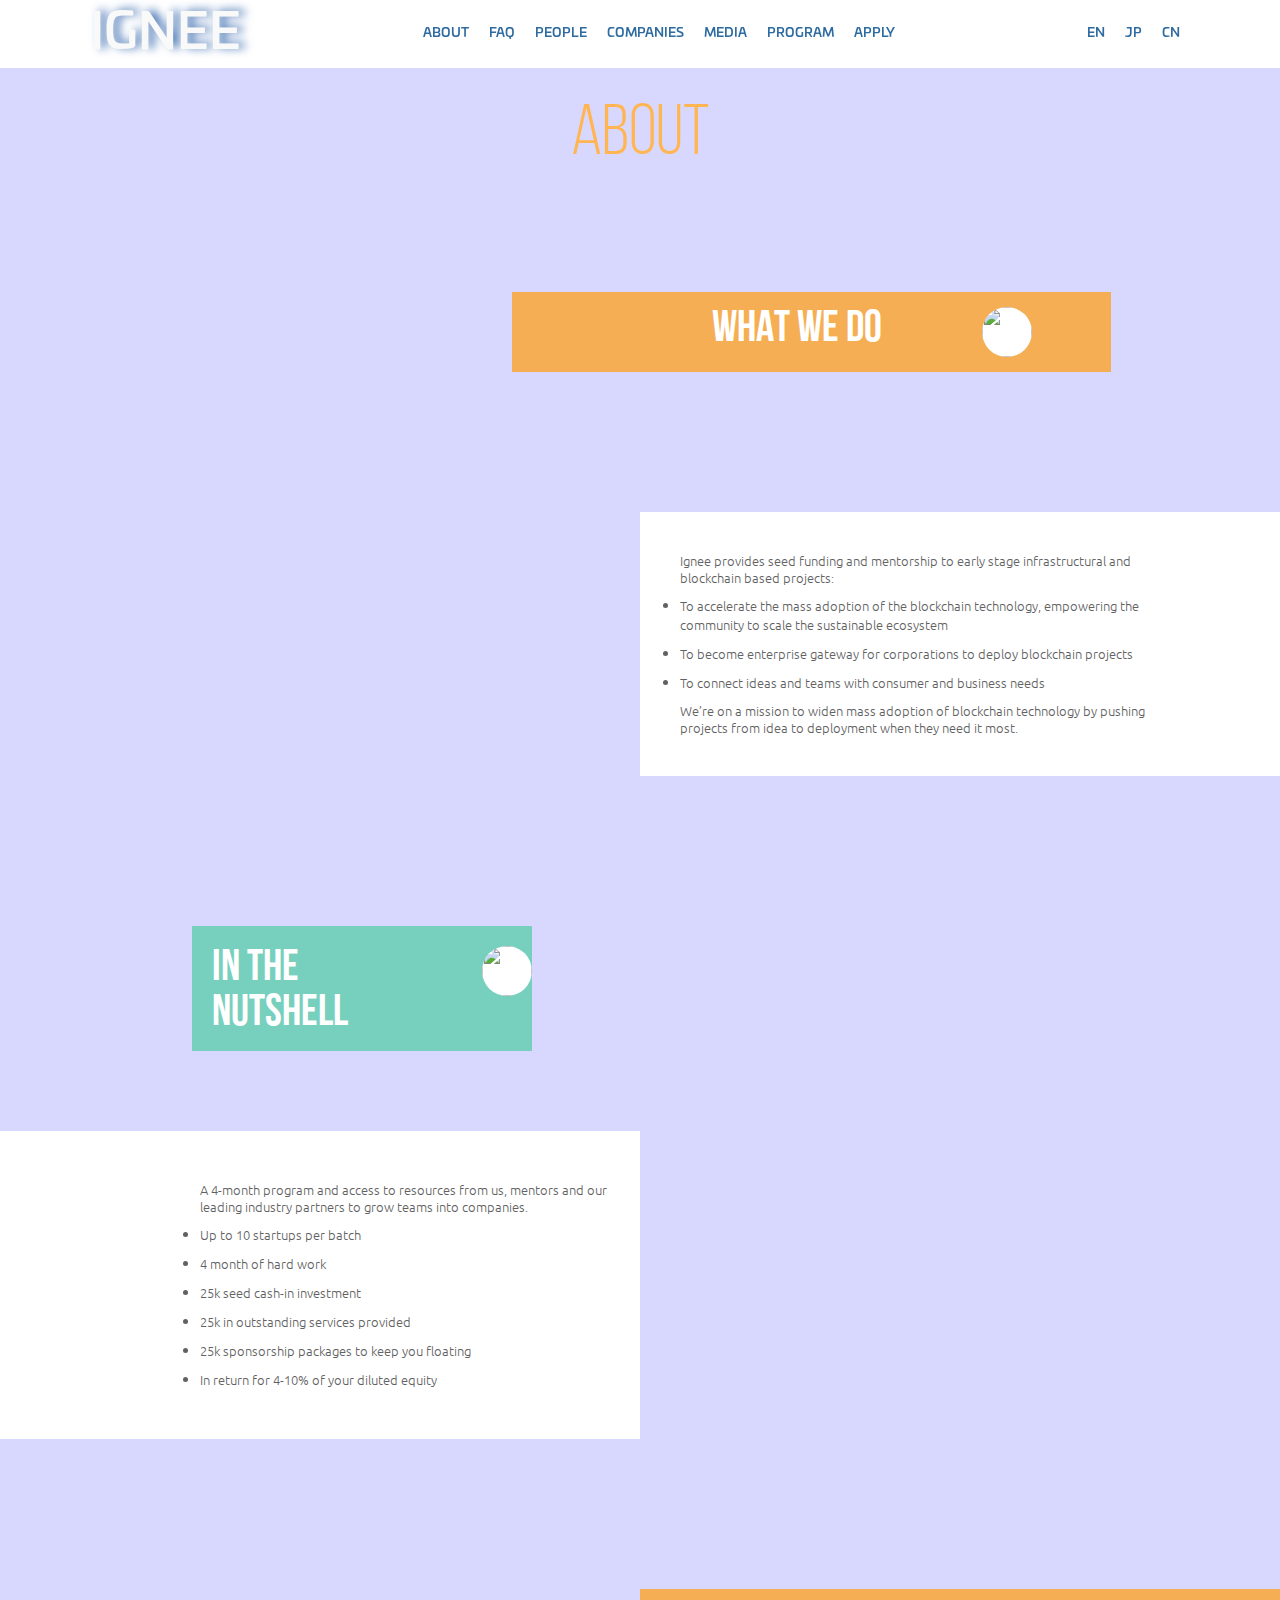
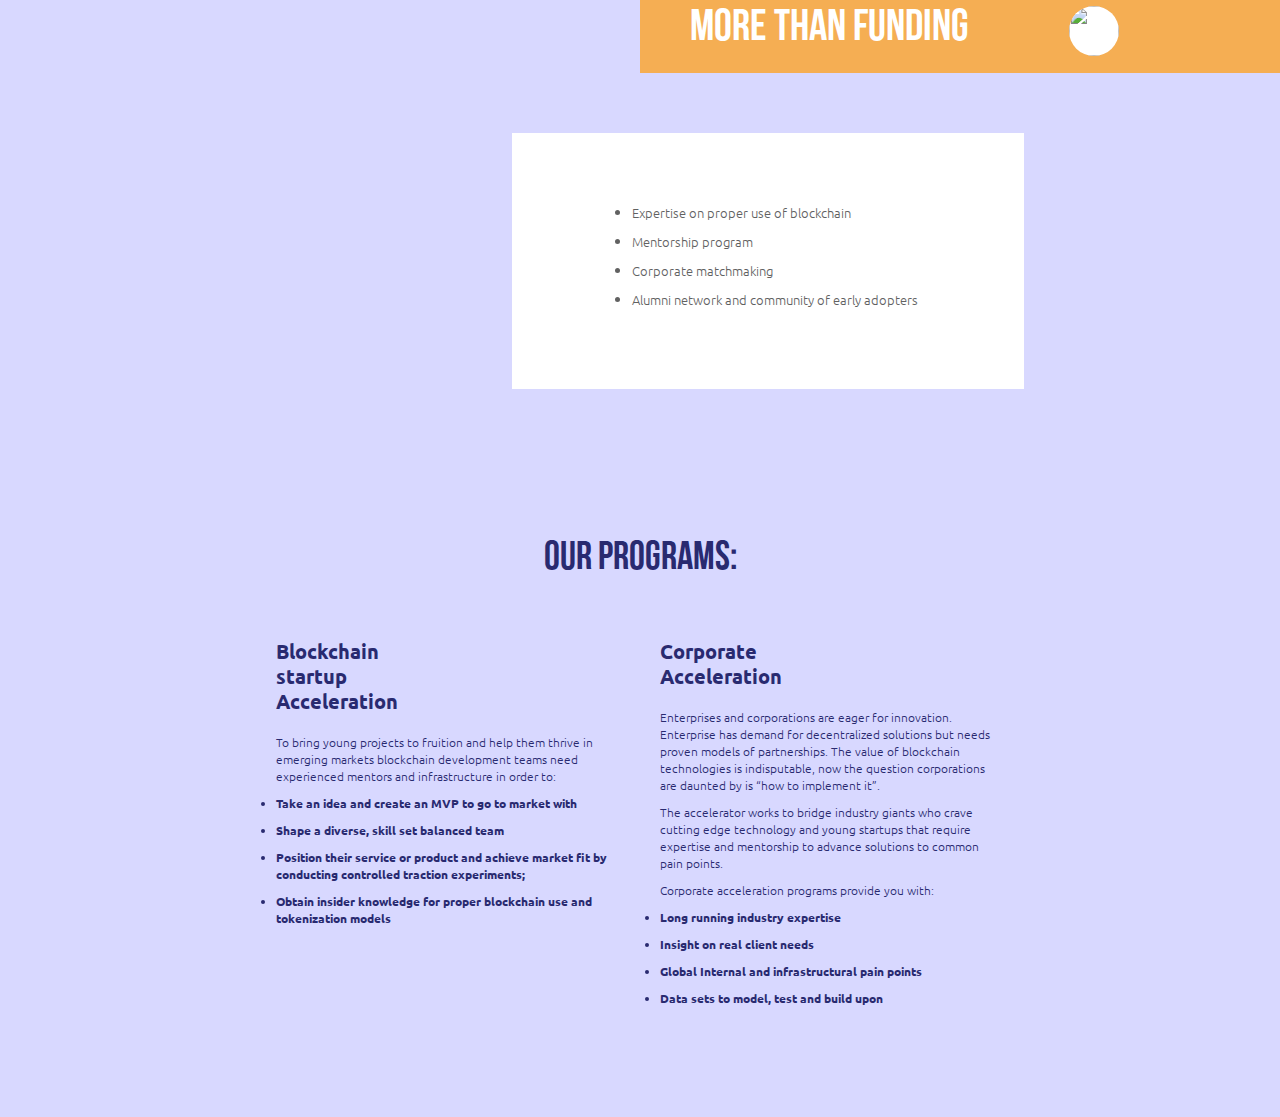
==== index.html @ 100b8e37 "Initial commit" ====
<!DOCTYPE html>
<html lang="en">
<head>
    <meta charset="UTF-8">
    <title>Ignee</title>
    <link rel="stylesheet" href="src/css/style.css">
    <link rel="stylesheet" href="src/css/fonts.css">
    <script type="text/javascript" defer src="src/js/script.js"></script>
</head>
<body>
<header id="header">
    <div id="header_logo">IGNEE</div>
    <div class="header_menu">
        <a href="#" class="header_menu-item">ABOUT</a>
        <a href="#" class="header_menu-item">FAQ</a>
        <a href="#" class="header_menu-item">PEOPLE</a>
        <a href="#" class="header_menu-item">COMPANIES</a>
        <a href="#" class="header_menu-item">MEDIA</a>
        <a href="#" class="header_menu-item">PROGRAM</a>
        <a href="#" class="header_menu-item">APPLY</a>
    </div>
    <div class="header_menu">
        <a href="#" class="header_menu-item">EN</a>
        <a href="#" class="header_menu-item">JP</a>
        <a href="#" class="header_menu-item">CN</a>
    </div>
</header>
<main id="main">
    <section id="about">
        <h2>ABOUT</h2>
        <div class="about_item">
            <div class="about_item-heading">
                <p>WHAT WE DO</p>
                <img src="" alt="">
            </div>
            <div class="about_item-container">
                <p>Ignee provides seed funding and mentorship to early stage infrastructural and
                    blockchain based projects:</p>
                <ul>
                    <li>To accelerate the mass adoption of the blockchain technology, empowering the community to scale the sustainable ecosystem</li>
                    <li>To become enterprise gateway for corporations to deploy blockchain projects</li>
                    <li>To connect ideas and teams with consumer and business needs</li>
                </ul>
                <p>We’re on a mission to widen mass adoption of blockchain technology by
                    pushing projects from idea to deployment when they need it most.</p>
            </div>
        </div>
        <div class="about_item">
            <div class="about_item-heading">
                <p>IN THE NUTSHELL</p>
                <img src="" alt="">
            </div>
            <div class="about_item-container">
                <p>A 4-month program and access to resources from us, mentors
                    and our leading industry partners to grow teams into companies.</p>
                <ul>
                    <li>Up to 10 startups per batch</li>
                    <li>4 month of hard work</li>
                    <li>25k seed cash-in investment</li>
                    <li>25k in outstanding services provided</li>
                    <li>25k sponsorship packages to keep you floating</li>
                    <li>In return for 4-10% of your diluted equity</li>
                </ul>
            </div>
        </div>
        <div class="about_item">
            <div class="about_item-heading">
                <p>MORE THAN FUNDING</p>
                <img src="" alt="">
            </div>
            <div class="about_item-container">
                <ul>
                    <li>Expertise on proper use of blockchain</li>
                    <li>Mentorship program</li>
                    <li>Corporate matchmaking</li>
                    <li>Alumni network and community of early adopters</li>
                </ul>
            </div>
        </div>
        <h3>OUR PROGRAMS:</h3>
        <div class="about_program">
            <div class="about_program-div">
                <h4>Blockchain startup Acceleration</h4>
                <p>To bring young projects to fruition and help them thrive in emerging markets
                    blockchain development teams need experienced mentors and infrastructure in
                    order to:</p>
                <ul>
                    <li>Take an idea and create an MVP to go to market with</li>
                    <li>Shape a diverse, skill set balanced team</li>
                    <li>Position their service or product and achieve market fit by conducting controlled traction experiments;</li>
                    <li>Obtain insider knowledge for proper blockchain use and tokenization models</li>
                </ul>
            </div>
            <div class="about_program-div">
                <h4>Corporate Acceleration</h4>
                <p>Enterprises and corporations are eager for innovation. Enterprise has demand for
                    decentralized solutions but needs proven models of partnerships. The value of
                    blockchain technologies is indisputable, now the question corporations are
                    daunted by is “how to implement it”. </p>
                <p>The accelerator works to bridge industry giants who crave cutting edge
                    technology and young startups that require expertise and mentorship to advance
                    solutions to common pain points. </p>
                <p>Corporate acceleration programs provide you with:</p>
                <ul>
                    <li>Long running industry expertise </li>
                    <li>Insight on real client needs</li>
                    <li>Global Internal and infrastructural pain points </li>
                    <li>Data sets to model, test and build upon</li>
                </ul>
            </div>
        </div>
    </section>
</main>
</body>
</html>
---- src/css/style.css ----
* {
    margin: 0;
    padding: 0;
}

body {
    background: rgba(202, 202, 255, 0.74);
}

#header {
    display: flex;
    flex-direction: row;
    justify-content: space-around;
    align-items: center;
    position: fixed;
    top: 0;
    left: 0;
    right: 0;
    height: fit-content;
    padding: 4px;
    background: white;
}

#header_logo {
    font-family: UniviaPro-Medium, sans-serif;
    font-size: 50px;
    color: #f9f9f9;
    text-shadow: 6px -1px 10px #4674b4;
}

.header_menu {
    display: flex;
    flex-direction: row;
    justify-content: space-between;
    align-items: center;
    font-family: "UniviaPro-Medium", sans-serif;
    font-size: 13px;
    color: #2e6ba1;
}

.header_menu-item {
    margin: 10px;
    color: inherit;
    text-decoration: none;
}

#main {
    margin-top: 100px;
}

#about h2 {
    text-align: center;
    font-size: 72px;
    color: #ffb652;
    font-family: "BebasNeue Book", sans-serif;
    font-weight: 200;
}

.about_item {
    margin: 120px 0 150px;
}

.about_item-heading {
    font-family: "BebasNeue Bold", sans-serif;
    font-size: 45px;
    color: white;
    background: rgba(255, 159, 23, 0.74);
    height: fit-content;
    display: flex;
    justify-content: flex-start;
}

.about_item-heading p {
    display: inline-block;
}

.about_item-heading img {
    background: white;
    width: 50px;
    height: 50px;
    border-radius: 50%;
    margin-left: 100px;
}

#about .about_item:nth-child(2) .about_item-heading {
    width: 30%;
    padding: 15px 15px 15px 200px;
    margin-left: 40%;
}

#about .about_item:nth-child(3) .about_item-heading {
    width: 25%;
    padding: 20px 0px 15px 20px;
    margin-left: 15%;
    background: rgba(79, 204, 164, 0.71);
}
#about .about_item:nth-child(3) .about_item-heading img {
    margin-left: 14%;
}

#about .about_item:nth-child(4) .about_item-heading {
    padding: 17px 0 17px 50px;
    margin-left: 50%;
}

.about_item-container {
    font-family: "Ubuntu-Light", sans-serif;
    font-size: 13px;
    background: white;
    font-weight: 400;
    color: #616161;
}

.about_item-container p {
    margin: 10px 0;
    line-height: 17px;
}

.about_item-container li {
    margin: 10px 0;
}

#about .about_item:nth-child(2) .about_item-container {
    padding: 30px 120px 30px 40px;
    margin: 140px 0 100px 50%;
}

#about .about_item:nth-child(3) .about_item-container {
    padding: 40px 20px 40px 200px;
    margin: 80px 50% 100px 0;
}

#about .about_item:nth-child(4) .about_item-container {
    padding: 60px 100px 70px 120px;
    margin: 60px 20% 100px 40%;
}

#about h3 {
    text-align: center;
    font-size: 40px;
    color: #292a70;
    font-family: "BebasNeue Bold", sans-serif;
    margin-bottom: 40px;
}

#about h4 {
    font-size: 20px;
    color: #292a70;
    font-family: "Ubuntu-Bold", sans-serif;
    width: 30%;
    margin: 20px 0;
    line-height: 25px;
}

.about_program {
    display: flex;
    flex-direction: row;
    justify-content: space-around;
    margin: 0 20% 100px 20%;
}

.about_program-div {
    font-family: "Ubuntu-Light", sans-serif;
    color: #292a70;
    font-size: 12px;
    margin: 0 20px;
    width: 50%;
    line-height: 17px;
}

.about_program-div p {
    margin: 10px 0;
}

.about_program-div li {
    font-family: "Ubuntu-Bold", sans-serif;
    margin: 10px 0;
}
---- src/css/fonts.css ----
@font-face {
    src: url("../../resources/fonts/BebasNeue Bold.otf");
    font-family: "BebasNeue Bold"; }
@font-face {
    src: url("../../resources/fonts/BebasNeue Book.otf");
    font-family: "BebasNeue Book"; }
@font-face {
    src: url("../../resources/fonts/MyriadPro-Regular.otf");
    font-family: "MyriadPro-Regular"; }
@font-face {
    src: url("../../resources/fonts/Ubuntu-Bold.ttf");
    font-family: "Ubuntu-Bold"; }
@font-face {
    src: url("../../resources/fonts/Ubuntu-Light.ttf");
    font-family: "Ubuntu-Light"; }
@font-face {
    src: url("../../resources/fonts/Ubuntu-Medium.ttf");
    font-family: "Ubuntu-Medium"; }
@font-face {
    src: url("../../resources/fonts/Ubuntu-R.ttf");
    font-family: "Ubuntu-R"; }
@font-face {
    src: url("../../resources/fonts/UniviaPro-Medium.otf");
    font-family: "UniviaPro-Medium"; }
@font-face {
    src: url("../../resources/fonts/UniviaPro-Ultra.otf");
    font-family: "UniviaPro-Ultra"; }
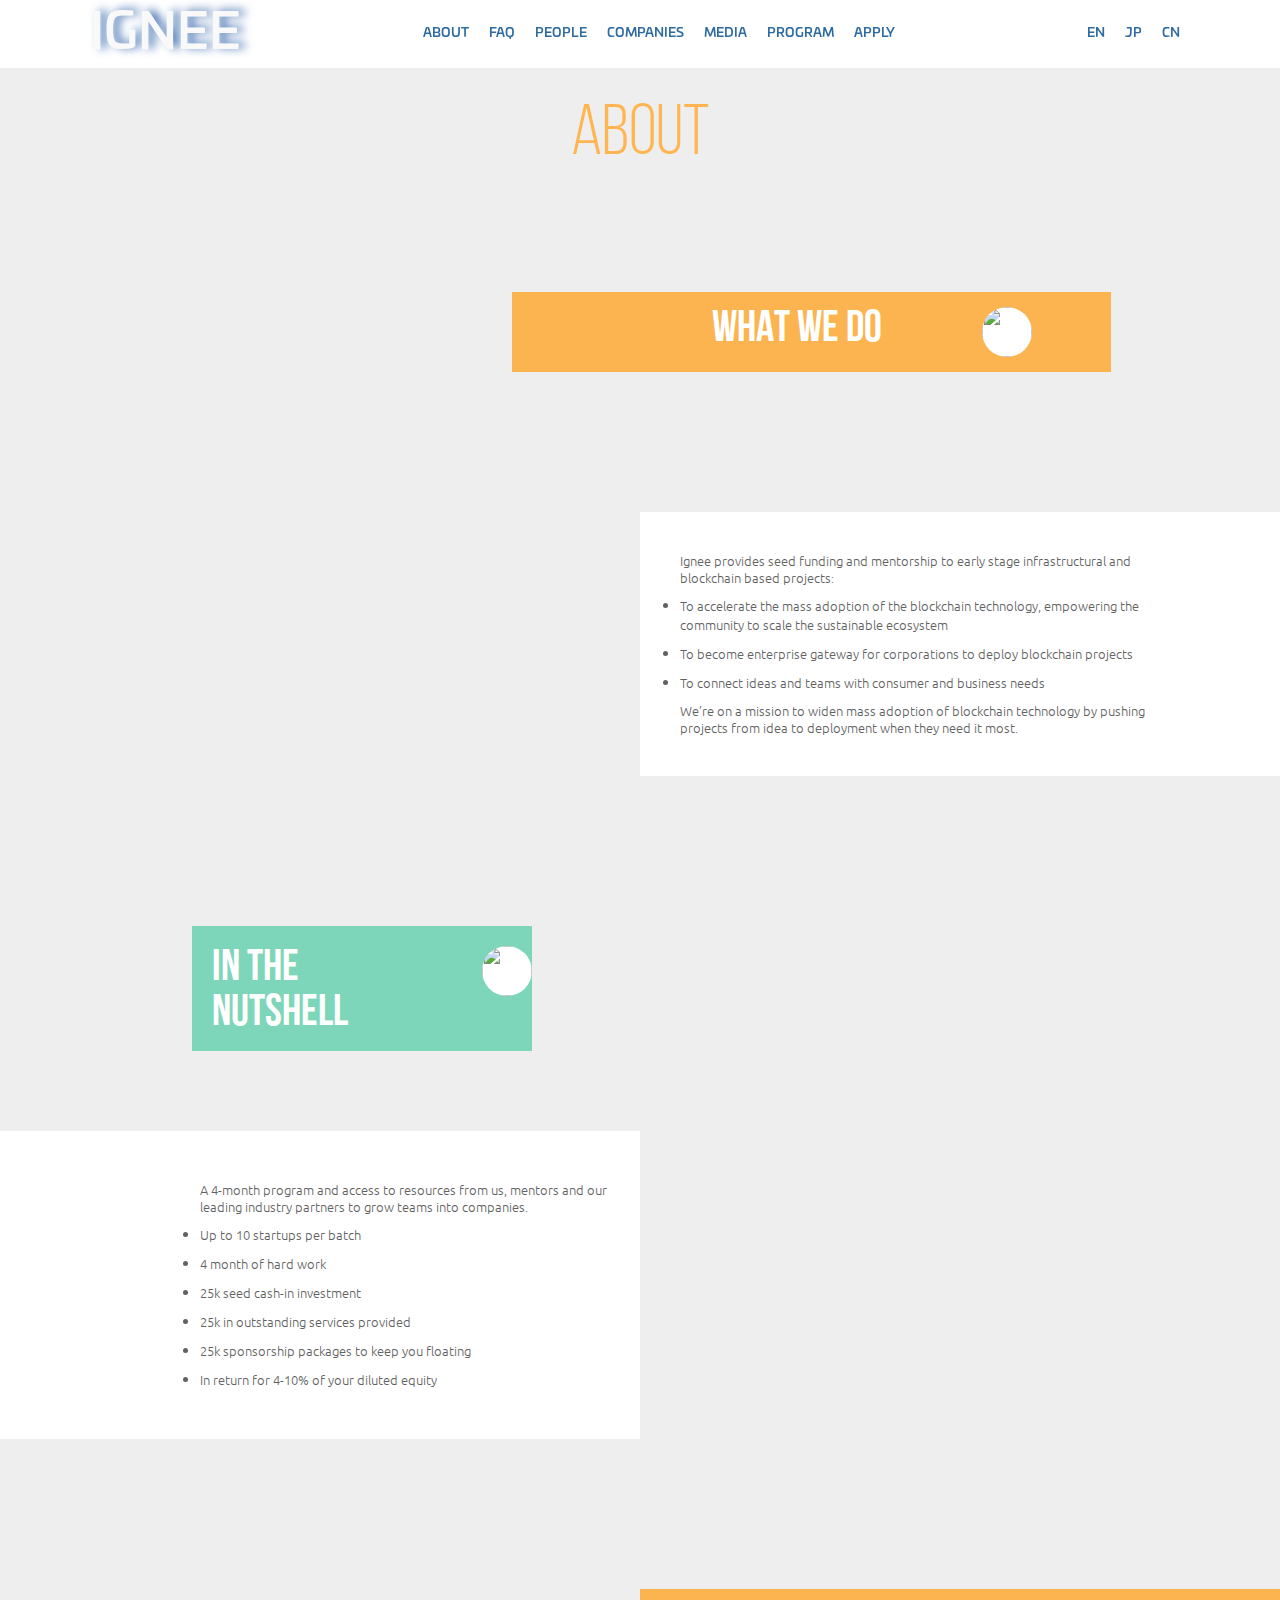
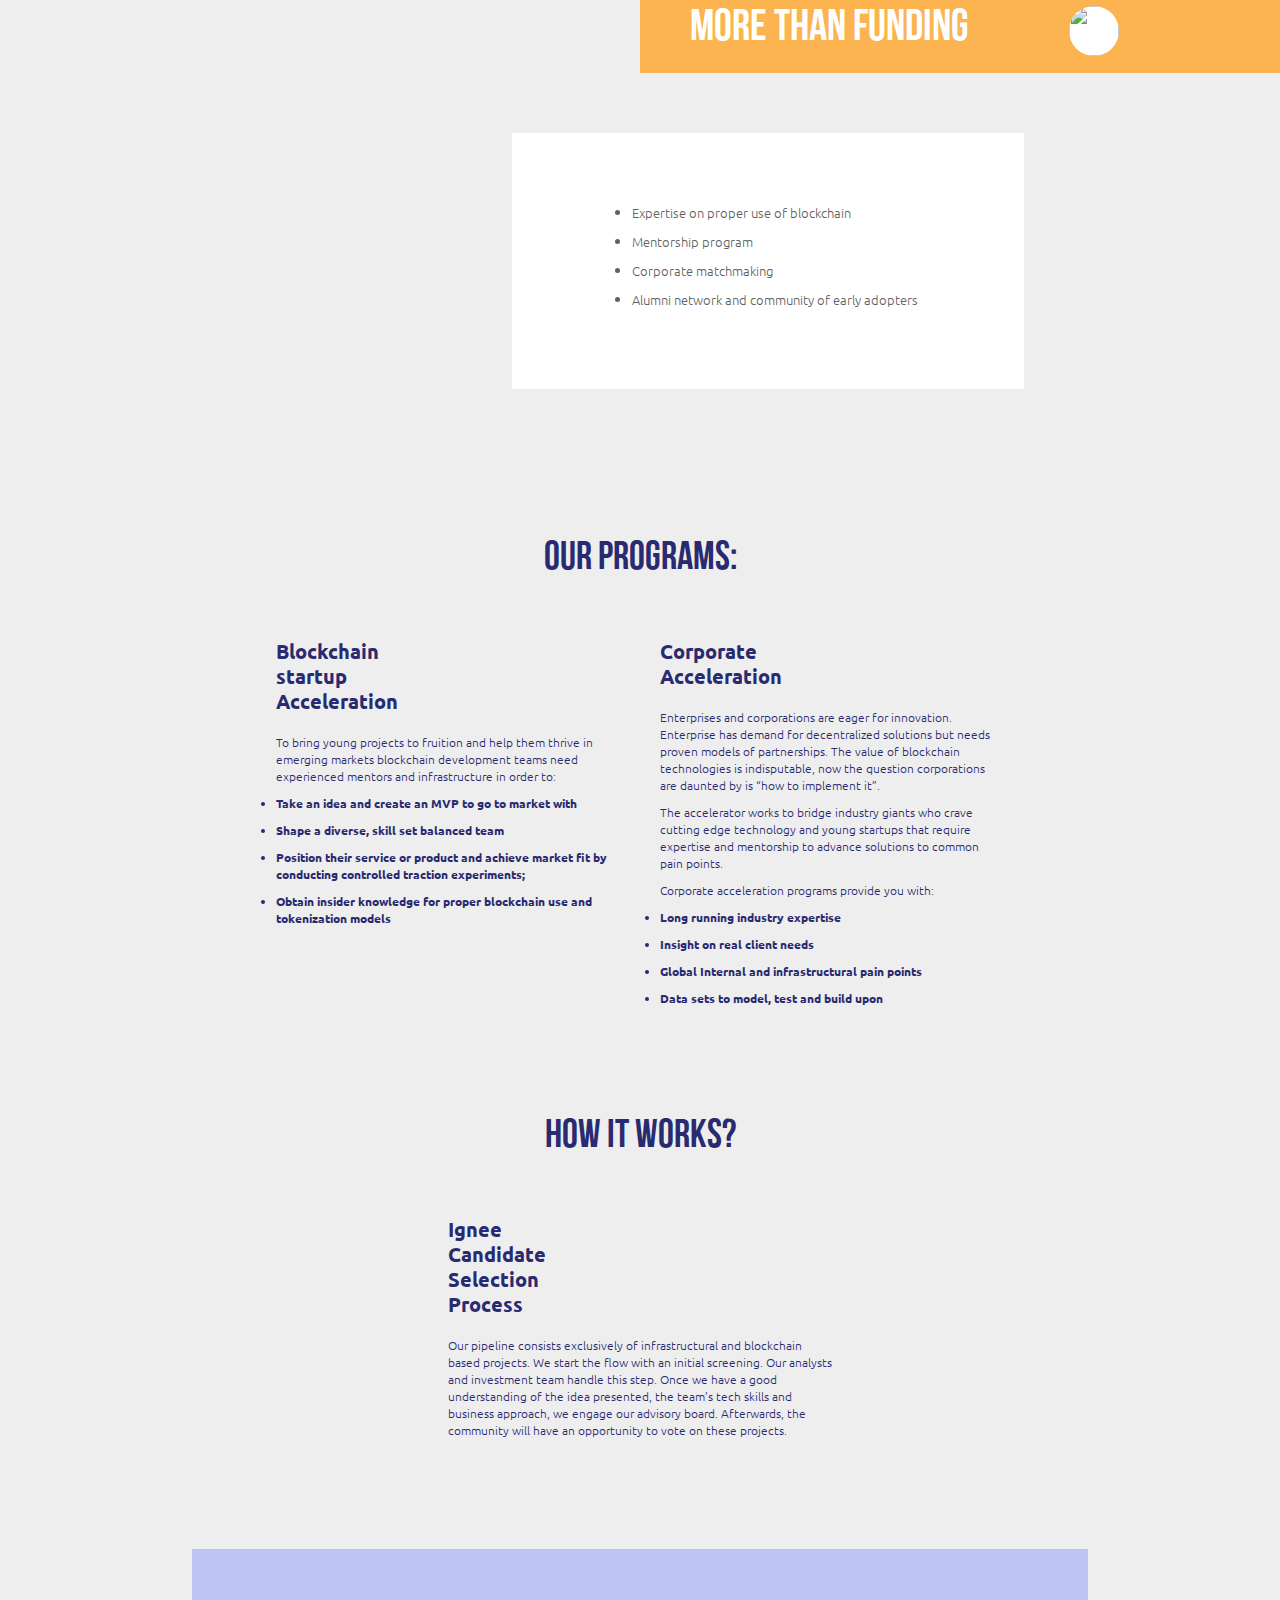
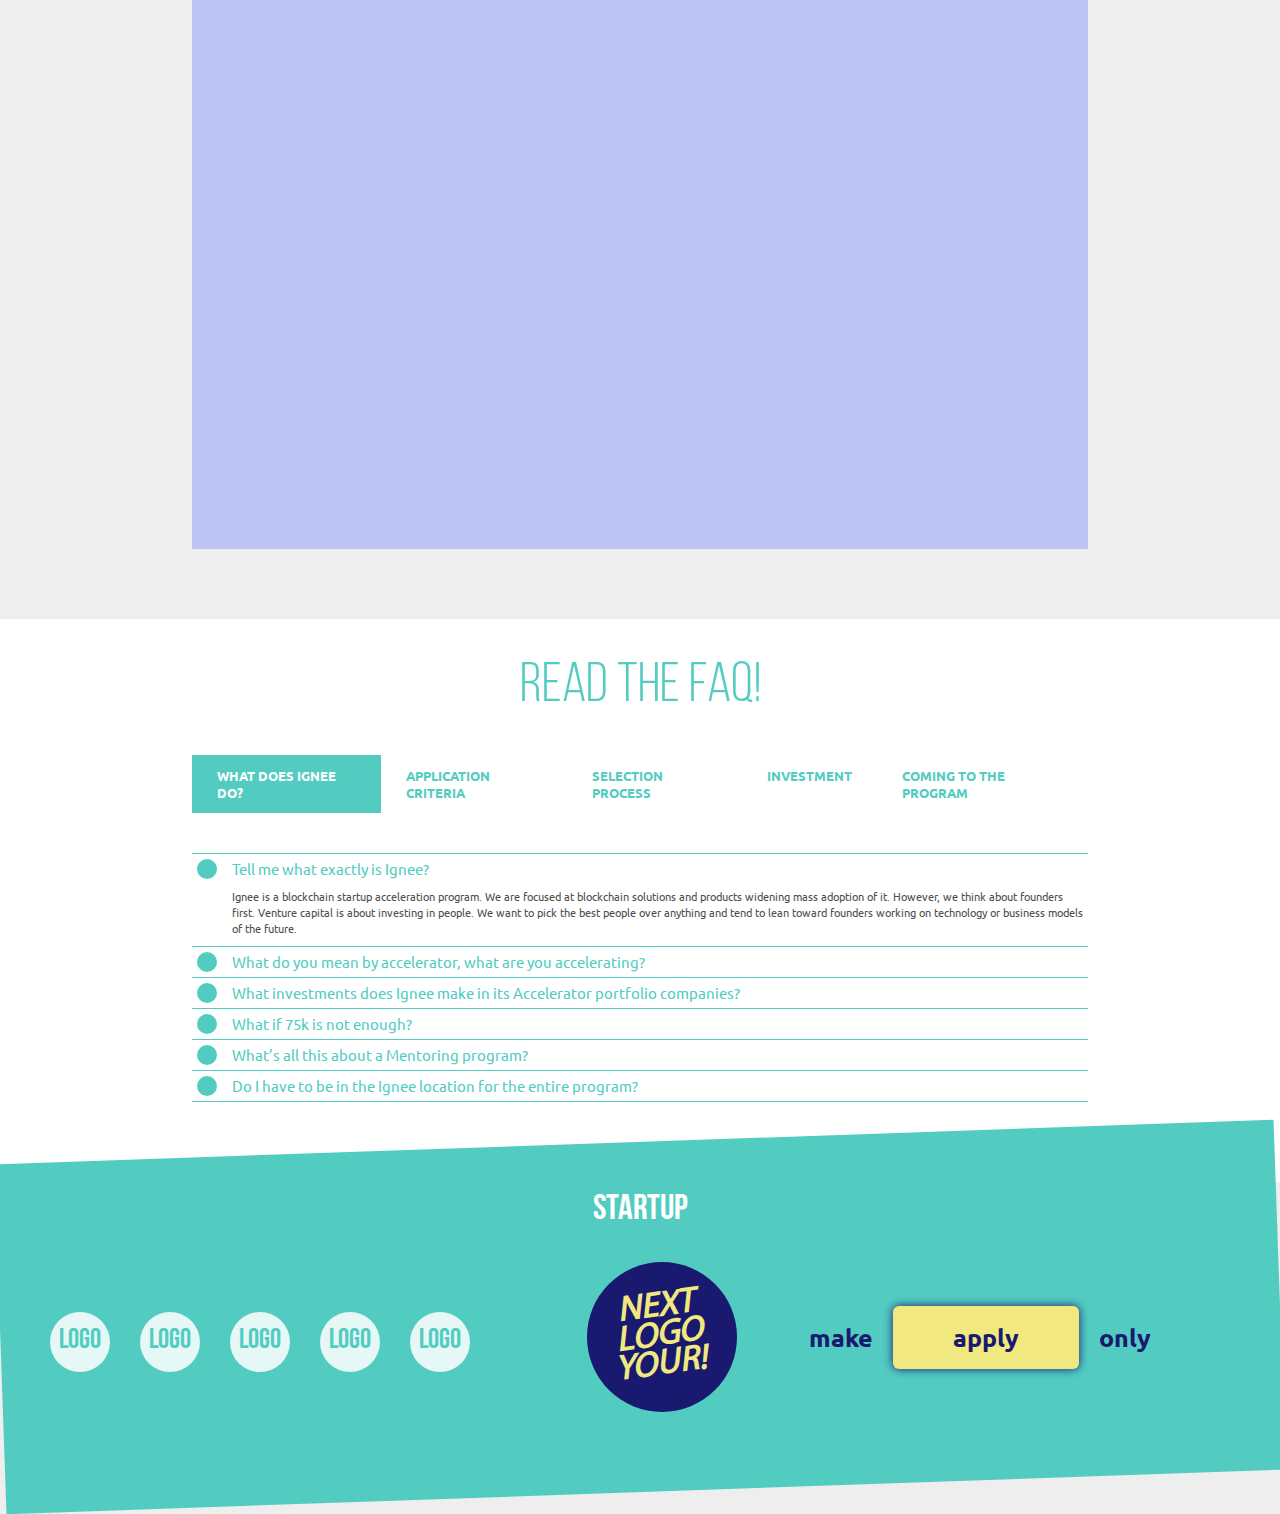
==== commit 9649fcd3: "Added faq section" ====
--- a/index.html
+++ b/index.html
@@ -109,6 +109,391 @@
                 </ul>
             </div>
         </div>
+        <h3>HOW IT WORKS?</h3>
+        <div class="about_program">
+            <div class="about_program-div">
+                <h4>Ignee Candidate Selection Process</h4>
+                <p>Our pipeline consists exclusively of infrastructural and blockchain based projects.
+                    We start the flow with an initial screening. Our analysts and investment team
+                    handle this step. Once we have a good understanding of the idea presented, the
+                    team’s tech skills and business approach, we engage our advisory board.
+                    Afterwards, the community will have an opportunity to vote on these projects.</p>
+            </div>
+        </div>
+        <div class="about_workflow">
+            <span></span>
+        </div>
+    </section>
+    <section id="faq">
+        <h2>READ THE FAQ!</h2>
+        <div class="faq_container">
+            <div class="faq_menu">
+                <div class="faq_menu-item">WHAT DOES IGNEE DO?</div>
+                <div class="faq_menu-item">APPLICATION CRITERIA</div>
+                <div class="faq_menu-item">SELECTION PROCESS</div>
+                <div class="faq_menu-item">INVESTMENT</div>
+                <div class="faq_menu-item">COMING TO THE PROGRAM</div>
+            </div>
+            <div class="faq_content">
+                <div class="faq_content-item">
+                    <div class="faq_content_logo">
+                        <img class="faq_content-logo-image" src="" alt="">
+                    </div>
+                    <div class="faq_content-text">
+                        <h4>Tell me what exactly is Ignee?</h4>
+                        <p>Ignee is a blockchain startup acceleration program. We are focused at blockchain solutions and products widening mass adoption of it. However, we think about founders
+                            first. Venture capital is about investing in people. We want to pick the best people over anything and tend to lean toward founders working on technology or business
+                            models of the future.</p>
+                    </div>
+                </div>
+                <div class="faq_content-item">
+                    <div class="faq_content_logo">
+                        <img class="faq_content-logo-image" src="" alt="">
+                    </div>
+                    <div class="faq_content-text">
+                        <h4>What do you mean by accelerator, what are you accelerating?</h4>
+                        <p>Ignee is a blockchain startup acceleration program. We are focused at blockchain solutions and products widening mass adoption of it. However, we think about founders
+                            first. Venture capital is about investing in people. We want to pick the best people over anything and tend to lean toward founders working on technology or business
+                            models of the future.</p>
+                    </div>
+                </div>
+                <div class="faq_content-item">
+                    <div class="faq_content_logo">
+                        <img class="faq_content-logo-image" src="" alt="">
+                    </div>
+                    <div class="faq_content-text">
+                        <h4>What investments does Ignee make in its Accelerator portfolio companies?</h4>
+                        <p>Ignee is a blockchain startup acceleration program. We are focused at blockchain solutions and products widening mass adoption of it. However, we think about founders
+                            first. Venture capital is about investing in people. We want to pick the best people over anything and tend to lean toward founders working on technology or business
+                            models of the future.</p>
+                    </div>
+                </div>
+                <div class="faq_content-item">
+                    <div class="faq_content_logo">
+                        <img class="faq_content-logo-image" src="" alt="">
+                    </div>
+                    <div class="faq_content-text">
+                        <h4>What if 75k is not enough? </h4>
+                        <p>Ignee is a blockchain startup acceleration program. We are focused at blockchain solutions and products widening mass adoption of it. However, we think about founders
+                            first. Venture capital is about investing in people. We want to pick the best people over anything and tend to lean toward founders working on technology or business
+                            models of the future.</p>
+                    </div>
+                </div>
+                <div class="faq_content-item">
+                    <div class="faq_content_logo">
+                        <img class="faq_content-logo-image" src="" alt="">
+                    </div>
+                    <div class="faq_content-text">
+                        <h4>What’s all this about a Mentoring program?</h4>
+                        <p>Ignee is a blockchain startup acceleration program. We are focused at blockchain solutions and products widening mass adoption of it. However, we think about founders
+                            first. Venture capital is about investing in people. We want to pick the best people over anything and tend to lean toward founders working on technology or business
+                            models of the future.</p>
+                    </div>
+                </div>
+                <div class="faq_content-item">
+                    <div class="faq_content_logo">
+                        <img class="faq_content-logo-image" src="" alt="">
+                    </div>
+                    <div class="faq_content-text">
+                        <h4>Do I have to be in the Ignee location for the entire program?
+                        </h4>
+                        <p>Ignee is a blockchain startup acceleration program. We are focused at blockchain solutions and products widening mass adoption of it. However, we think about founders
+                            first. Venture capital is about investing in people. We want to pick the best people over anything and tend to lean toward founders working on technology or business
+                            models of the future.</p>
+                    </div>
+                </div>
+            </div>
+            <div class="faq_content">
+                <div class="faq_content-item">
+                    <div class="faq_content_logo">
+                        <img class="faq_content-logo-image" src="" alt="">
+                    </div>
+                    <div class="faq_content-text">
+                        <h4>What do you mean by accelerator, what are you accelerating?</h4>
+                        <p>Ignee is a blockchain startup acceleration program. We are focused at blockchain solutions and products widening mass adoption of it. However, we think about founders
+                            first. Venture capital is about investing in people. We want to pick the best people over anything and tend to lean toward founders working on technology or business
+                            models of the future.</p>
+                    </div>
+                </div>
+                <div class="faq_content-item">
+                    <div class="faq_content_logo">
+                        <img class="faq_content-logo-image" src="" alt="">
+                    </div>
+                    <div class="faq_content-text">
+                        <h4>Tell me what exactly is Ignee?</h4>
+                        <p>Ignee is a blockchain startup acceleration program. We are focused at blockchain solutions and products widening mass adoption of it. However, we think about founders
+                            first. Venture capital is about investing in people. We want to pick the best people over anything and tend to lean toward founders working on technology or business
+                            models of the future.</p>
+                    </div>
+                </div>
+                <div class="faq_content-item">
+                    <div class="faq_content_logo">
+                        <img class="faq_content-logo-image" src="" alt="">
+                    </div>
+                    <div class="faq_content-text">
+                        <h4>What if 75k is not enough? </h4>
+                        <p>Ignee is a blockchain startup acceleration program. We are focused at blockchain solutions and products widening mass adoption of it. However, we think about founders
+                            first. Venture capital is about investing in people. We want to pick the best people over anything and tend to lean toward founders working on technology or business
+                            models of the future.</p>
+                    </div>
+                </div>
+                <div class="faq_content-item">
+                    <div class="faq_content_logo">
+                        <img class="faq_content-logo-image" src="" alt="">
+                    </div>
+                    <div class="faq_content-text">
+                        <h4>What investments does Ignee make in its Accelerator portfolio companies?</h4>
+                        <p>Ignee is a blockchain startup acceleration program. We are focused at blockchain solutions and products widening mass adoption of it. However, we think about founders
+                            first. Venture capital is about investing in people. We want to pick the best people over anything and tend to lean toward founders working on technology or business
+                            models of the future.</p>
+                    </div>
+                </div>
+                <div class="faq_content-item">
+                    <div class="faq_content_logo">
+                        <img class="faq_content-logo-image" src="" alt="">
+                    </div>
+                    <div class="faq_content-text">
+                        <h4>What’s all this about a Mentoring program?</h4>
+                        <p>Ignee is a blockchain startup acceleration program. We are focused at blockchain solutions and products widening mass adoption of it. However, we think about founders
+                            first. Venture capital is about investing in people. We want to pick the best people over anything and tend to lean toward founders working on technology or business
+                            models of the future.</p>
+                    </div>
+                </div>
+                <div class="faq_content-item">
+                    <div class="faq_content_logo">
+                        <img class="faq_content-logo-image" src="" alt="">
+                    </div>
+                    <div class="faq_content-text">
+                        <h4>Do I have to be in the Ignee location for the entire program?
+                        </h4>
+                        <p>Ignee is a blockchain startup acceleration program. We are focused at blockchain solutions and products widening mass adoption of it. However, we think about founders
+                            first. Venture capital is about investing in people. We want to pick the best people over anything and tend to lean toward founders working on technology or business
+                            models of the future.</p>
+                    </div>
+                </div>
+            </div>
+            <div class="faq_content">
+                <div class="faq_content-item">
+                    <div class="faq_content_logo">
+                        <img class="faq_content-logo-image" src="" alt="">
+                    </div>
+                    <div class="faq_content-text">
+                        <h4>Tell me what exactly is Ignee?</h4>
+                        <p>Ignee is a blockchain startup acceleration program. We are focused at blockchain solutions and products widening mass adoption of it. However, we think about founders
+                            first. Venture capital is about investing in people. We want to pick the best people over anything and tend to lean toward founders working on technology or business
+                            models of the future.</p>
+                    </div>
+                </div>
+                <div class="faq_content-item">
+                    <div class="faq_content_logo">
+                        <img class="faq_content-logo-image" src="" alt="">
+                    </div>
+                    <div class="faq_content-text">
+                        <h4>What investments does Ignee make in its Accelerator portfolio companies?</h4>
+                        <p>Ignee is a blockchain startup acceleration program. We are focused at blockchain solutions and products widening mass adoption of it. However, we think about founders
+                            first. Venture capital is about investing in people. We want to pick the best people over anything and tend to lean toward founders working on technology or business
+                            models of the future.</p>
+                    </div>
+                </div>
+                <div class="faq_content-item">
+                    <div class="faq_content_logo">
+                        <img class="faq_content-logo-image" src="" alt="">
+                    </div>
+                    <div class="faq_content-text">
+                        <h4>What if 75k is not enough? </h4>
+                        <p>Ignee is a blockchain startup acceleration program. We are focused at blockchain solutions and products widening mass adoption of it. However, we think about founders
+                            first. Venture capital is about investing in people. We want to pick the best people over anything and tend to lean toward founders working on technology or business
+                            models of the future.</p>
+                    </div>
+                </div>
+                <div class="faq_content-item">
+                    <div class="faq_content_logo">
+                        <img class="faq_content-logo-image" src="" alt="">
+                    </div>
+                    <div class="faq_content-text">
+                        <h4>What do you mean by accelerator, what are you accelerating?</h4>
+                        <p>Ignee is a blockchain startup acceleration program. We are focused at blockchain solutions and products widening mass adoption of it. However, we think about founders
+                            first. Venture capital is about investing in people. We want to pick the best people over anything and tend to lean toward founders working on technology or business
+                            models of the future.</p>
+                    </div>
+                </div>
+                <div class="faq_content-item">
+                    <div class="faq_content_logo">
+                        <img class="faq_content-logo-image" src="" alt="">
+                    </div>
+                    <div class="faq_content-text">
+                        <h4>What’s all this about a Mentoring program?</h4>
+                        <p>Ignee is a blockchain startup acceleration program. We are focused at blockchain solutions and products widening mass adoption of it. However, we think about founders
+                            first. Venture capital is about investing in people. We want to pick the best people over anything and tend to lean toward founders working on technology or business
+                            models of the future.</p>
+                    </div>
+                </div>
+                <div class="faq_content-item">
+                    <div class="faq_content_logo">
+                        <img class="faq_content-logo-image" src="" alt="">
+                    </div>
+                    <div class="faq_content-text">
+                        <h4>Do I have to be in the Ignee location for the entire program?
+                        </h4>
+                        <p>Ignee is a blockchain startup acceleration program. We are focused at blockchain solutions and products widening mass adoption of it. However, we think about founders
+                            first. Venture capital is about investing in people. We want to pick the best people over anything and tend to lean toward founders working on technology or business
+                            models of the future.</p>
+                    </div>
+                </div>
+            </div>
+            <div class="faq_content">
+                <div class="faq_content-item">
+                    <div class="faq_content_logo">
+                        <img class="faq_content-logo-image" src="" alt="">
+                    </div>
+                    <div class="faq_content-text">
+                        <h4>Tell me what exactly is Ignee?</h4>
+                        <p>Ignee is a blockchain startup acceleration program. We are focused at blockchain solutions and products widening mass adoption of it. However, we think about founders
+                            first. Venture capital is about investing in people. We want to pick the best people over anything and tend to lean toward founders working on technology or business
+                            models of the future.</p>
+                    </div>
+                </div>
+                <div class="faq_content-item">
+                    <div class="faq_content_logo">
+                        <img class="faq_content-logo-image" src="" alt="">
+                    </div>
+                    <div class="faq_content-text">
+                        <h4>What investments does Ignee make in its Accelerator portfolio companies?</h4>
+                        <p>Ignee is a blockchain startup acceleration program. We are focused at blockchain solutions and products widening mass adoption of it. However, we think about founders
+                            first. Venture capital is about investing in people. We want to pick the best people over anything and tend to lean toward founders working on technology or business
+                            models of the future.</p>
+                    </div>
+                </div>
+                <div class="faq_content-item">
+                    <div class="faq_content_logo">
+                        <img class="faq_content-logo-image" src="" alt="">
+                    </div>
+                    <div class="faq_content-text">
+                        <h4>What if 75k is not enough? </h4>
+                        <p>Ignee is a blockchain startup acceleration program. We are focused at blockchain solutions and products widening mass adoption of it. However, we think about founders
+                            first. Venture capital is about investing in people. We want to pick the best people over anything and tend to lean toward founders working on technology or business
+                            models of the future.</p>
+                    </div>
+                </div>
+                <div class="faq_content-item">
+                    <div class="faq_content_logo">
+                        <img class="faq_content-logo-image" src="" alt="">
+                    </div>
+                    <div class="faq_content-text">
+                        <h4>What’s all this about a Mentoring program?</h4>
+                        <p>Ignee is a blockchain startup acceleration program. We are focused at blockchain solutions and products widening mass adoption of it. However, we think about founders
+                            first. Venture capital is about investing in people. We want to pick the best people over anything and tend to lean toward founders working on technology or business
+                            models of the future.</p>
+                    </div>
+                </div>
+                <div class="faq_content-item">
+                    <div class="faq_content_logo">
+                        <img class="faq_content-logo-image" src="" alt="">
+                    </div>
+                    <div class="faq_content-text">
+                        <h4>Do I have to be in the Ignee location for the entire program?
+                        </h4>
+                        <p>Ignee is a blockchain startup acceleration program. We are focused at blockchain solutions and products widening mass adoption of it. However, we think about founders
+                            first. Venture capital is about investing in people. We want to pick the best people over anything and tend to lean toward founders working on technology or business
+                            models of the future.</p>
+                    </div>
+                </div>
+                <div class="faq_content-item">
+                    <div class="faq_content_logo">
+                        <img class="faq_content-logo-image" src="" alt="">
+                    </div>
+                    <div class="faq_content-text">
+                        <h4>What do you mean by accelerator, what are you accelerating?</h4>
+                        <p>Ignee is a blockchain startup acceleration program. We are focused at blockchain solutions and products widening mass adoption of it. However, we think about founders
+                            first. Venture capital is about investing in people. We want to pick the best people over anything and tend to lean toward founders working on technology or business
+                            models of the future.</p>
+                    </div>
+                </div>
+            </div>
+            <div class="faq_content">
+                <div class="faq_content-item">
+                    <div class="faq_content_logo">
+                        <img class="faq_content-logo-image" src="" alt="">
+                    </div>
+                    <div class="faq_content-text">
+                        <h4>Tell me what exactly is Ignee?</h4>
+                        <p>Ignee is a blockchain startup acceleration program. We are focused at blockchain solutions and products widening mass adoption of it. However, we think about founders
+                            first. Venture capital is about investing in people. We want to pick the best people over anything and tend to lean toward founders working on technology or business
+                            models of the future.</p>
+                    </div>
+                </div>
+                <div class="faq_content-item">
+                    <div class="faq_content_logo">
+                        <img class="faq_content-logo-image" src="" alt="">
+                    </div>
+                    <div class="faq_content-text">
+                        <h4>What do you mean by accelerator, what are you accelerating?</h4>
+                        <p>Ignee is a blockchain startup acceleration program. We are focused at blockchain solutions and products widening mass adoption of it. However, we think about founders
+                            first. Venture capital is about investing in people. We want to pick the best people over anything and tend to lean toward founders working on technology or business
+                            models of the future.</p>
+                    </div>
+                </div>
+                <div class="faq_content-item">
+                    <div class="faq_content_logo">
+                        <img class="faq_content-logo-image" src="" alt="">
+                    </div>
+                    <div class="faq_content-text">
+                        <h4>What investments does Ignee make in its Accelerator portfolio companies?</h4>
+                        <p>Ignee is a blockchain startup acceleration program. We are focused at blockchain solutions and products widening mass adoption of it. However, we think about founders
+                            first. Venture capital is about investing in people. We want to pick the best people over anything and tend to lean toward founders working on technology or business
+                            models of the future.</p>
+                    </div>
+                </div>
+                <div class="faq_content-item">
+                    <div class="faq_content_logo">
+                        <img class="faq_content-logo-image" src="" alt="">
+                    </div>
+                    <div class="faq_content-text">
+                        <h4>What if 75k is not enough? </h4>
+                        <p>Ignee is a blockchain startup acceleration program. We are focused at blockchain solutions and products widening mass adoption of it. However, we think about founders
+                            first. Venture capital is about investing in people. We want to pick the best people over anything and tend to lean toward founders working on technology or business
+                            models of the future.</p>
+                    </div>
+                </div>
+                <div class="faq_content-item">
+                    <div class="faq_content_logo">
+                        <img class="faq_content-logo-image" src="" alt="">
+                    </div>
+                    <div class="faq_content-text">
+                        <h4>Do I have to be in the Ignee location for the entire program?
+                        </h4>
+                        <p>Ignee is a blockchain startup acceleration program. We are focused at blockchain solutions and products widening mass adoption of it. However, we think about founders
+                            first. Venture capital is about investing in people. We want to pick the best people over anything and tend to lean toward founders working on technology or business
+                            models of the future.</p>
+                    </div>
+                </div>
+            </div>
+        </div>
+        <div class="startup">
+            <div class="startup_background"></div>
+            <h3>STARTUP</h3>
+            <div class="startup_container">
+                <div class="startup_left">
+                    <div class="startup_logo"><p>LOGO</p></div>
+                    <div class="startup_logo"><p>LOGO</p></div>
+                    <div class="startup_logo"><p>LOGO</p></div>
+                    <div class="startup_logo"><p>LOGO</p></div>
+                    <div class="startup_logo"><p>LOGO</p></div>
+                </div>
+                <div class="startup_center">
+                    <div class="startup_center-container">
+                        <p>NEXT</p>
+                        <p>LOGO</p>
+                        <p>YOUR!</p>
+                    </div>
+                </div>
+                <div class="startup_right">
+                    <div class="startup_right-item">make</div>
+                    <div class="startup_right-center">apply</div>
+                    <div class="startup_right-item">only</div>
+                </div>
+            </div>
+        </div>
     </section>
 </main>
 </body>
--- a/src/css/style.css
+++ b/src/css/style.css
@@ -4,7 +4,7 @@
 }
 
 body {
-    background: rgba(202, 202, 255, 0.74);
+    background: rgba(232, 232, 232, 0.74);
 }
 
 #header {
@@ -19,6 +19,7 @@
     height: fit-content;
     padding: 4px;
     background: white;
+    z-index: 2;
 }
 
 #header_logo {
@@ -45,7 +46,11 @@
 }
 
 #main {
-    margin-top: 100px;
+    margin: 100px 0;
+}
+
+section {
+    margin: 70px 0;
 }
 
 #about h2 {
@@ -147,7 +152,7 @@
     font-size: 20px;
     color: #292a70;
     font-family: "Ubuntu-Bold", sans-serif;
-    width: 30%;
+    width: 40%;
     margin: 20px 0;
     line-height: 25px;
 }
@@ -176,3 +181,221 @@
     font-family: "Ubuntu-Bold", sans-serif;
     margin: 10px 0;
 }
+
+.about_workflow {
+    display: flex;
+    flex-direction: row;
+    justify-content: space-around;
+}
+
+.about_workflow span {
+    display: block;
+    width: 70%;
+    height: 600px;
+    background: #bec5f5;
+}
+
+#faq {
+    background: white;
+    padding: 40px 0;
+}
+
+#faq h2 {
+    font-family: "BebasNeue Book", sans-serif;
+    font-size: 56px;
+    text-align: center;
+    font-weight: 200;
+    color: #52ccc1;
+}
+
+.faq_container {
+    display: flex;
+    align-items: center;
+    flex-direction: column;
+    margin: 40px 0;
+}
+
+.faq_menu {
+    display: flex;
+    flex-direction: row;
+    width: 70%;
+    justify-content: space-between;
+    margin-bottom: 40px;
+    color: #52ccc1;
+    font-family: "Ubuntu-Bold", sans-serif;
+    font-size: 13px;
+}
+
+.faq_menu-item {
+    padding: 12px 25px;
+    cursor: pointer;
+}
+
+.faq_menu-item-selected {
+    background: #52ccc1;
+    color: white;
+    padding: 12px 25px;
+    cursor: pointer;
+}
+
+.faq_content {
+    width: 70%;
+}
+
+.faq_content_logo {
+    margin-right: 15px;
+}
+
+.faq_content_logo img {
+    min-width: 20px;
+    min-height: 20px;
+    vertical-align: top;
+    border-radius: 50%;
+    background: #52ccc1;
+}
+
+.faq_content-item {
+    border-bottom: #52ccc1 1px solid;
+    padding: 5px;
+    font-family: "Ubuntu-R", sans-serif;
+    font-size: 11px;
+    color: #505050;
+    display: flex;
+    flex-direction: row;
+    justify-content: flex-start;
+}
+
+.faq_content-item:first-child {
+    border-top: #52ccc1 1px solid;
+    border-bottom: #52ccc1 1px solid;
+}
+
+.faq_content-item h4 {
+    color: #52ccc1;
+    font-size: 15px;
+    font-family: "Ubuntu-R", sans-serif;
+    font-weight: 500;
+    width: fit-content;
+    cursor: pointer;
+}
+
+.faq_content-item p {
+    margin: 10px 0 5px 0;
+}
+
+.startup {
+    margin: 20px 0;
+    position: relative;
+}
+
+.startup_background, .startup h3, .startup_container {
+    position: absolute;
+}
+
+.startup_background {
+    background: #52ccc1;
+    transform: rotate(-2deg);
+    width: 100%;
+    height: 350px;
+}
+
+.startup h3 {
+    top: 50px;
+    text-align: center;
+    width: 100%;
+    font-family: "BebasNeue Bold", sans-serif;
+    font-size: 36px;
+    color: white;
+}
+
+.startup_container {
+    top: 120px;
+    display: flex;
+    flex-direction: row;
+    justify-content: flex-start;
+    width: 100%;
+}
+
+.startup_left {
+    display: flex;
+    flex-direction: row;
+    justify-content: space-between;
+    align-items: center;
+    height: 100px;
+    margin-top: 30px;
+    margin-left: 35px;
+}
+
+.startup_logo {
+    margin: 0 15px;
+    text-align: center;
+    border-radius: 50%;
+    height: 60px;
+    width: 60px;
+    background: rgba(255, 255, 255, 0.85);
+}
+
+.startup_logo p {
+    margin-top: 15px;
+    font-family: "BebasNeue Bold", sans-serif;
+    font-size: 28px;
+    color: #52ccc1;
+}
+
+.startup_center {
+    margin: 0 4% 0 8%;
+    border-radius: 50%;
+    min-width: 150px;
+    height: 150px;
+    background: midnightblue;
+    font-family: "MyriadPro-Regular", sans-serif;
+    font-weight: bold;
+    font-style: italic;
+    position: relative;
+}
+
+.startup_center-container {
+    text-align: center;
+    position: absolute;
+    top: 25%;
+    left: 12%;
+    font-size: 35px;
+    color: #f1e97f;
+}
+
+.startup_center-container p {
+    transform: rotate(-8deg);
+    margin: -13px 0;
+}
+
+.startup_center-container p:nth-child(2) {
+    margin-left: 8px;
+}
+
+.startup_center-container p:nth-child(3) {
+    margin-left: 10px;
+}
+
+.startup_right {
+    display: flex;
+    flex-direction: row;
+    justify-content: space-around;
+    align-items: center;
+    font-family: "Ubuntu-Bold", sans-serif;
+    width: fit-content;
+}
+
+.startup_right-item {
+    color: midnightblue;
+    font-size: 25px;
+    margin: 0 20px;
+}
+
+.startup_right-center {
+    color: midnightblue;
+    font-size: 25px;
+    padding: 15px 60px;
+    background: #f1e97f;
+    border-radius: 6px;
+    box-shadow: 0 0 10px;
+}
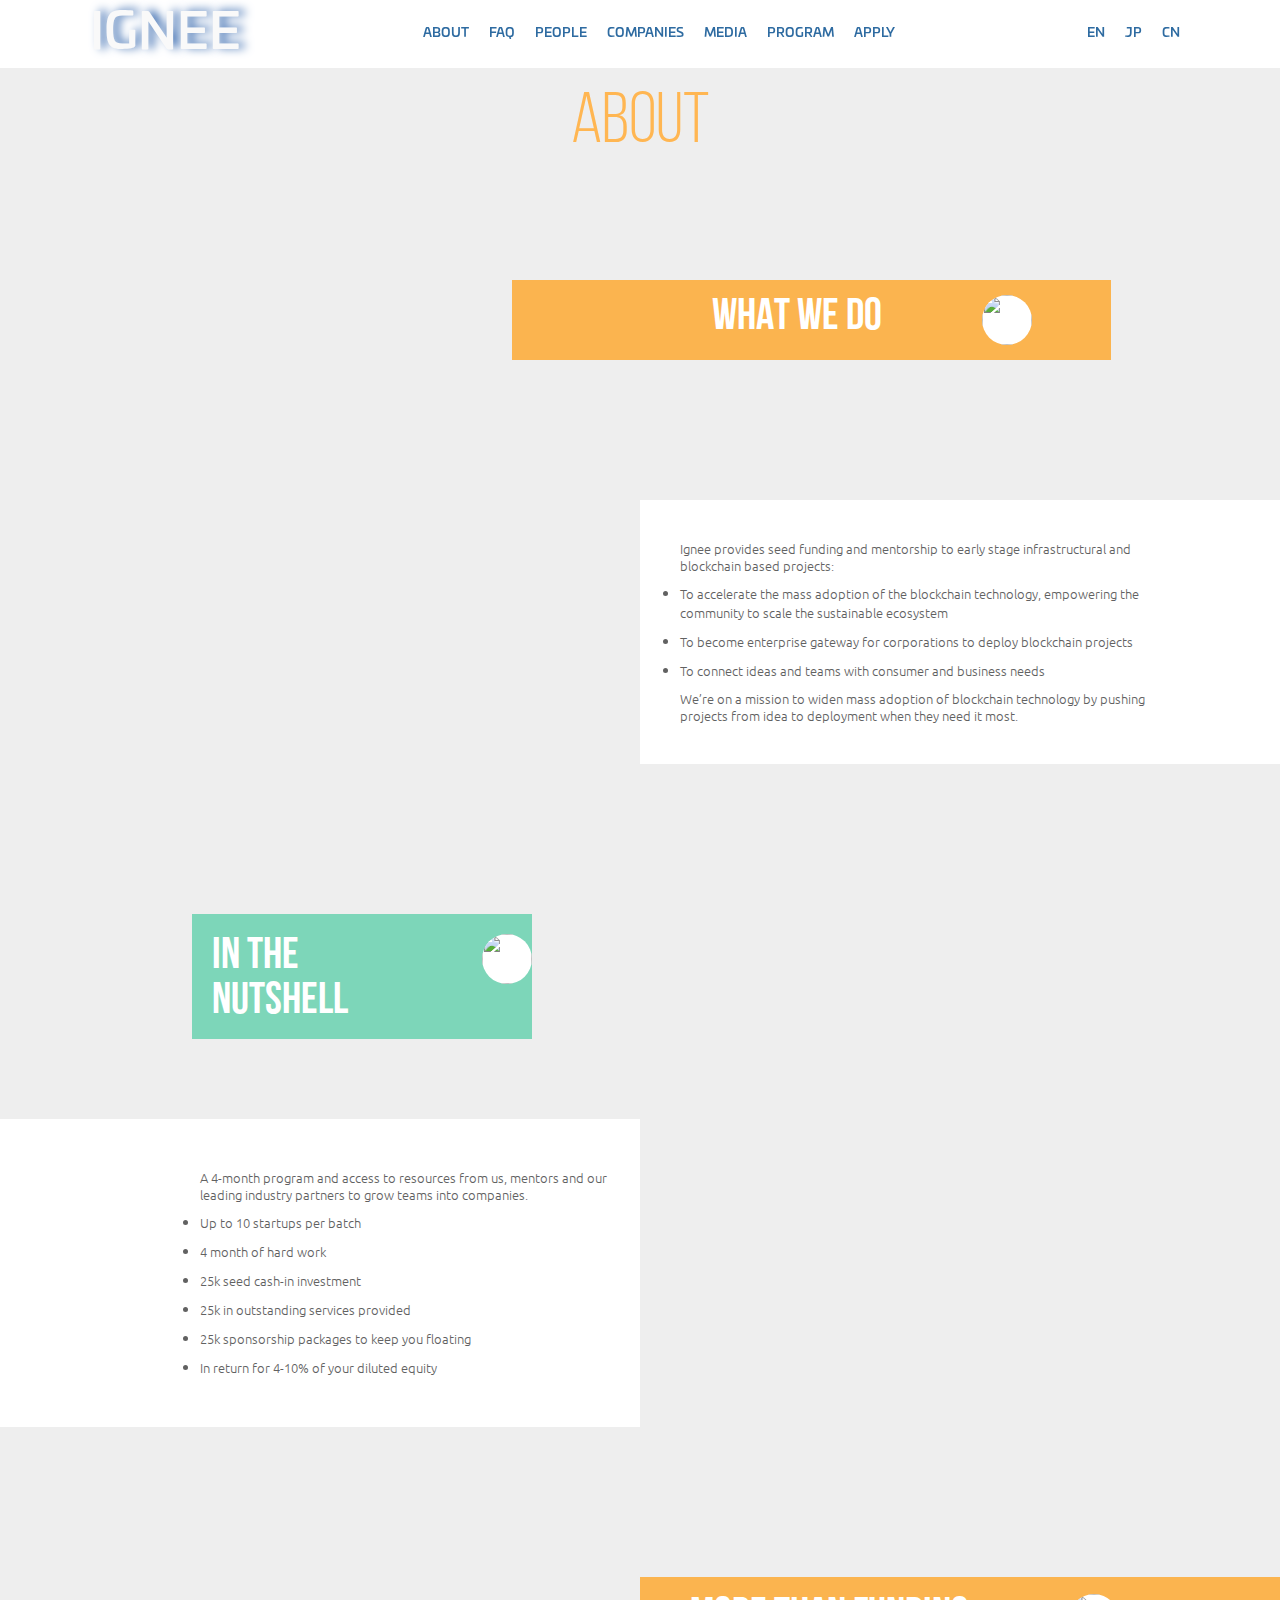
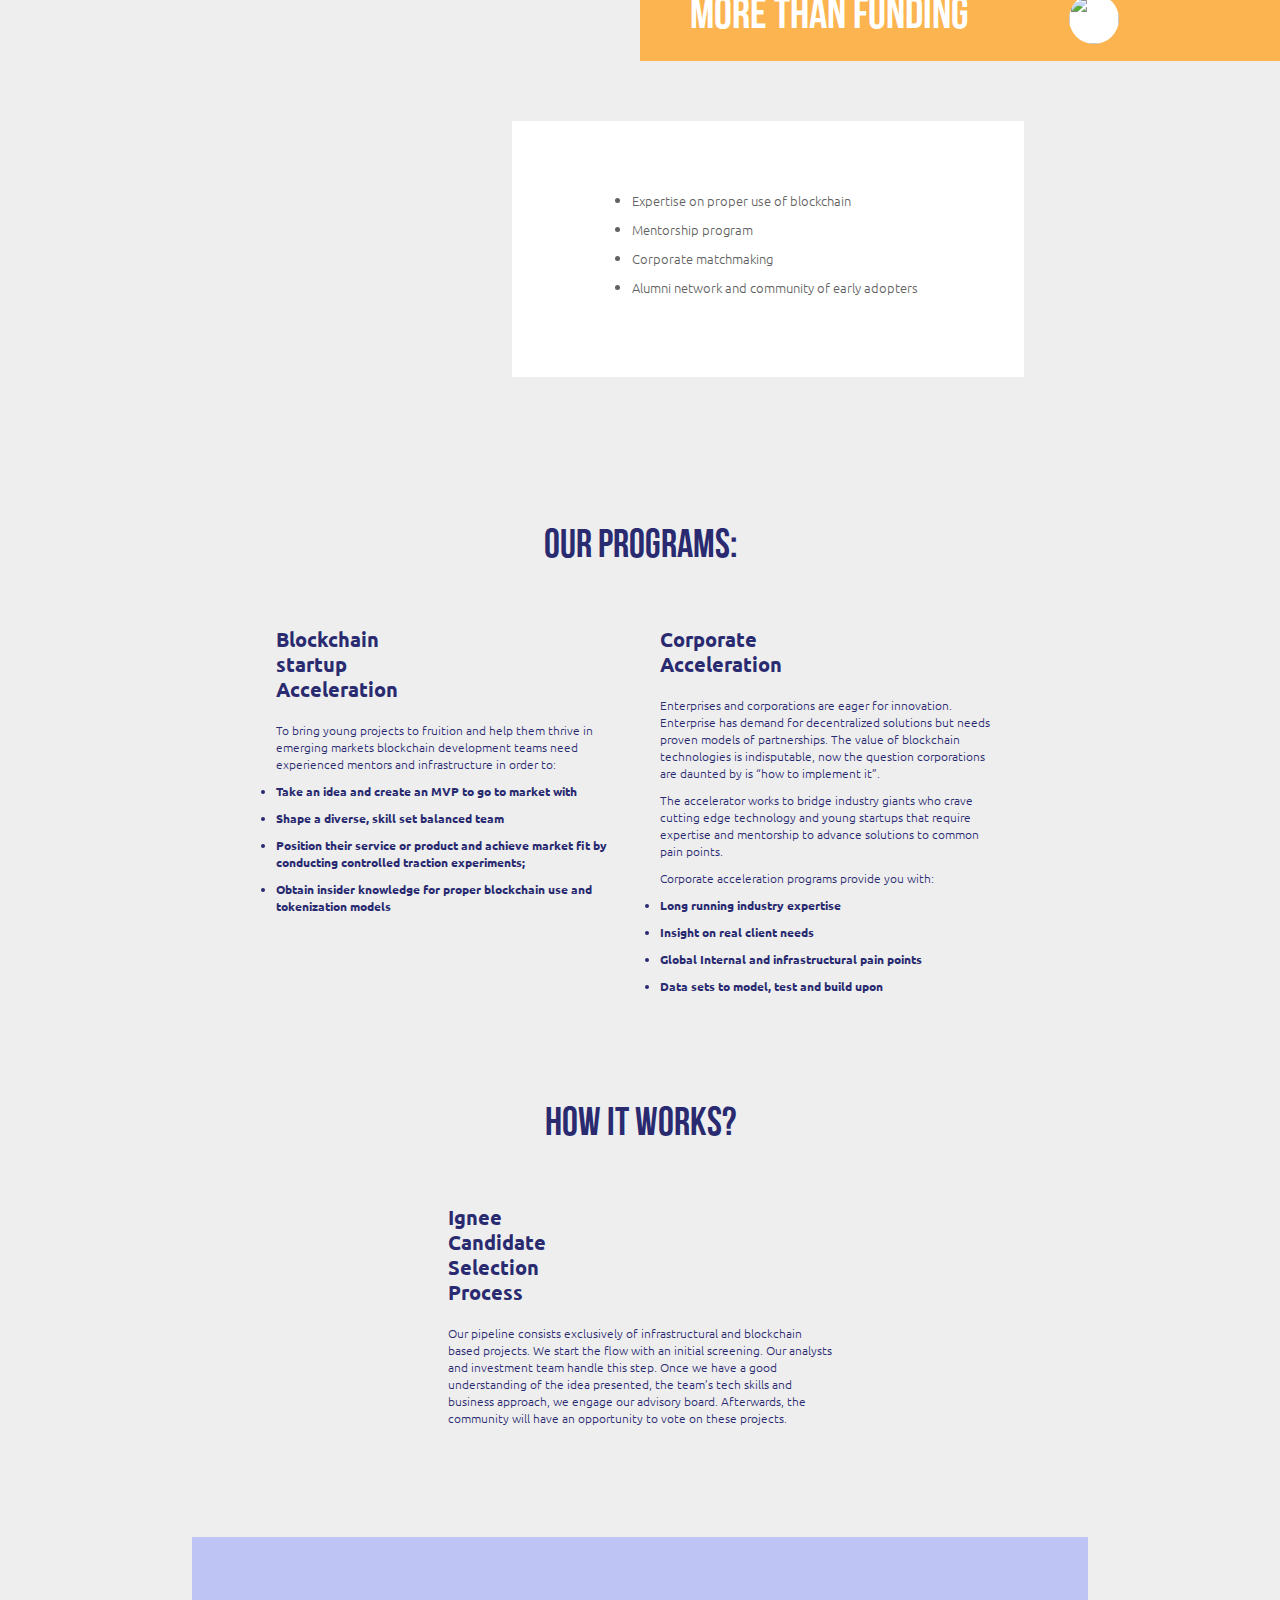
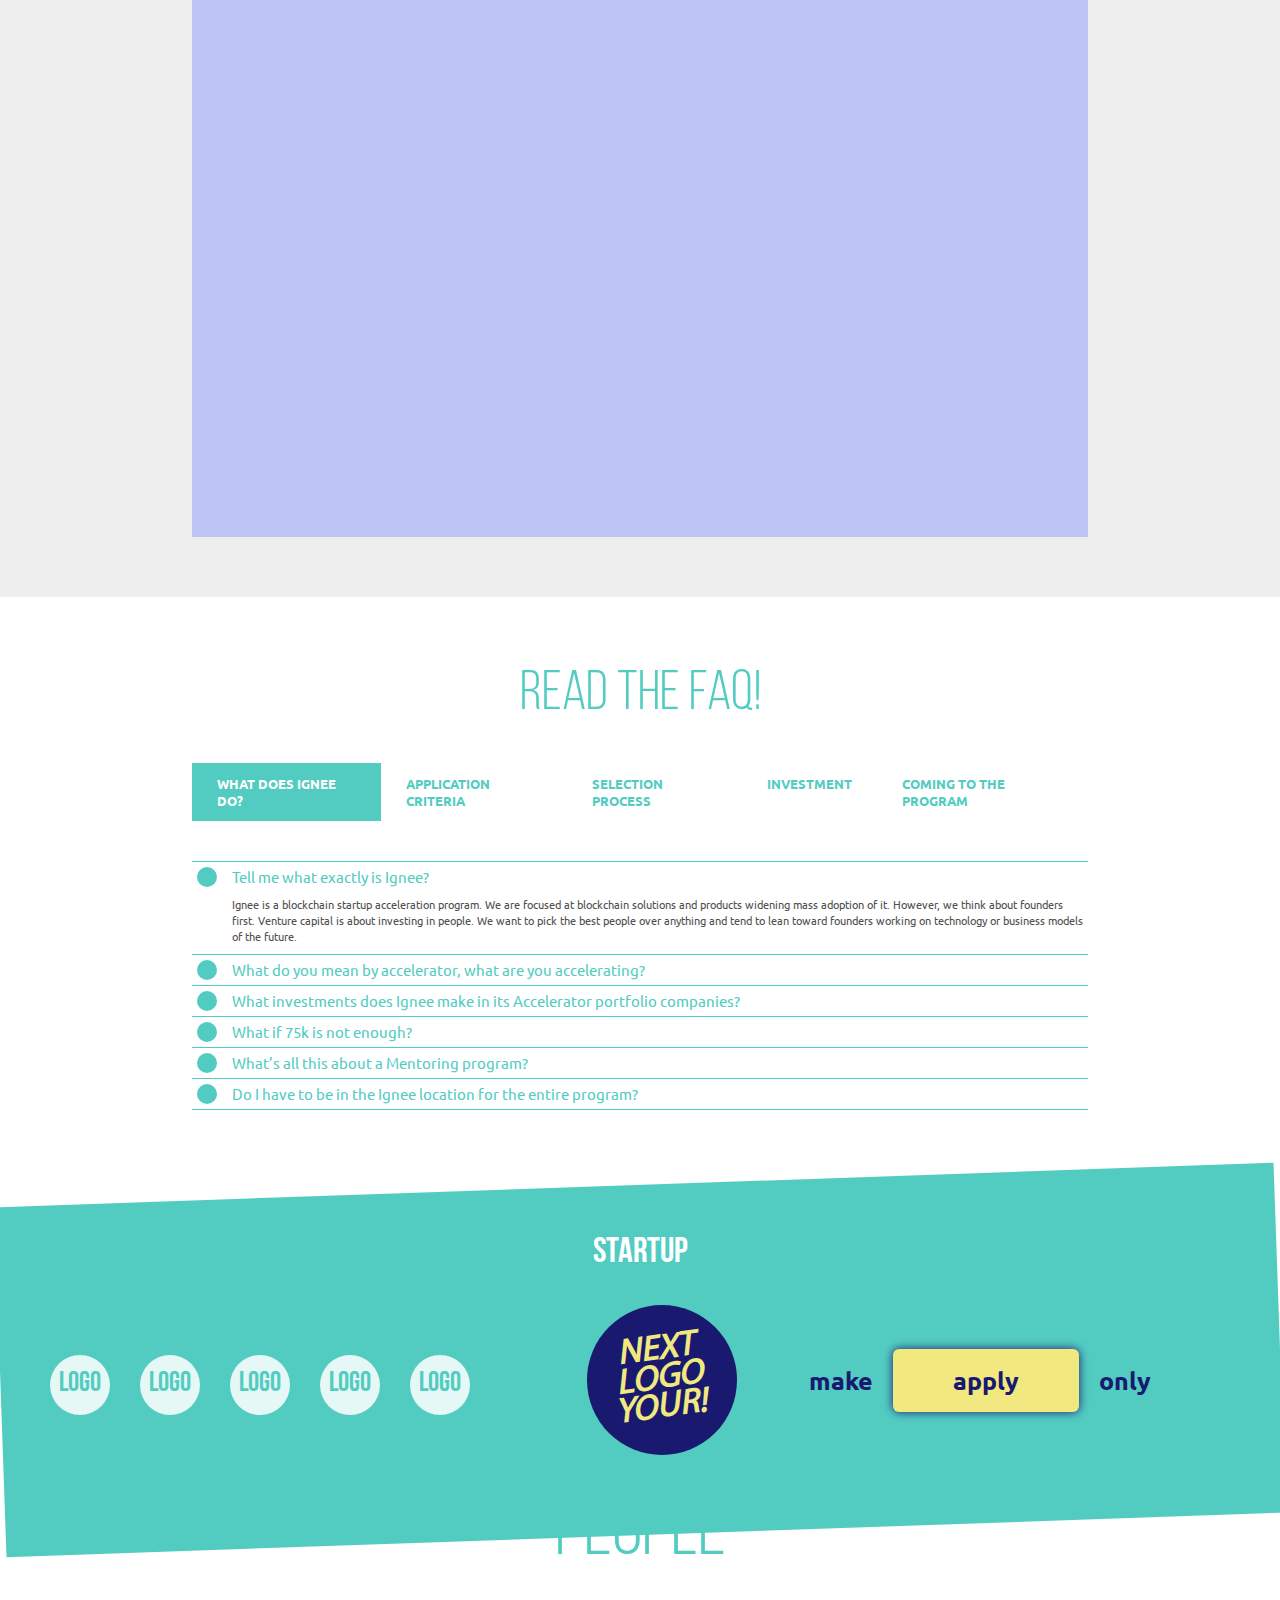
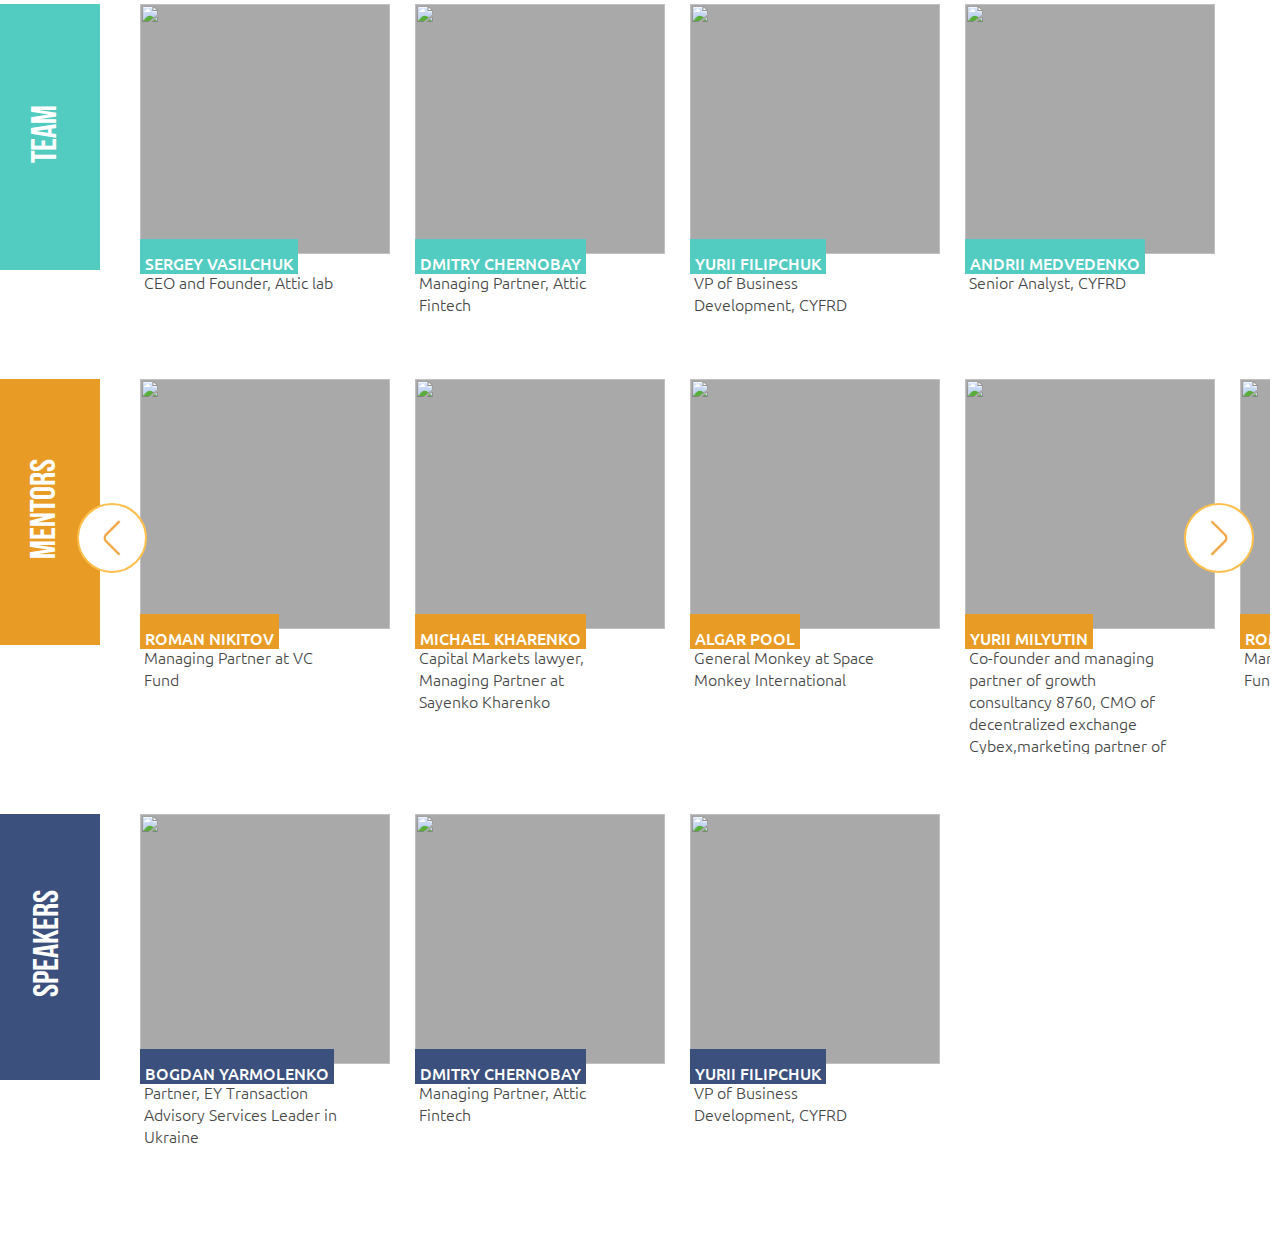
==== commit c58b54b3: "Added people section" ====
--- a/index.html
+++ b/index.html
@@ -3,17 +3,19 @@
 <head>
     <meta charset="UTF-8">
     <title>Ignee</title>
+    <link rel="stylesheet" href="src/css/fonts.css">
     <link rel="stylesheet" href="src/css/style.css">
-    <link rel="stylesheet" href="src/css/fonts.css">
+    <link rel="stylesheet" href="src/css/slider.css">
     <script type="text/javascript" defer src="src/js/script.js"></script>
+    <script type="text/javascript" defer src="src/js/slider.js"></script>
 </head>
 <body>
 <header id="header">
     <div id="header_logo">IGNEE</div>
     <div class="header_menu">
-        <a href="#" class="header_menu-item">ABOUT</a>
-        <a href="#" class="header_menu-item">FAQ</a>
-        <a href="#" class="header_menu-item">PEOPLE</a>
+        <a href="#about" class="header_menu-item">ABOUT</a>
+        <a href="#faq" class="header_menu-item">FAQ</a>
+        <a href="#people" class="header_menu-item">PEOPLE</a>
         <a href="#" class="header_menu-item">COMPANIES</a>
         <a href="#" class="header_menu-item">MEDIA</a>
         <a href="#" class="header_menu-item">PROGRAM</a>
@@ -495,6 +497,119 @@
             </div>
         </div>
     </section>
+    <section id="people">
+        <h2>PEOPLE</h2>
+        <div class="slider">
+            <div class="slider__caption">
+                <p class="slider__caption-text">Team</p>
+            </div>
+            <div class="slider__wrapper">
+                <div class="slider__wrapper-content">
+                    <div class="slider-item">
+                        <img src="" alt="" class="slider__item-photo">
+                        <p class="slider__item-name">Sergey Vasilchuk</p>
+                        <p class="slider__item-position">CEO and Founder, Attic lab</p>
+                    </div>
+                    <div class="slider-item">
+                        <img src="" alt="" class="slider__item-photo">
+                        <p class="slider__item-name">DMITRY CHERNOBAY</p>
+                        <p class="slider__item-position">Managing Partner, Attic Fintech</p>
+                    </div>
+                    <div class="slider-item">
+                        <img src="" alt="" class="slider__item-photo">
+                        <p class="slider__item-name">YURII FILIPCHUK</p>
+                        <p class="slider__item-position">VP of Business Development, CYFRD</p>
+                    </div>
+                    <div class="slider-item">
+                        <img src="" alt="" class="slider__item-photo">
+                        <p class="slider__item-name">ANDRII MEDVEDENKO</p>
+                        <p class="slider__item-position">Senior Analyst, CYFRD</p>
+                    </div>
+                </div>
+            </div>
+        </div>
+        <div id="slide" class="slider">
+            <div class="slider__caption">
+                <p class="slider__caption-text">Mentors</p>
+            </div>
+            <button id="left-arrow">
+                <img src="resources/img/orange-arrow.png">
+            </button>
+            <button id="right-arrow">
+                <img src="resources/img/orange-arrow.png">
+            </button>
+            <div class="slider__wrapper">
+                <div class="slider__wrapper-content">
+                    <div class="slider-item">
+                        <img src="" alt="" class="slider__item-photo">
+                        <p class="slider__item-name">Roman Nikitov</p>
+                        <p class="slider__item-position">Managing Partner at VC Fund</p>
+                    </div>
+                    <div class="slider-item">
+                        <img src="" alt="" class="slider__item-photo">
+                        <p class="slider__item-name">MICHAEL KHARENKO</p>
+                        <p class="slider__item-position">Capital Markets lawyer, Managing Partner at Sayenko Kharenko</p>
+                    </div>
+                    <div class="slider-item">
+                        <img src="" alt="" class="slider__item-photo">
+                        <p class="slider__item-name">ALGAR POOL</p>
+                        <p class="slider__item-position">General Monkey at Space Monkey International</p>
+                    </div>
+                    <div class="slider-item">
+                        <img src="" alt="" class="slider__item-photo">
+                        <p class="slider__item-name">YURII MILYUTIN</p>
+                        <p class="slider__item-position">Co-founder and managing partner of growth consultancy 8760, CMO of decentralized exchange Cybex,marketing partner of Fenbushi Capital
+                        </p>
+                    </div>
+                    <div class="slider-item">
+                        <img src="" alt="" class="slider__item-photo">
+                        <p class="slider__item-name">Roman Nikitov</p>
+                        <p class="slider__item-position">Managing Partner at VC Fund</p>
+                    </div>
+                    <div class="slider-item">
+                        <img src="" alt="" class="slider__item-photo">
+                        <p class="slider__item-name">MICHAEL KHARENKO</p>
+                        <p class="slider__item-position">Capital Markets lawyer, Managing Partner at Sayenko Kharenko</p>
+                    </div>
+                    <div class="slider-item">
+                        <img src="" alt="" class="slider__item-photo">
+                        <p class="slider__item-name">ALGAR POOL</p>
+                        <p class="slider__item-position">General Monkey at Space Monkey International</p>
+                    </div>
+                    <div class="slider-item">
+                        <img src="" alt="" class="slider__item-photo">
+                        <p class="slider__item-name">YURII MILYUTIN</p>
+                        <p class="slider__item-position">Co-founder and managing partner of growth consultancy 8760, CMO of decentralized exchange Cybex,marketing partner of Fenbushi Capital
+                        </p>
+                    </div>
+                </div>
+            </div>
+        </div>
+        <div class="slider">
+            <div class="slider__caption">
+                <p class="slider__caption-text">Speakers</p>
+            </div>
+            <div class="slider__wrapper">
+                <div class="slider__wrapper-content">
+                    <div class="slider-item">
+                        <img src="" alt="" class="slider__item-photo">
+                        <p class="slider__item-name">BOGDAN YARMOLENKO</p>
+                        <p class="slider__item-position">Partner, EY Transaction Advisory Services Leader in Ukraine</p>
+                    </div>
+                    <div class="slider-item">
+                        <img src="" alt="" class="slider__item-photo">
+                        <p class="slider__item-name">DMITRY CHERNOBAY</p>
+                        <p class="slider__item-position">Managing Partner, Attic Fintech</p>
+                    </div>
+                    <div class="slider-item">
+                        <img src="" alt="" class="slider__item-photo">
+                        <p class="slider__item-name">YURII FILIPCHUK</p>
+                        <p class="slider__item-position">VP of Business Development, CYFRD</p>
+                    </div>
+                </div>
+            </div>
+        </div>
+    </section>
 </main>
 </body>
 </html>--- a/src/css/style.css
+++ b/src/css/style.css
@@ -4,7 +4,7 @@
 }
 
 body {
-    background: rgba(232, 232, 232, 0.74);
+    background: white;
 }
 
 #header {
@@ -46,11 +46,17 @@
 }
 
 #main {
-    margin: 100px 0;
+    margin: 68px 0;
 }
 
 section {
     margin: 70px 0;
+}
+
+#about {
+    background: rgba(232, 232, 232, 0.74);
+    margin-top: 0;
+    padding-top: 20px;
 }
 
 #about h2 {
@@ -186,6 +192,7 @@
     display: flex;
     flex-direction: row;
     justify-content: space-around;
+    padding-bottom: 60px;
 }
 
 .about_workflow span {
@@ -197,7 +204,6 @@
 
 #faq {
     background: white;
-    padding: 40px 0;
 }
 
 #faq h2 {
@@ -284,8 +290,9 @@
 }
 
 .startup {
-    margin: 20px 0;
+    margin: 75px 0 30% 0;
     position: relative;
+    height: fit-content;
 }
 
 .startup_background, .startup h3, .startup_container {
@@ -399,3 +406,21 @@
     border-radius: 6px;
     box-shadow: 0 0 10px;
 }
+
+#people {
+    margin-top: 330px;
+    background: white;
+}
+
+#people h2 {
+    text-align: center;
+    font-size: 80px;
+    color: #52ccc1;
+    font-family: "BebasNeue Book", sans-serif;
+    font-weight: 200;
+    padding-bottom: 30px;
+}
+
+#slide {
+    margin-bottom: 60px;
+}
--- a/src/css/slider.css
+++ b/src/css/slider.css
@@ -0,0 +1,142 @@
+* {
+    margin: 0;
+    padding: 0;
+}
+
+.slider {
+    display: flex;
+    flex-direction: row;
+    justify-content: flex-start;
+    align-items: flex-start;
+    position: relative;
+}
+
+.slider__caption {
+    width: 100px;
+    height: 266px;
+    position: relative;
+    margin-right: 40px;
+}
+
+p.slider__caption-text {
+    font-family: "BebasNeue Bold", sans-serif;
+    font-size: 35px;
+    text-transform: uppercase;
+    color: white;
+    position: absolute;
+    font-weight: bold;
+    top: 42%;
+    left: -4%;
+    transform: rotate(-90deg);
+    transform-origin: center;
+}
+
+.slider__wrapper {
+    width: calc(100% - 150px);
+    overflow: hidden;
+    height: 375px;
+    position: relative;
+}
+
+button#left-arrow {
+    background: white;
+    color: #f7d03d;
+    top: 33%;
+    border: 2px solid #ffbf4a;
+    position: absolute;
+    z-index: 2;
+    left: 6%;
+    border-radius: 50%;
+    font-size: 32px;
+    width: 70px;
+    height: 70px;
+}
+
+button#right-arrow {
+    background: white;
+    color: #f7d03d;
+    top: 33%;
+    border: 2px solid #ffbf4a;
+    position: absolute;
+    z-index: 2;
+    right: 2%;
+    border-radius: 50%;
+    font-size: 32px;
+    width: 70px;
+    height: 70px;
+}
+
+button img {
+    margin-top:8px;
+    width: 18px;
+    height: auto;
+}
+
+#right-arrow img{
+    transform: rotate(180deg);
+}
+
+.slider__wrapper-content {
+    display: flex;
+    flex-direction: row;
+    justify-content: flex-start;
+    align-items: flex-start;
+    position: relative;
+    transition: .2s;
+    left: 0;
+}
+
+.slider-item {
+    display: flex;
+    flex-direction: column;
+    justify-content: flex-start;
+    align-items: flex-start;
+    margin-right: 25px;
+    width: 250px;
+    max-height: 100%;
+    min-width: 250px;
+}
+
+.slider-item img {
+    background: darkgray;
+}
+
+img.slider__item-photo {
+    width: 100%;
+    height: 250px;
+    position: relative;
+}
+
+p.slider__item-name {
+    font-family: "Ubuntu-Medium", sans-serif;
+    text-transform: uppercase;
+    padding: 13px 5px 0;
+    top: -15px;
+    position: relative;
+    color: white;
+}
+
+p.slider__item-position {
+    font-family: "Ubuntu-Light", sans-serif;
+    top: 267px;
+    position: absolute;
+    width: 200px;
+    margin-left: 4px;
+    color: #464646;
+}
+
+#people .slider:nth-child(2) .slider__caption-text {
+    left: 18%;
+}
+
+#people .slider:nth-child(2) .slider__caption, #people .slider:nth-child(2) .slider__item-name {
+    background: #52ccc1;
+}
+
+#people .slider:nth-child(3) .slider__caption, #people .slider:nth-child(3) .slider__item-name {
+    background: #e89c26;
+}
+
+#people .slider:nth-child(4) .slider__caption, #people .slider:nth-child(4) .slider__item-name {
+    background: #3c507d;
+}
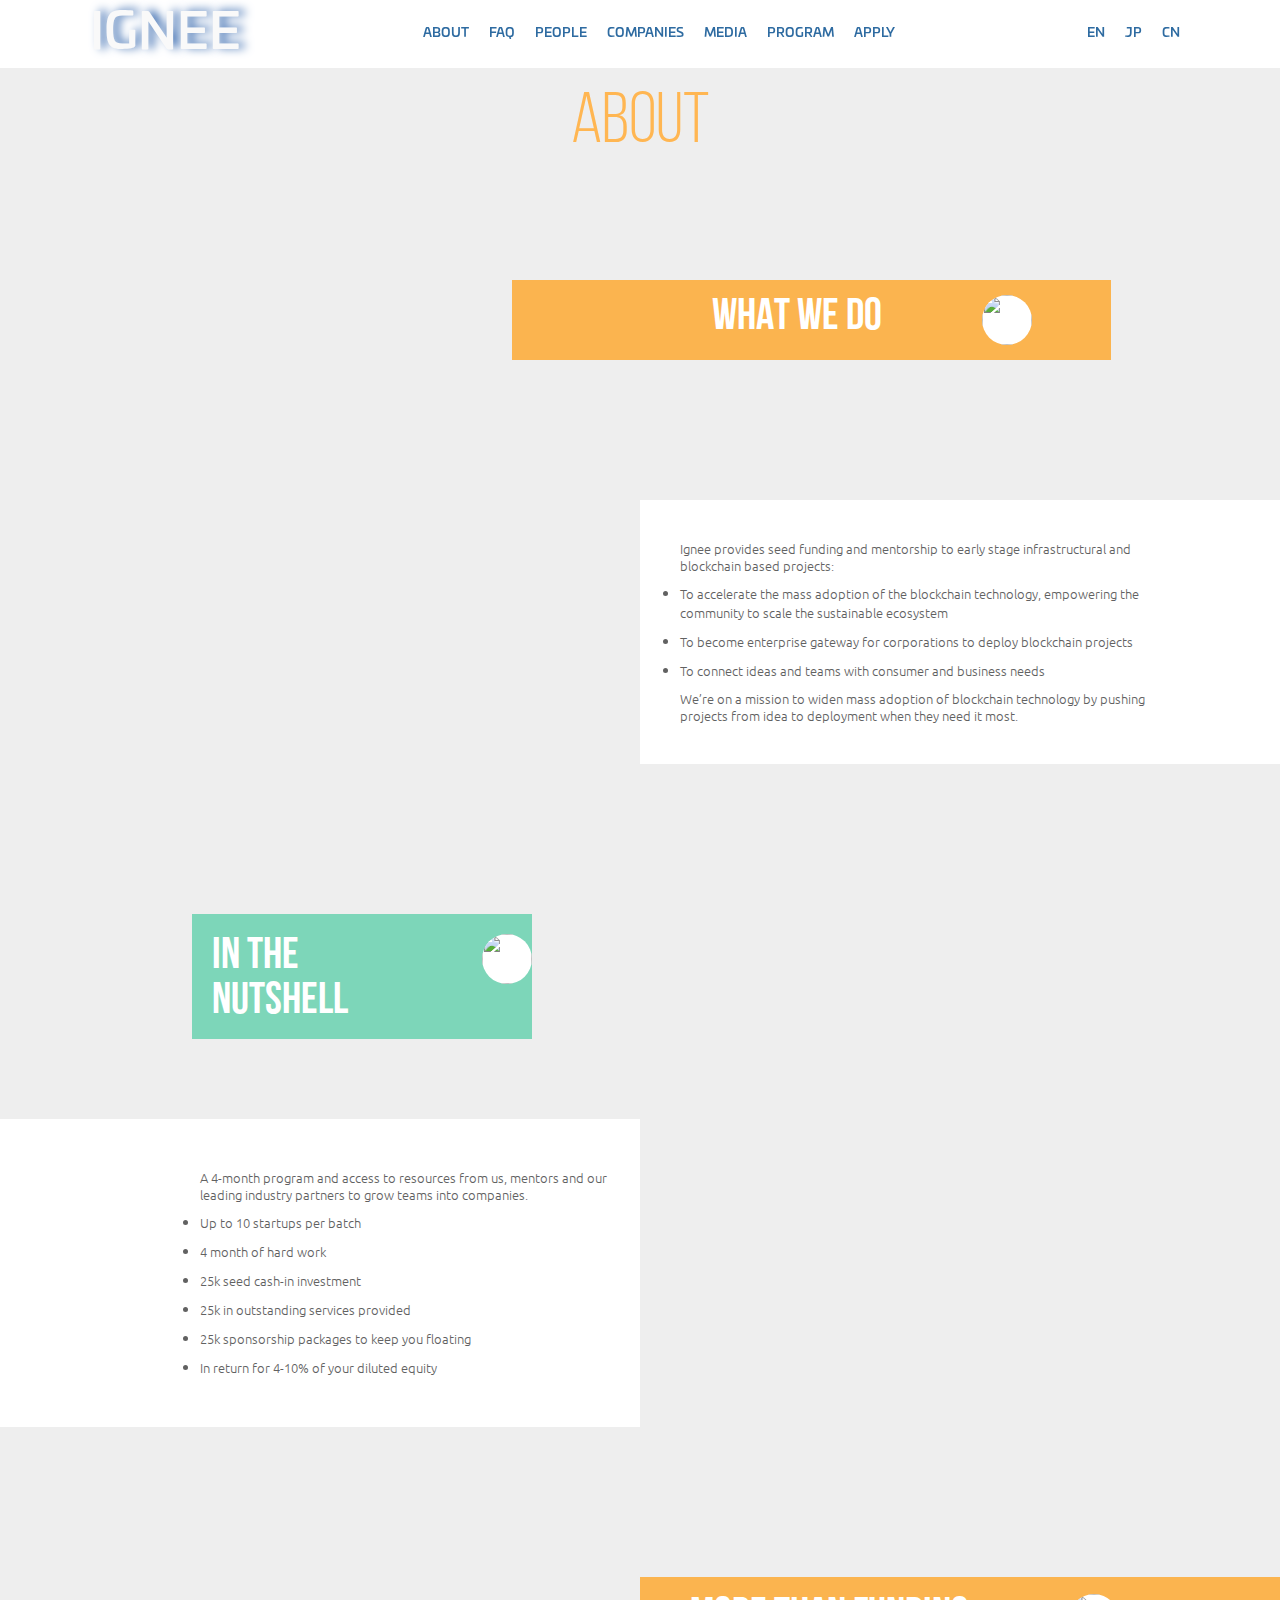
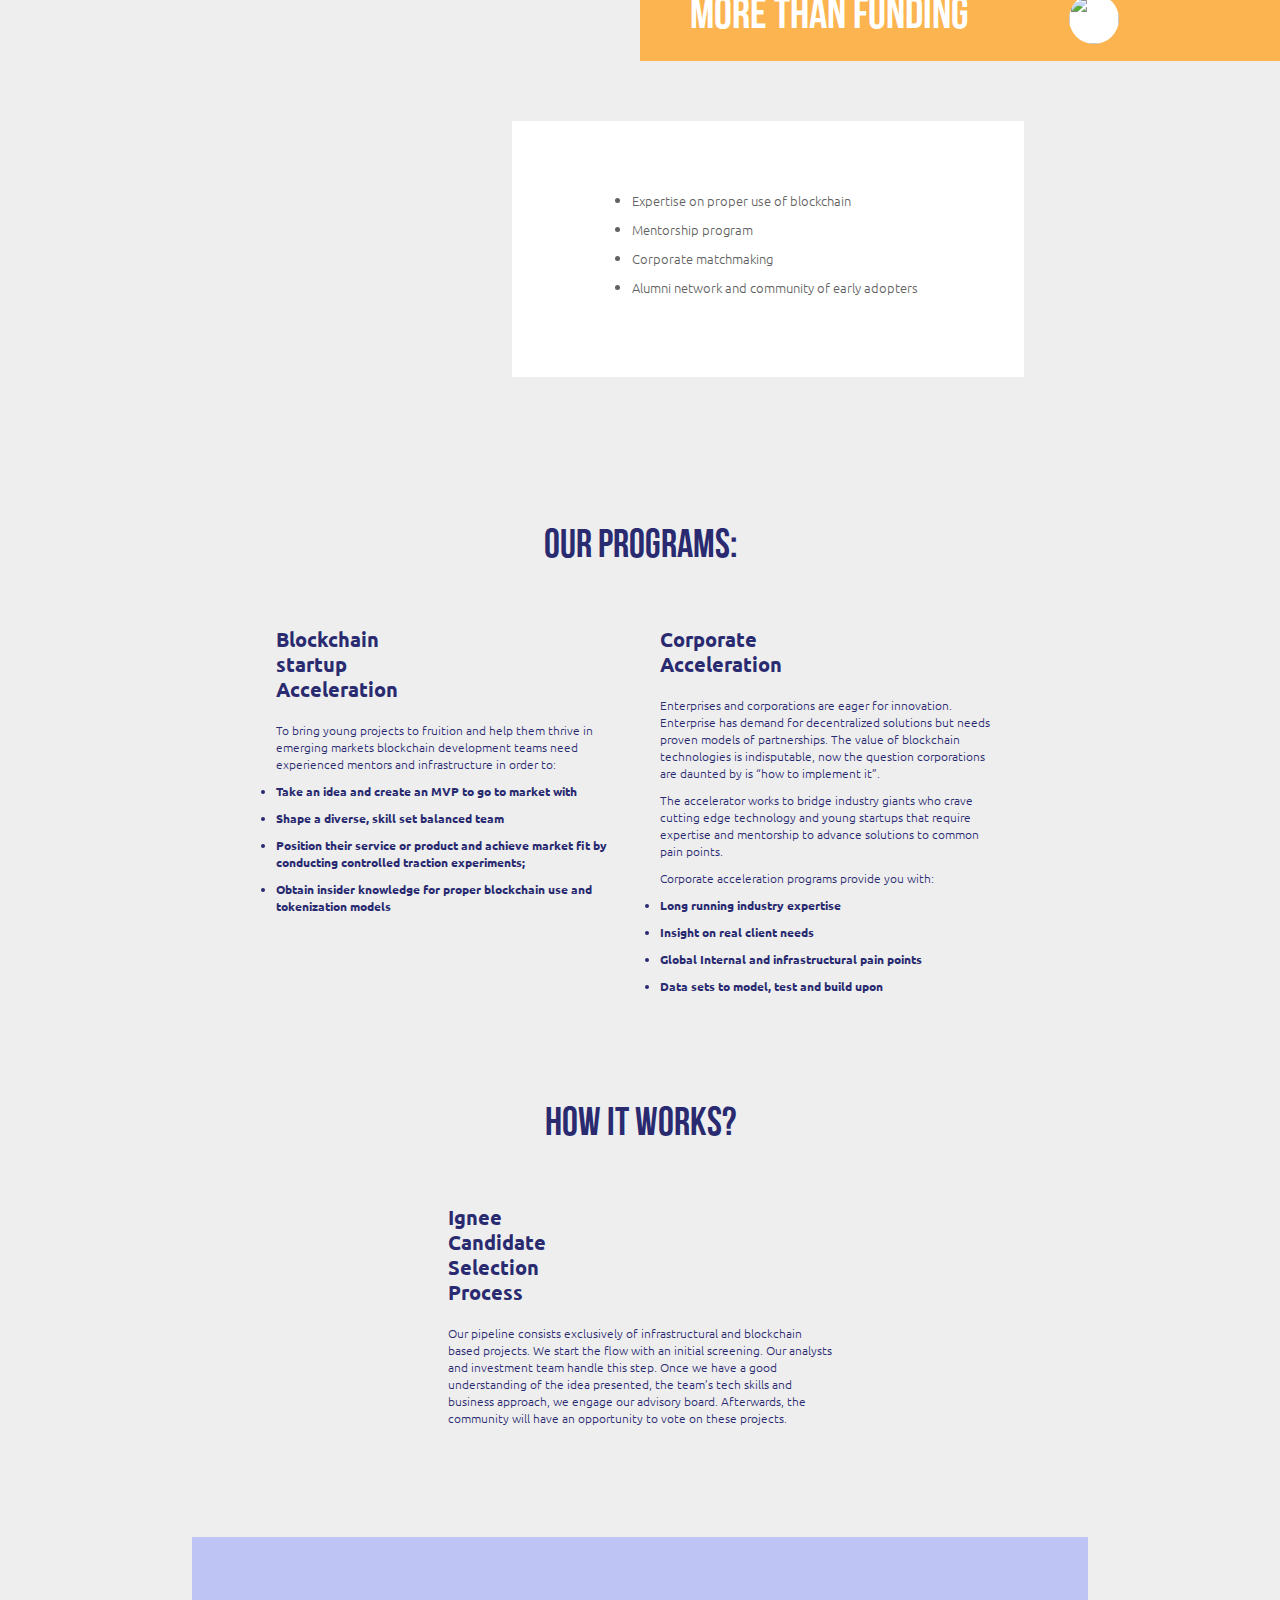
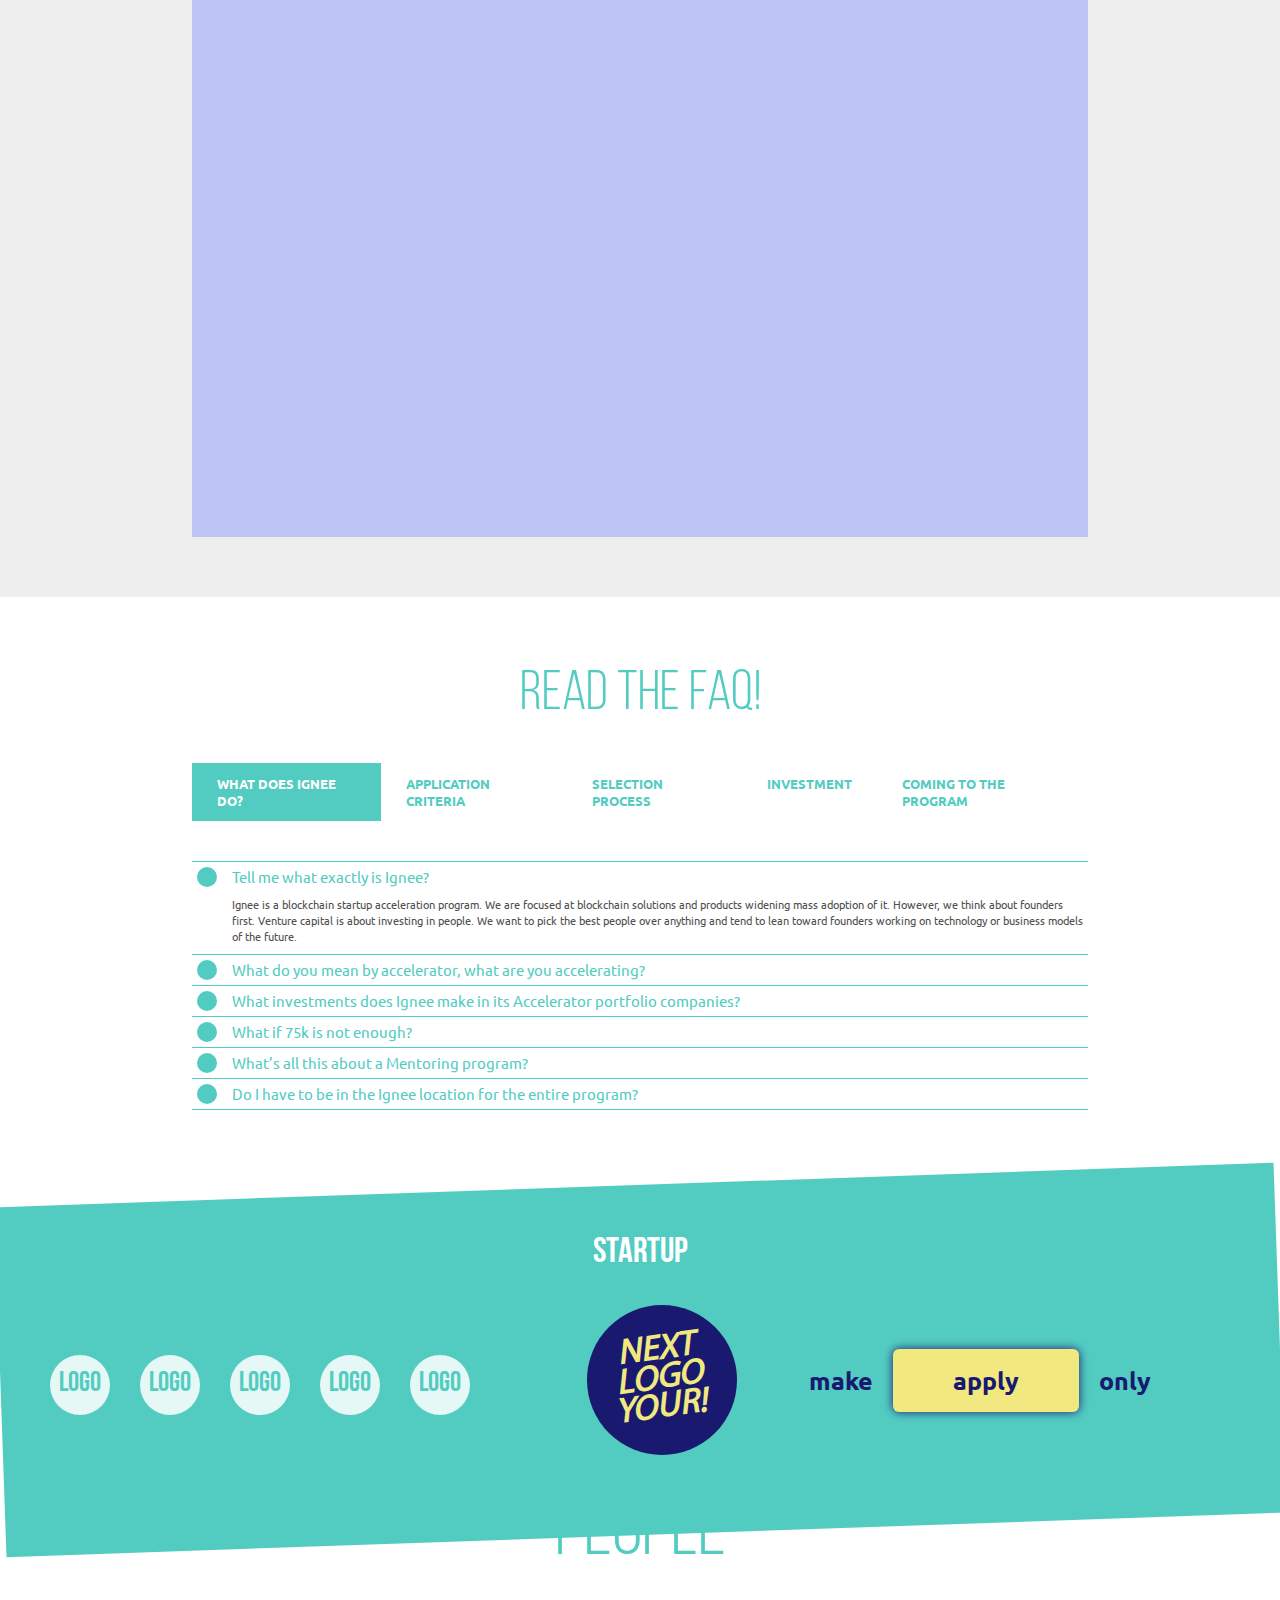
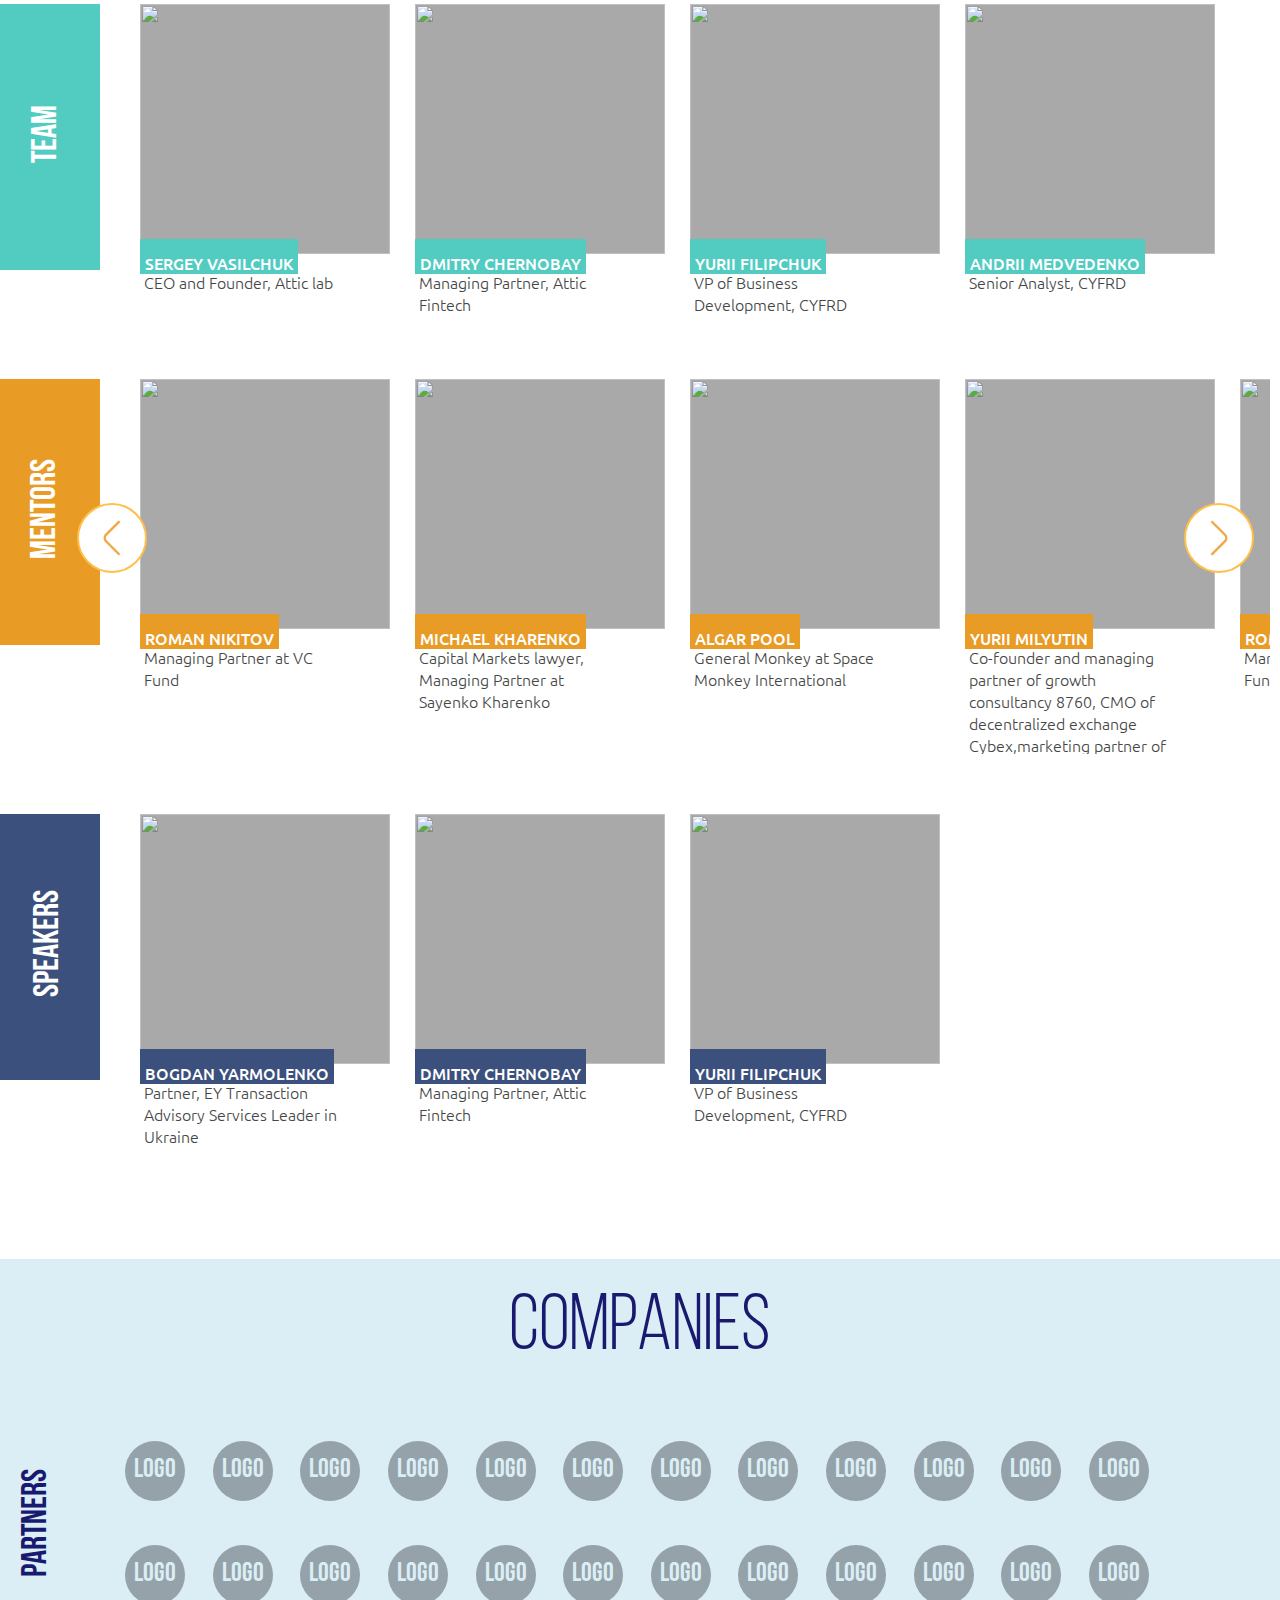
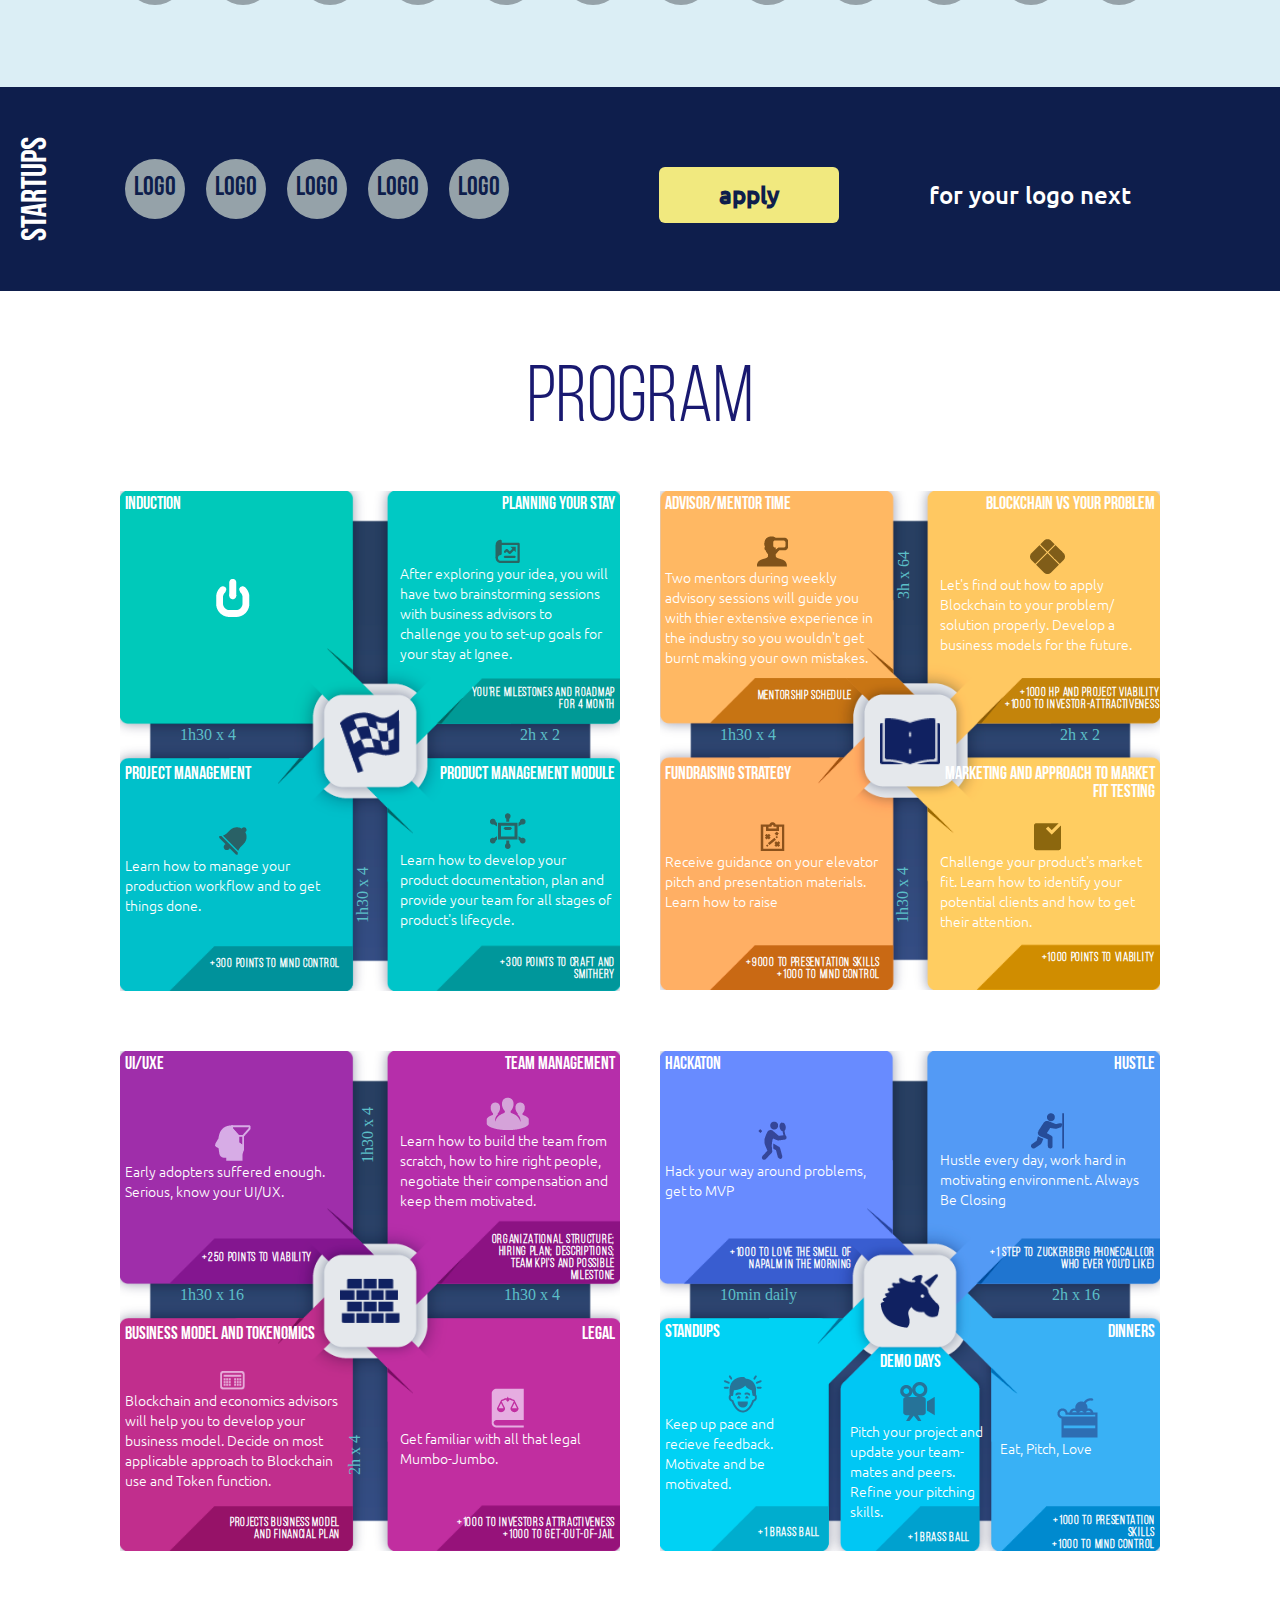
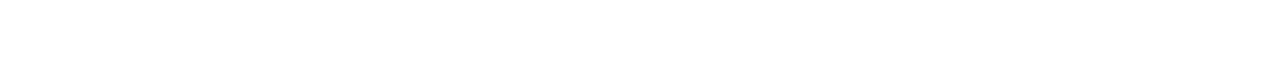
==== commit 555160dd: "Added companies and program sections" ====
--- a/index.html
+++ b/index.html
@@ -6,6 +6,7 @@
     <link rel="stylesheet" href="src/css/fonts.css">
     <link rel="stylesheet" href="src/css/style.css">
     <link rel="stylesheet" href="src/css/slider.css">
+    <link rel="stylesheet" href="src/css/foursquares.css">
     <script type="text/javascript" defer src="src/js/script.js"></script>
     <script type="text/javascript" defer src="src/js/slider.js"></script>
 </head>
@@ -16,9 +17,9 @@
         <a href="#about" class="header_menu-item">ABOUT</a>
         <a href="#faq" class="header_menu-item">FAQ</a>
         <a href="#people" class="header_menu-item">PEOPLE</a>
-        <a href="#" class="header_menu-item">COMPANIES</a>
+        <a href="#companies" class="header_menu-item">COMPANIES</a>
         <a href="#" class="header_menu-item">MEDIA</a>
-        <a href="#" class="header_menu-item">PROGRAM</a>
+        <a href="#program" class="header_menu-item">PROGRAM</a>
         <a href="#" class="header_menu-item">APPLY</a>
     </div>
     <div class="header_menu">
@@ -610,6 +611,324 @@
             </div>
         </div>
     </section>
+    <section id="companies">
+        <h2>COMPANIES</h2>
+        <div id="partners">
+            <h3>PARTNERS</h3>
+            <div class="companies_logos">
+                <div class="companies_logos-container">
+                    <div class="companies_logo"><p>LOGO</p></div>
+                    <div class="companies_logo"><p>LOGO</p></div>
+                    <div class="companies_logo"><p>LOGO</p></div>
+                    <div class="companies_logo"><p>LOGO</p></div>
+                    <div class="companies_logo"><p>LOGO</p></div>
+                    <div class="companies_logo"><p>LOGO</p></div>
+                    <div class="companies_logo"><p>LOGO</p></div>
+                    <div class="companies_logo"><p>LOGO</p></div>
+                    <div class="companies_logo"><p>LOGO</p></div>
+                    <div class="companies_logo"><p>LOGO</p></div>
+                    <div class="companies_logo"><p>LOGO</p></div>
+                    <div class="companies_logo"><p>LOGO</p></div>
+                </div>
+                <div class="companies_logos-container">
+                    <div class="companies_logo"><p>LOGO</p></div>
+                    <div class="companies_logo"><p>LOGO</p></div>
+                    <div class="companies_logo"><p>LOGO</p></div>
+                    <div class="companies_logo"><p>LOGO</p></div>
+                    <div class="companies_logo"><p>LOGO</p></div>
+                    <div class="companies_logo"><p>LOGO</p></div>
+                    <div class="companies_logo"><p>LOGO</p></div>
+                    <div class="companies_logo"><p>LOGO</p></div>
+                    <div class="companies_logo"><p>LOGO</p></div>
+                    <div class="companies_logo"><p>LOGO</p></div>
+                    <div class="companies_logo"><p>LOGO</p></div>
+                    <div class="companies_logo"><p>LOGO</p></div>
+                </div>
+            </div>
+        </div>
+        <div id="startups">
+            <h3>STARTUPS</h3>
+            <div class="companies_logos">
+                <div class="companies_logos-container">
+                    <div class="companies_logo"><p>LOGO</p></div>
+                    <div class="companies_logo"><p>LOGO</p></div>
+                    <div class="companies_logo"><p>LOGO</p></div>
+                    <div class="companies_logo"><p>LOGO</p></div>
+                    <div class="companies_logo"><p>LOGO</p></div>
+                </div>
+            </div>
+            <div id="startups_right">
+                <div class="startups_right-item">apply</div>
+                <div class="startups_right-item">for your logo next</div>
+            </div>
+        </div>
+    </section>
+    <section id="program">
+        <h2>Program</h2>
+        <div class="foursquares__wrapper">
+            <div class="foursquares__item green__item">
+                <div class="foursquares__item-children first-children">
+                    <header>
+                        <p>Induction</p>
+                    </header>
+                    <main>
+                        <img src="./resources/img/program11.png" alt="">
+                    </main>
+                </div>
+                <div class="foursquares__item-children">
+                    <header>
+                        <p>Planning your stay</p>
+                    </header>
+                    <main>
+                        <img src="./resources/img/program12.png">
+                        <p>After exploring your idea, you will have two brainstorming sessions with business advisors to challenge you to set-up goals for your stay at Ignee.</p>
+                    </main>
+                    <footer>
+                        <p class="footer__text">You're milestones and roadmap for 4 month</p>
+                    </footer>
+                </div>
+                <div class="foursquares__item-children">
+                    <header>
+                        <p>Project management</p>
+                    </header>
+                    <main>
+                        <img src="./resources/img/program13.png">
+                        <p>Learn how to manage your production workflow and to get things done.</p>
+                    </main>
+                    <footer>
+                        <p class="footer__text">+300 points to mind control</p>
+                    </footer>
+                </div>
+                <div class="foursquares__item-children">
+                    <header>
+                        <p>Product management module</p>
+                    </header>
+                    <main>
+                        <img src="./resources/img/program14.png">
+                        <p>Learn how to develop your product documentation, plan and provide your team for all stages of product's lifecycle.</p>
+                    </main>
+                    <footer>
+                        <p class="footer__text">+300 points to craft and smithery</p>
+                    </footer>
+                </div>
+                <img src="./resources/img/program1logo.png" class="foursquares__item-logo">
+                <span class="foursquares__item-time top-time"></span>
+                <span class="foursquares__item-time bottom-time">1h30 x 4</span>
+                <span class="foursquares__item-time left-time">1h30 x 4</span>
+                <span class="foursquares__item-time right-time">2h x 2</span>
+            </div>
+            <div class="foursquares__item orange__item">
+                <div class="foursquares__item-children first-children">
+                    <header>
+                        <p>Advisor/mentor time</p>
+                    </header>
+                    <main>
+                        <img src="./resources/img/program21.png" alt="">
+                        <p>Two mentors during weekly advisory sessions will guide you with thier extensive experience in the industry so you wouldn't get burnt making your own mistakes.</p>
+                    </main>
+                    <footer>
+                        <p class="footer__text">Mentorship schedule</p>
+                    </footer>
+                </div>
+                <div class="foursquares__item-children">
+                    <header>
+                        <p>Blockchain vs your problem</p>
+                    </header>
+                    <main>
+                        <img src="./resources/img/program22.png">
+                        <p>Let's find out how to apply
+                            Blockchain to your problem/
+                            solution properly. Develop a
+                            business models for the future.</p>
+                    </main>
+                    <footer>
+                        <p class="footer__text">+1000 HP and project viability
+                            <br>+1000 to investor-attractiveness</p>
+                    </footer>
+                </div>
+                <div class="foursquares__item-children">
+                    <header>
+                        <p>Fundraising strategy</p>
+                    </header>
+                    <main>
+                        <img src="./resources/img/program23.png">
+                        <p>Receive guidance on your
+                            elevator pitch and presentation
+                            materials. Learn how to raise</p>
+                    </main>
+                    <footer>
+                        <p class="footer__text">+9000 to presentation skills<br>+1000 to mind control</p>
+                    </footer>
+                </div>
+                <div class="foursquares__item-children">
+                    <header>
+                        <p>Marketing and approach to market fit testing</p>
+                    </header>
+                    <main>
+                        <img src="./resources/img/program24.png">
+                        <p>Challenge your product's
+                            market fit. Learn how to
+                            identify your potential clients
+                            and how to get their attention.</p>
+                    </main>
+                    <footer>
+                        <p class="footer__text">+1000 points to viability</p>
+                    </footer>
+                </div>
+                <img src="./resources/img/program2logo.png" class="foursquares__item-logo">
+                <span class="foursquares__item-time top-time">3h x 64</span>
+                <span class="foursquares__item-time bottom-time">1h30 x 4</span>
+                <span class="foursquares__item-time left-time">1h30 x 4</span>
+                <span class="foursquares__item-time right-time">2h x 2</span>
+            </div>
+            <div class="foursquares__item purple__item">
+                <div class="foursquares__item-children first-children">
+                    <header>
+                        <p>UI/UXe</p>
+                    </header>
+                    <main>
+                        <img src="./resources/img/program31.png" alt="">
+                        <p>Early adopters suffered
+                            enough. Serious, know your
+                            UI/UX.</p>
+                    </main>
+                    <footer>
+                        <p class="footer__text">+250 points to viability</p>
+                    </footer>
+                </div>
+                <div class="foursquares__item-children">
+                    <header>
+                        <p>Team management</p>
+                    </header>
+                    <main>
+                        <img src="./resources/img/program32.png">
+                        <p>
+                            Learn how to build the team
+                            from scratch, how to hire right
+                            people, negotiate their
+                            compensation and keep them
+                            motivated.
+                        </p>
+                    </main>
+                    <footer>
+                        <p class="footer__text">organizational structure; hiring plan; descriptions; Team KPI's and possible milestone</p>
+                    </footer>
+                </div>
+                <div class="foursquares__item-children">
+                    <header>
+                        <p>Business model and Tokenomics</p>
+                    </header>
+                    <main>
+                        <img src="./resources/img/program33.png">
+                        <p>Blockchain and economics
+                            advisors will help you to
+                            develop your business model.
+                            Decide on most applicable
+                            approach to Blockchain use
+                            and Token function.</p>
+                    </main>
+                    <footer>
+                        <p class="footer__text">Projects business model and financial plan</p>
+                    </footer>
+                </div>
+                <div class="foursquares__item-children">
+                    <header>
+                        <p>Legal</p>
+                    </header>
+                    <main>
+                        <img src="./resources/img/program34.png">
+                        <p>Get familiar with all that legal Mumbo-Jumbo.</p>
+                    </main>
+                    <footer>
+                        <p class="footer__text">+1000 to investors attractiveness<br>
+                            +1000 to get-out-of-jail</p>
+                    </footer>
+                </div>
+                <img src="./resources/img/program3logo.png" class="foursquares__item-logo">
+                <span class="foursquares__item-time top-time">1h30 x 4</span>
+                <span class="foursquares__item-time bottom-time">2h x 4</span>
+                <span class="foursquares__item-time left-time">1h30 x 16</span>
+                <span class="foursquares__item-time right-time">1h30 x 4</span>
+            </div>
+            <div class="foursquares__item blue__item">
+                <div class="foursquares__item-children first-children">
+                    <header>
+                        <p>Hackaton</p>
+                    </header>
+                    <main>
+                        <img src="./resources/img/program41.png" alt="">
+                        <p>Hack your way around problems, get to MVP</p>
+                    </main>
+                    <footer>
+                        <p class="footer__text">+1000 to love the smell of napalm in the morning</p>
+                    </footer>
+                </div>
+                <div class="foursquares__item-children">
+                    <header>
+                        <p>Hustle</p>
+                    </header>
+                    <main>
+                        <img src="./resources/img/program42.png">
+                        <p>Hustle every day, work hard in
+                            motivating environment.
+                            Always Be Closing</p>
+                    </main>
+                    <footer>
+                        <p class="footer__text">+1 step to Zuckerberg phonecall(or who ever you'd like)</p>
+                    </footer>
+                </div>
+                <div class="foursquares__item-children">
+                    <header>
+                        <p>Standups</p>
+                    </header>
+                    <main>
+                        <img src="./resources/img/program43.png">
+                        <p>Keep up pace and
+                            recieve feedback.
+                            Motivate and be
+                            motivated.</p>
+                    </main>
+                    <footer>
+                        <p class="footer__text">+1 brass ball</p>
+                    </footer>
+                </div>
+                <div class="foursquares__item-children">
+                    <header>
+                        <p>Demo days</p>
+                    </header>
+                    <main>
+                        <img src="./resources/img/program44.png">
+                        <p>Pitch your project
+                            and update your
+                            team-mates and
+                            peers. Refine your
+                            pitching skills.</p>
+                    </main>
+                    <footer>
+                        <p class="footer__text">+1 brass ball</p>
+                    </footer>
+                </div>
+                <div class="foursquares__item-children">
+                    <header>
+                        <p>Dinners</p>
+                    </header>
+                    <main>
+                        <img src="./resources/img/program45.png">
+                        <p>Eat, Pitch, Love</p>
+                    </main>
+                    <footer>
+                        <p class="footer__text">+1000 to presentation skills<br>
+                            +1000 to mind control</p>
+                    </footer>
+                </div>
+                <img src="./resources/img/program4logo.png" class="foursquares__item-logo">
+                <span class="foursquares__item-time top-time"></span>
+                <span class="foursquares__item-time bottom-time"></span>
+                <span class="foursquares__item-time left-time">10min daily</span>
+                <span class="foursquares__item-time right-time">2h x 16</span>
+            </div>
+        </div>
+    </section>
 </main>
 </body>
 </html>--- a/src/css/style.css
+++ b/src/css/style.css
@@ -101,7 +101,7 @@
 
 #about .about_item:nth-child(3) .about_item-heading {
     width: 25%;
-    padding: 20px 0px 15px 20px;
+    padding: 20px 0 15px 20px;
     margin-left: 15%;
     background: rgba(79, 204, 164, 0.71);
 }
@@ -424,3 +424,109 @@
 #slide {
     margin-bottom: 60px;
 }
+
+#companies {
+    background:  #dbeef5;
+    padding-top: 30px;
+}
+
+#companies h2 {
+    text-align: center;
+    font-size: 80px;
+    font-family: "BebasNeue Book", sans-serif;
+    color: midnightblue;
+    font-weight: 200;
+    margin-bottom: 50px;
+}
+
+#partners, #startups {
+    display: flex;
+    flex-direction: row;
+}
+
+#startups {
+    background:#0e1e4c;
+    margin-top: 60px;
+}
+
+#partners h3, #startups h3 {
+    font-family: "BebasNeue Bold", sans-serif;
+    font-size: 35px;
+    color: midnightblue;
+    writing-mode: vertical-lr;
+    transform: scale(-1,-1);
+    height: fit-content;
+    max-height: fit-content;
+    margin: 50px 70px 50px 20px;
+}
+
+#startups h3 {
+    color: white;
+}
+
+.companies_logos {
+    display: flex;
+    flex-direction: column;
+    justify-content: space-around;
+    width: 80%;
+}
+
+.companies_logos-container {
+    display: flex;
+    flex-direction: row;
+    justify-content: space-between;
+}
+
+.companies_logo {
+    display: inline-block;
+    background: #95a2a9;
+    border-radius: 50%;
+    text-align: center;
+    height: 60px;
+    width: 60px;
+}
+
+.companies_logo p {
+    margin-top: 16px;
+    font-size: 27px;
+    font-family: "BebasNeue Bold", sans-serif;
+    color: #dbeef5;
+}
+
+#startups .companies_logos {
+    width: 30%;
+}
+
+#startups .companies_logo p{
+    color: #0e1e4c;
+}
+
+#startups_right {
+    width: 40%;
+    display: flex;
+    flex-direction: row;
+    justify-content: space-between;
+    padding-top: 80px;
+    vertical-align: middle;
+    margin-left: 150px;
+    font-size: 24px;
+}
+
+.startups_right-item {
+    font-family: "Ubuntu-Medium", sans-serif;
+    font-size: 24px;
+    height: fit-content;
+}
+
+.startups_right-item:first-child {
+    background: #f1e97f;
+    border-radius: 6px;
+    padding: 12px 60px;
+    color: #0e1e4c;
+    font-weight: bold;
+}
+
+.startups_right-item:nth-child(2) {
+    padding: 12px 40px;
+    color: white;
+}--- a/src/css/slider.css
+++ b/src/css/slider.css
@@ -50,6 +50,8 @@
     font-size: 32px;
     width: 70px;
     height: 70px;
+    cursor: pointer;
+    outline: none;
 }
 
 button#right-arrow {
@@ -64,6 +66,8 @@
     font-size: 32px;
     width: 70px;
     height: 70px;
+    cursor: pointer;
+    outline: none;
 }
 
 button img {
--- a/src/css/foursquares.css
+++ b/src/css/foursquares.css
@@ -0,0 +1,268 @@
+*{
+    margin: 0;
+    padding: 0;
+}
+
+#program  h2 {
+    text-align: center;
+    font-size: 80px;
+    font-family: "BebasNeue Book", sans-serif;
+    color: midnightblue;
+    font-weight: 200;
+    margin-bottom: 50px;
+}
+
+.foursquares__wrapper {
+    padding: 0 100px;
+    display: flex;
+    flex-wrap: wrap;
+    align-items: stretch;
+    justify-content: space-around; /*space-around, center, space-between, stretch*/
+}
+
+.foursquares__item {
+    width: 500px;
+    height: 500px;
+    display: flex;
+    position: relative;
+    justify-content: space-between;
+    align-items: stretch;
+    flex-wrap: wrap;
+}
+
+.foursquares__item-children header {
+    font-family: "BebasNeue Bold", sans-serif;
+}
+
+.foursquares__item-children footer {
+    font-family: "BebasNeue Book", sans-serif;
+    font-weight: bold;
+}
+
+.foursquares__item-children main p {
+    font-family: Ubuntu-Light, sans-serif;
+}
+
+.foursquares__item .foursquares__item-children:nth-child(1) {
+    margin-bottom: 8%;
+}
+
+.foursquares__item .foursquares__item-children:nth-child(2) {
+    margin-bottom: 8%;
+}
+
+.foursquares__item .foursquares__item-children:nth-child(1) header p {
+    text-align: left;
+}
+
+.foursquares__item .foursquares__item-children:nth-child(3) header p {
+    text-align: left;
+}
+
+.green__item {
+    background: url(../../resources/img/foursquares1.png);
+    background-size: 100%;
+    background-repeat: no-repeat;
+    margin-bottom: 60px;
+}
+
+.green__item .first-children {
+    justify-content: flex-start;
+}
+
+.green__item .first-children > main {
+    text-align: center;
+    margin-top: 30%;
+}
+
+.green__item .foursquares__item-children:nth-child(3) .footer__text {
+    margin-bottom: 5%;
+}
+
+.orange__item {
+    background: url(../../resources/img/foursquares2.png);
+    background-size: 100%;
+    background-repeat: no-repeat;
+    margin-bottom: 60px;
+}
+
+.orange__item .foursquares__item-children:nth-child(1) .footer__text {
+    margin-bottom: 5%;
+}
+
+.orange__item .foursquares__item-children:nth-child(2) .footer__text {
+    width: 90%;
+    margin-top: 4%;
+    margin-right: -2%;
+}
+
+.orange__item .foursquares__item-children:nth-child(3) .footer__text {
+    width: 90%;
+    margin-top: 4%;
+}
+
+.orange__item .foursquares__item-children:nth-child(4) .footer__text {
+    margin-bottom: 8%;
+}
+
+.purple__item {
+    background: url(../../resources/img/foursquares3.png);
+    background-size: 100%;
+    background-repeat: no-repeat;
+}
+
+.purple__item .foursquares__item-children:nth-child(1) .footer__text {
+    margin-bottom: 4%;
+}
+
+.purple__item .foursquares__item-children:nth-child(2) .footer__text {
+    width: 60%;
+    margin-bottom: -5%;
+}
+
+.purple__item .foursquares__item-children:nth-child(3) img {
+    width: 12%;
+    height: auto;
+}
+
+.purple__item .foursquares__item-children:nth-child(3) .footer__text {
+    width: 60%;
+}
+
+.purple__item .foursquares__item-children:nth-child(4) .footer__text {
+    width: 90%;
+    margin-top: 2%;
+}
+
+.blue__item {
+    background: url("../../resources/img/foursquares4.png");
+    background-size: 100%;
+    background-repeat: no-repeat;
+}
+
+.blue__item .foursquares__item-children:nth-child(1) .footer__text {
+    width: 80%;
+}
+
+.blue__item .foursquares__item-children:nth-child(2) .footer__text {
+    width: 80%;
+}
+
+.blue__item .foursquares__item-children:nth-child(4) {
+    margin-top: 6%;
+    height: 40%;
+    width: 32%;
+}
+
+.blue__item .foursquares__item-children:nth-child(4) main {
+    margin-left: 10%;
+}
+
+
+.blue__item .foursquares__item-children:nth-child(4) footer {
+    margin-right: 10%;
+}
+
+
+.blue__item .foursquares__item-children:nth-child(5) .footer__text {
+    width: 80%;
+    margin-bottom: -8%;
+}
+
+
+.blue__item .foursquares__item-children:nth-child(4) header p {
+    text-align: center;
+}
+
+.foursquares__item-logo {
+    top: 50%;
+    left: 50%;
+    width: 12%;
+    position: absolute;
+    transform: translate3d(-50%, -50%, 0);
+}
+
+.foursquares__item-children {
+    width: 45%;
+    height: 45%;
+    display: flex;
+    flex-direction: column;
+    align-items: stretch;
+    justify-content: space-between;
+    padding: 1%;
+    box-sizing: border-box;
+}
+
+.foursquares__item-children > header > p {
+    color: white;
+    font-size: 18px;
+}
+
+.foursquares__item-time {
+    position: absolute;
+    color: rgb(92,191,200);
+}
+
+.top-time {
+    left: 44%;
+    top: 15%;
+    transform: rotate(-90deg);
+}
+
+.bottom-time {
+    left: 43%;
+    top: 79%;
+    transform: rotate(-90deg);
+}
+
+.right-time {
+    right: 12%;
+    top: 47%;
+}
+
+.left-time {
+    left: 12%;
+    top: 47%;
+}
+
+.foursquares__item main p {
+    font-size: 14px;
+    color: white;
+}
+
+.footer__text {
+    font-size: 12px;
+    color: white;
+    width: 70%;
+    letter-spacing: 0.7px;
+}
+
+.foursquares__item footer {
+    display: flex;
+    flex-direction: row;
+    justify-content: flex-end;
+    text-align: right;
+}
+
+.foursquares__item-children > header > p {
+    text-align: right;
+}
+
+.foursquares__item-children > main > img {
+    margin: 0 auto;
+    display: block;
+}
+
+.foursquares__item {
+    margin-bottom: 60px;
+}
+
+.blue__item > div:nth-child(3),
+.blue__item > div:nth-child(4),
+.blue__item > div:nth-child(5) {
+    width: 33%;
+}
+
+.first-children footer {
+    margin-right: 13%;
+}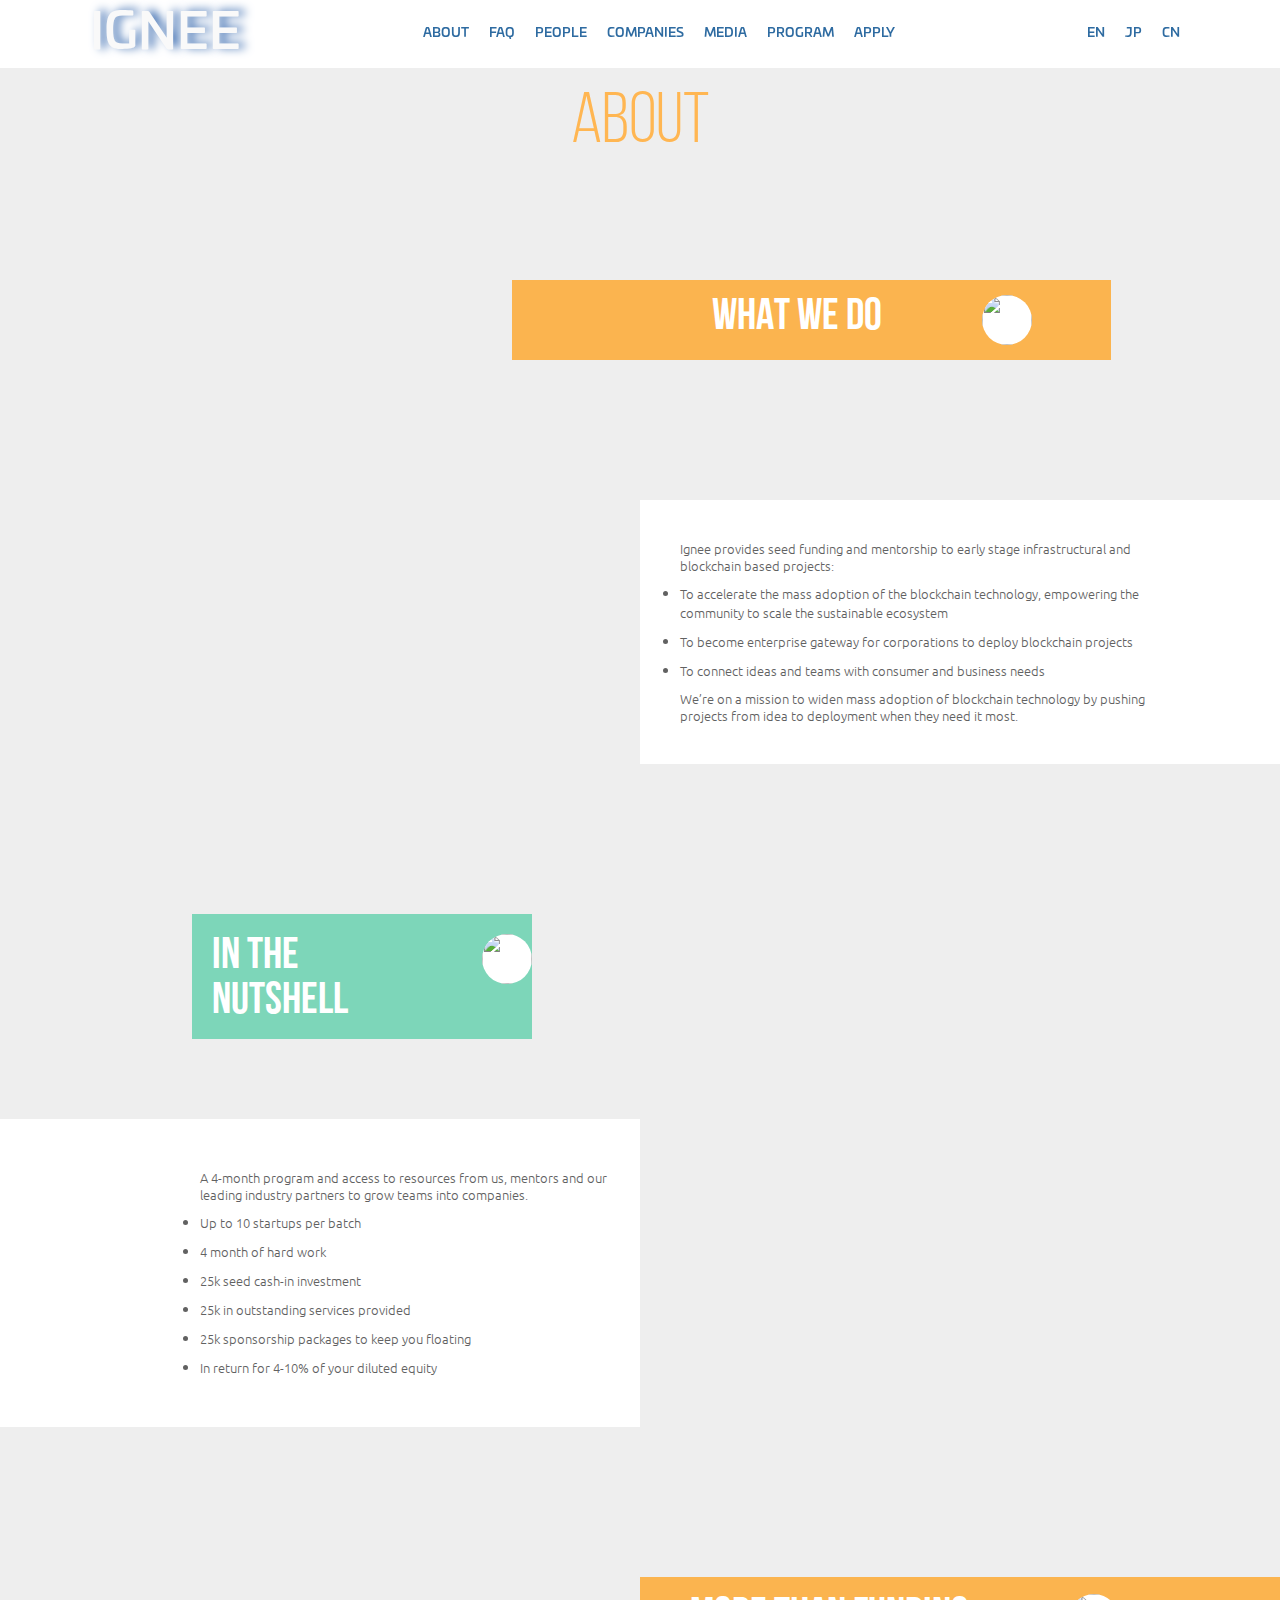
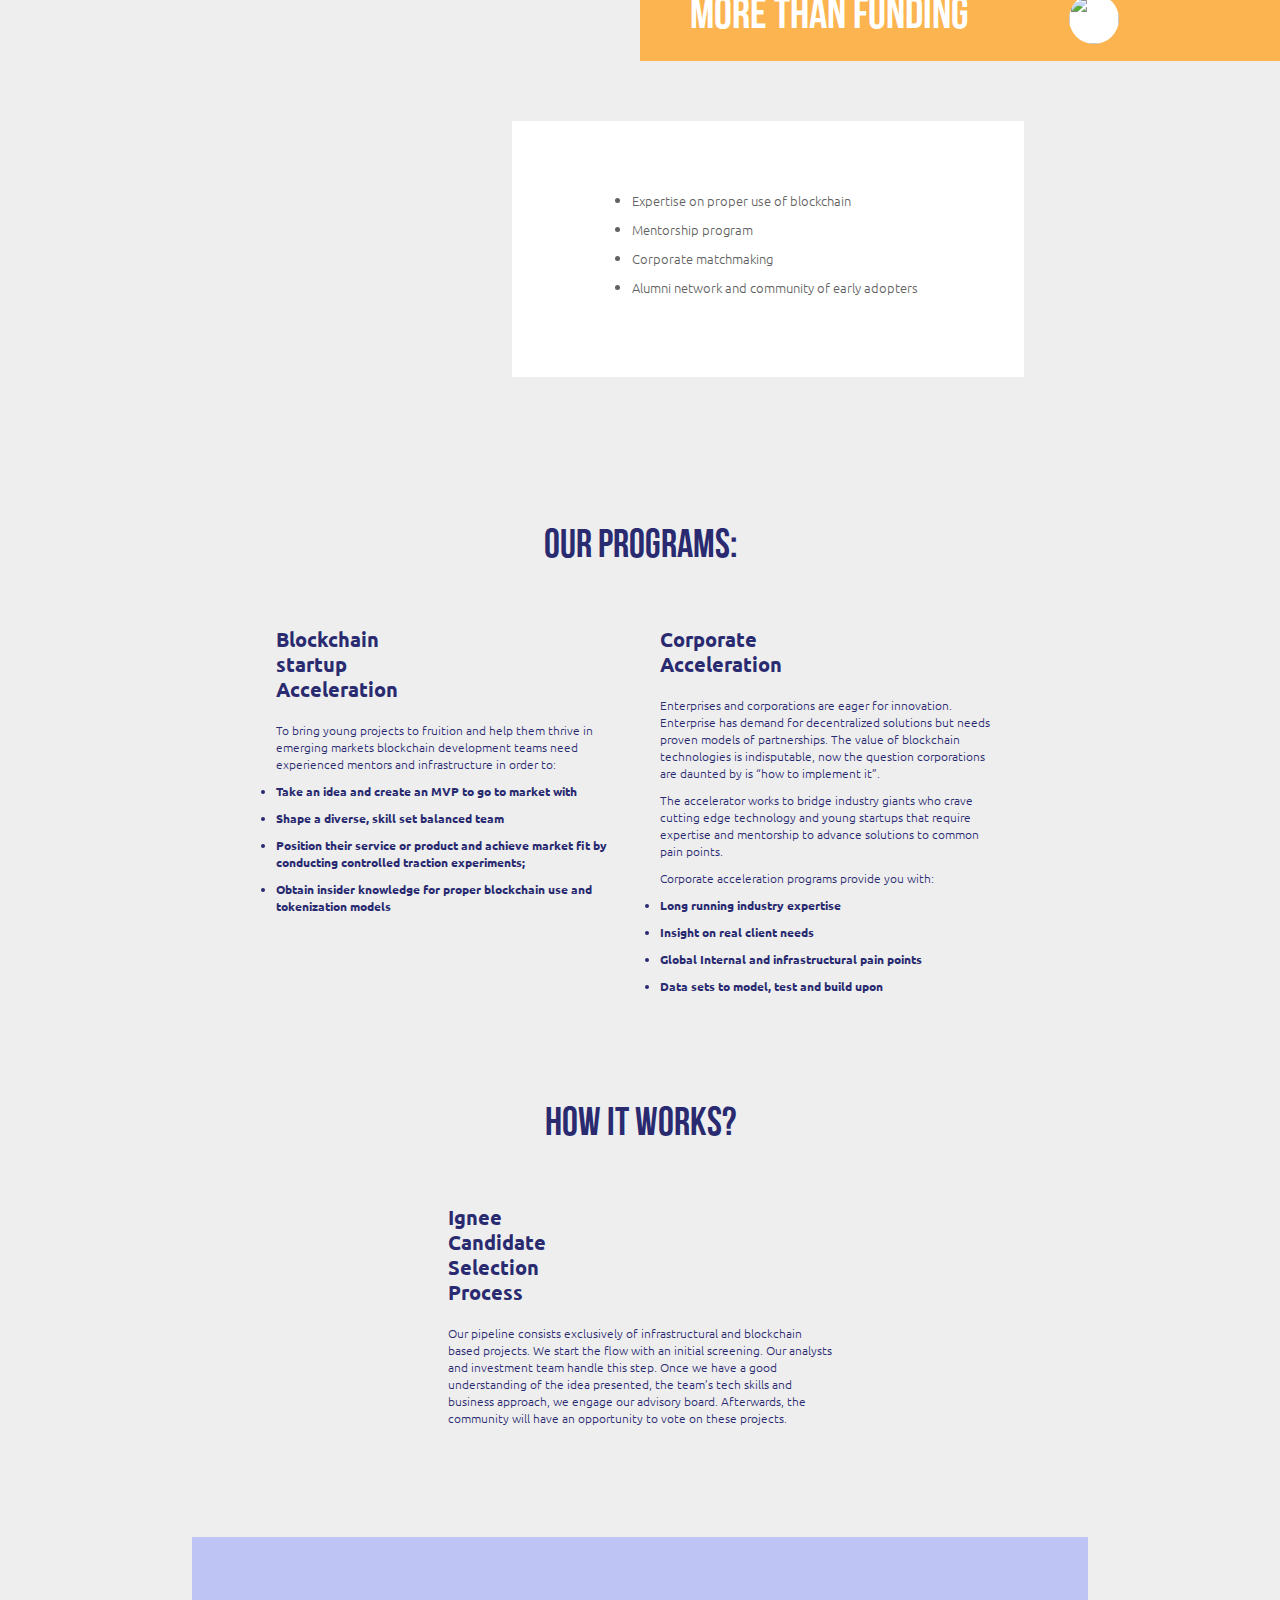
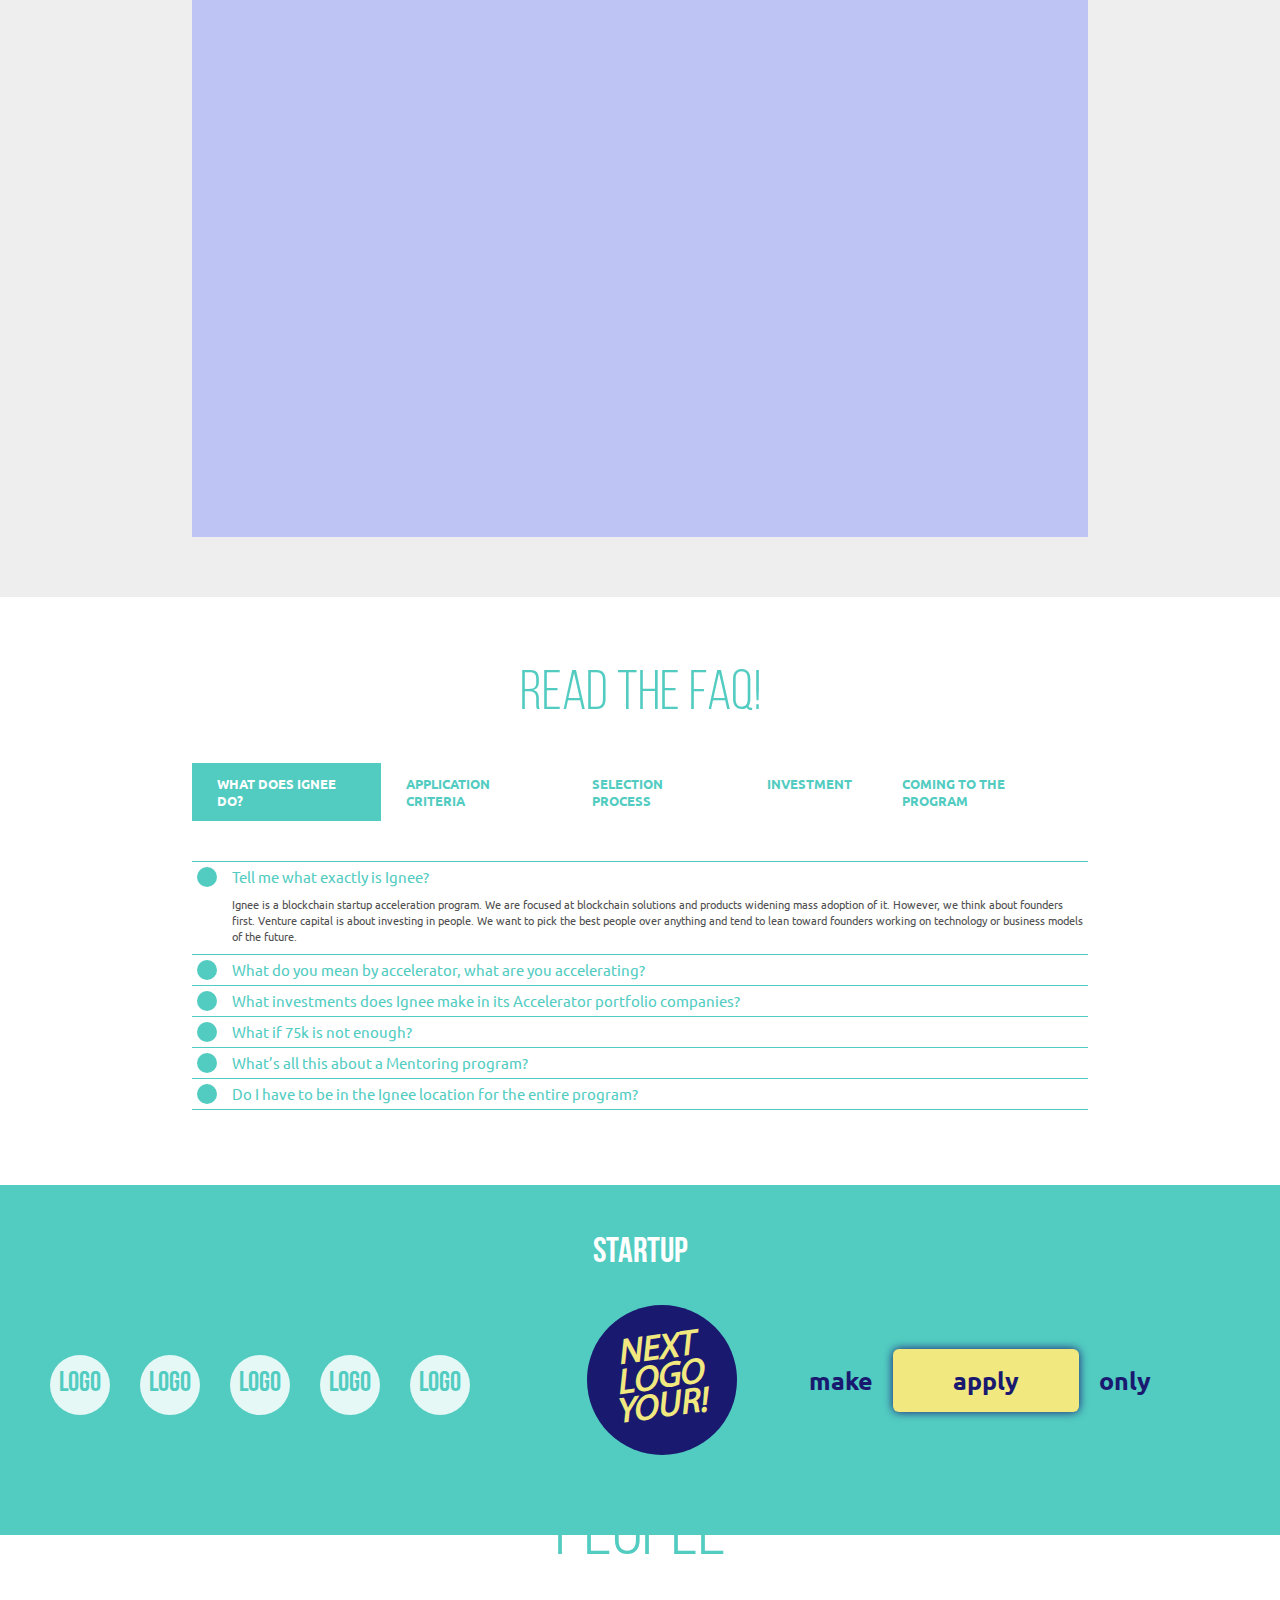
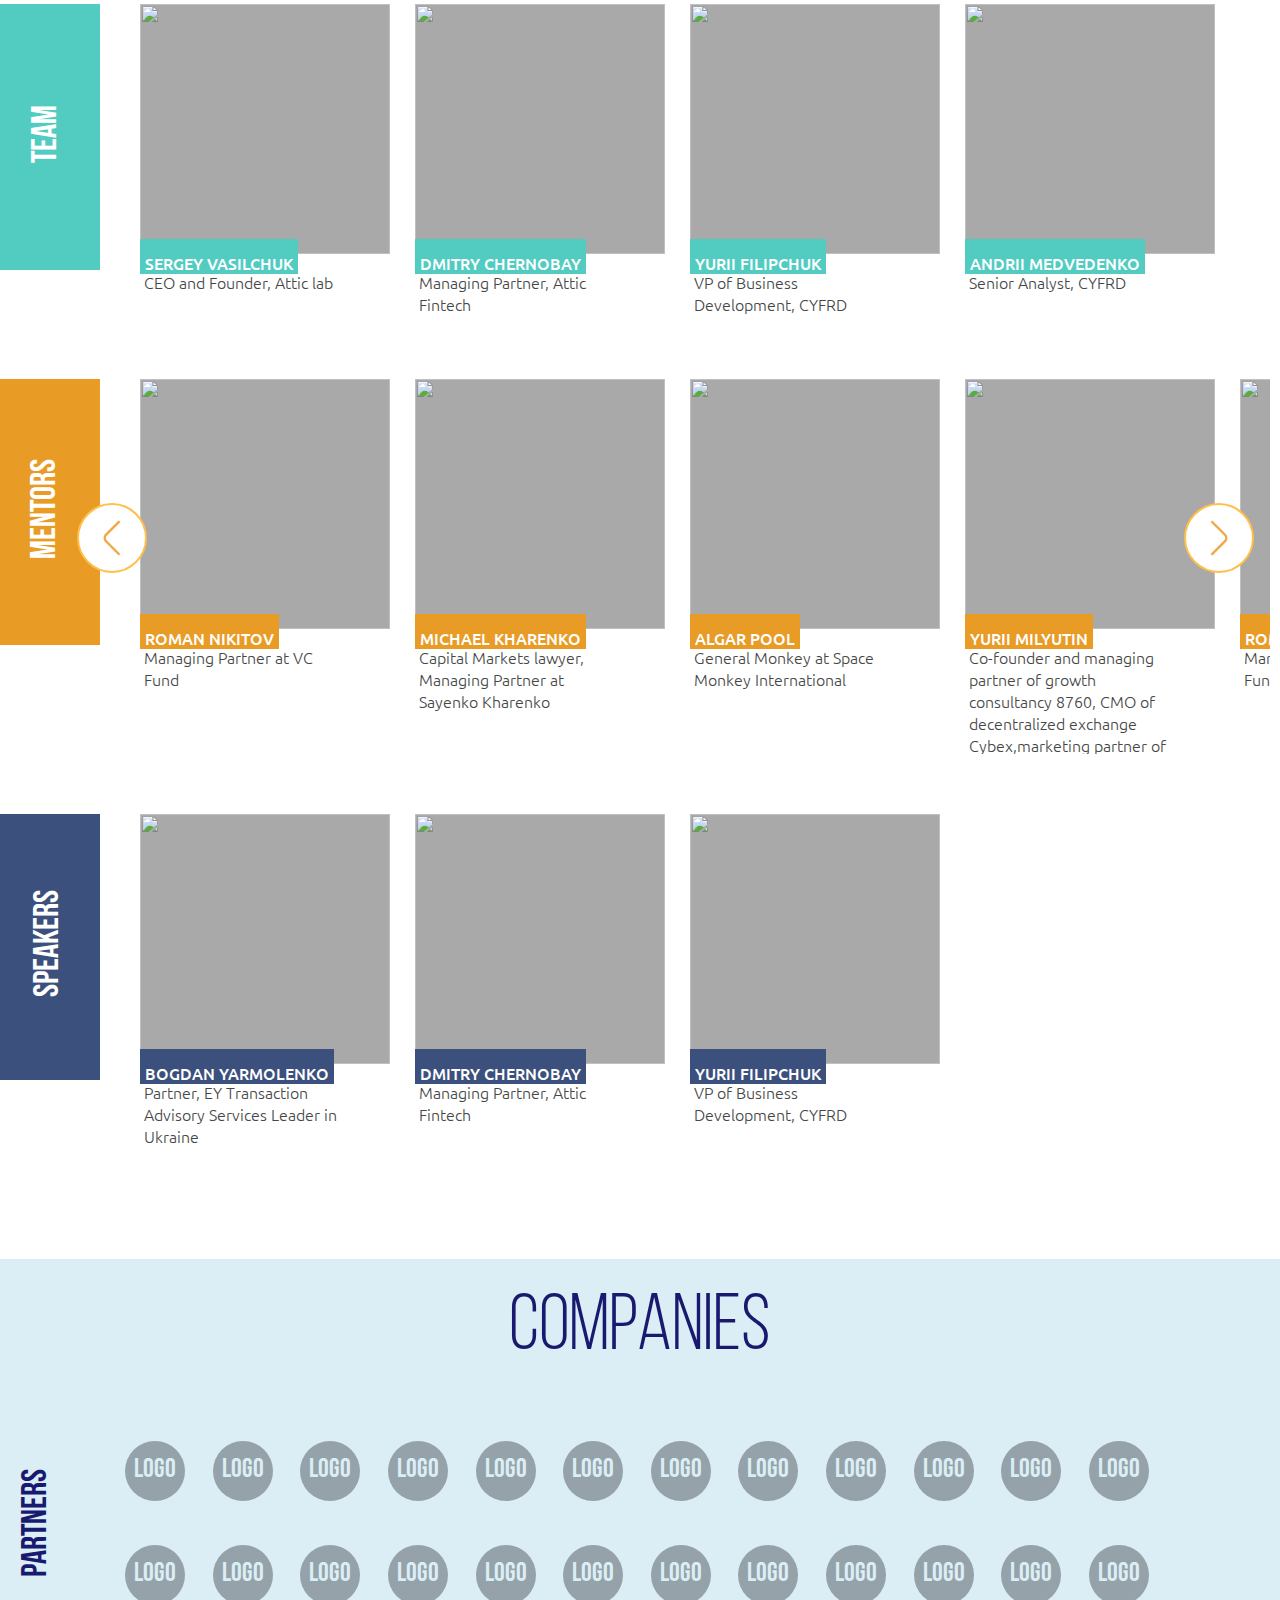
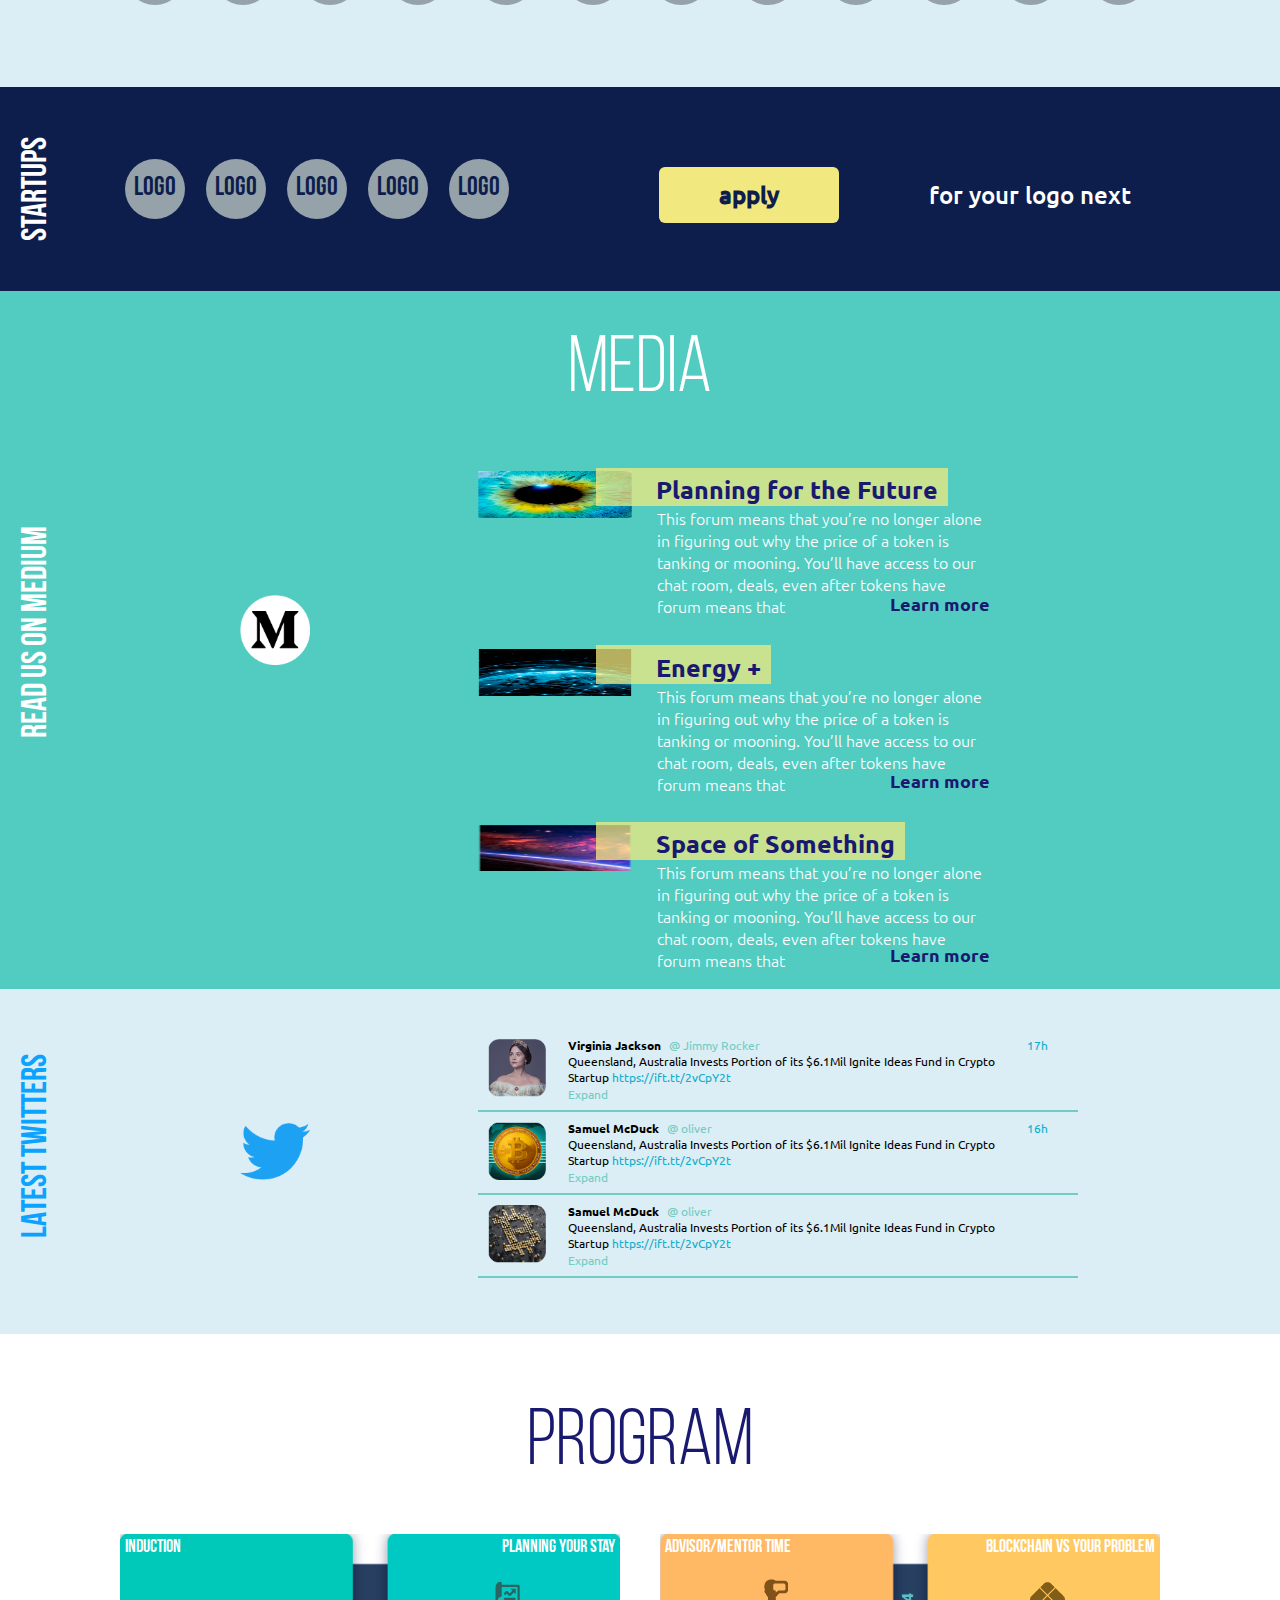
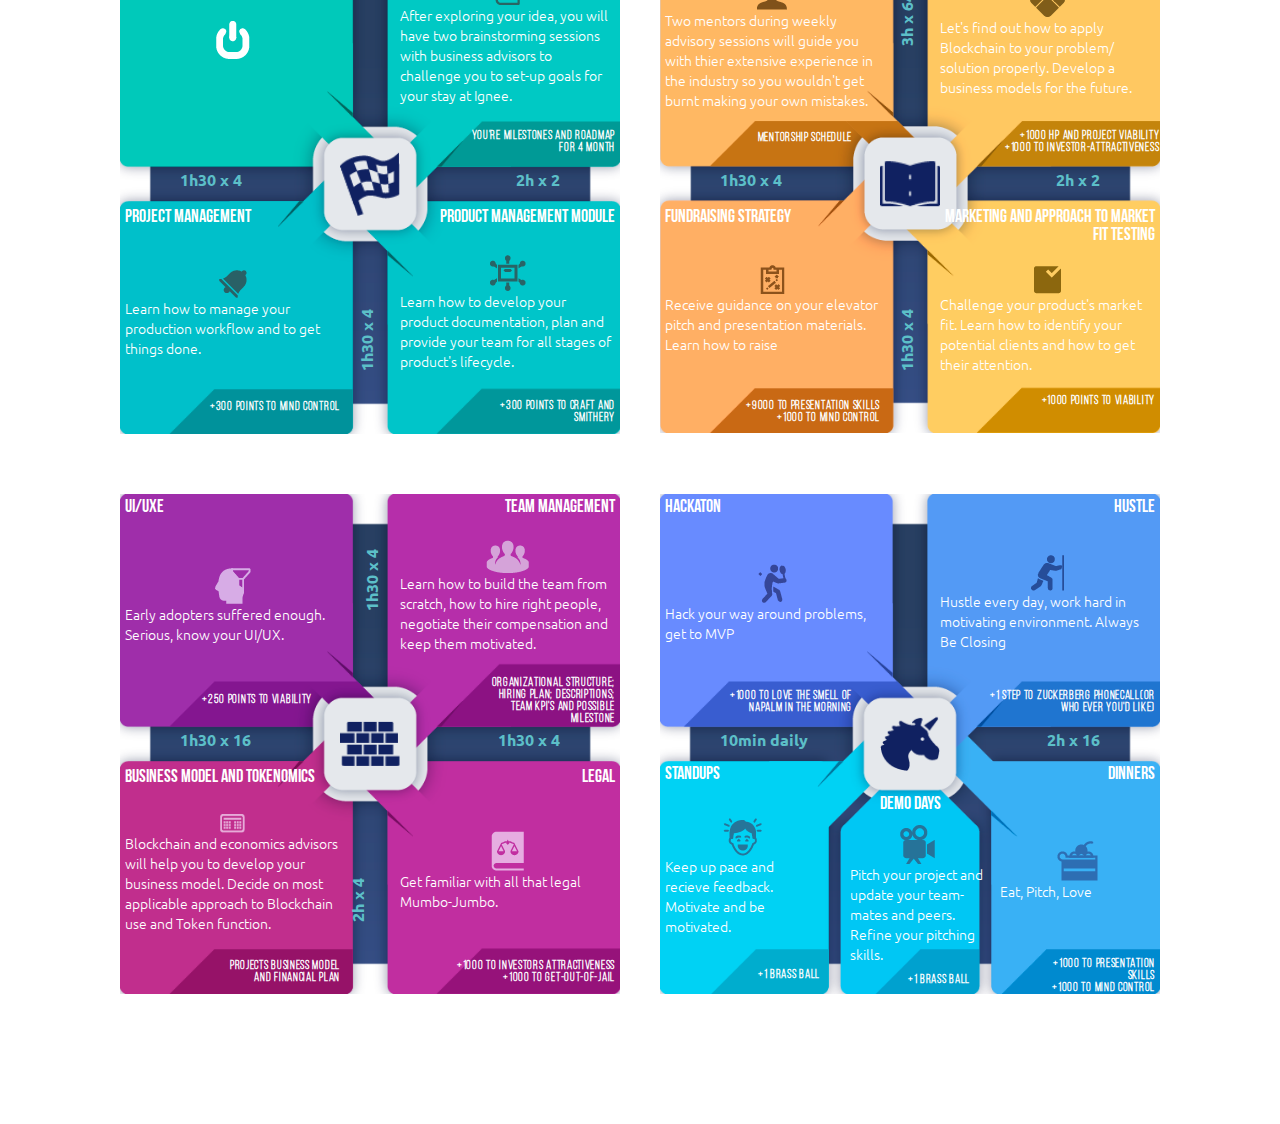
==== commit 9131294a: "Added media section" ====
--- a/index.html
+++ b/index.html
@@ -18,7 +18,7 @@
         <a href="#faq" class="header_menu-item">FAQ</a>
         <a href="#people" class="header_menu-item">PEOPLE</a>
         <a href="#companies" class="header_menu-item">COMPANIES</a>
-        <a href="#" class="header_menu-item">MEDIA</a>
+        <a href="#media" class="header_menu-item">MEDIA</a>
         <a href="#program" class="header_menu-item">PROGRAM</a>
         <a href="#" class="header_menu-item">APPLY</a>
     </div>
@@ -663,6 +663,89 @@
             </div>
         </div>
     </section>
+    <section id="media">
+        <h2>MEDIA</h2>
+        <div class="media_container">
+            <div class="media_container-item">
+                <h3>READ&nbsp;US&nbsp;ON&nbsp;MEDIUM</h3>
+            </div>
+            <div class="media_container-item">
+                <img src="resources/img/medium_logo.png">
+            </div>
+            <div class="media_container-item media_list">
+                <div class="media_list-item">
+                    <img src="resources/img/medium1.png" alt="">
+                    <h4>Planning for the Future</h4>
+                    <p>This forum means that you’re no longer alone in
+                        figuring out why the price of a token is tanking or
+                        mooning. You’ll have access to our chat room,
+                        deals, even after tokens have forum means that </p>
+                    <footer>Learn more</footer>
+                </div>
+                <div class="media_list-item">
+                    <img src="resources/img/medium2.png" alt="">
+                    <h4>Energy +</h4>
+                    <p>This forum means that you’re no longer alone in
+                        figuring out why the price of a token is tanking or
+                        mooning. You’ll have access to our chat room,
+                        deals, even after tokens have forum means that </p>
+                    <footer>Learn more</footer>
+                </div>
+                <div class="media_list-item">
+                    <img src="resources/img/medium3.png" alt="">
+                    <h4>Space of Something</h4>
+                    <p>This forum means that you’re no longer alone in
+                        figuring out why the price of a token is tanking or
+                        mooning. You’ll have access to our chat room,
+                        deals, even after tokens have forum means that </p>
+                    <footer>Learn more</footer>
+                </div>
+            </div>
+        </div>
+        <div class="media_container twitter_container">
+            <div class="media_container-item">
+                <h3>LATEST&nbsp;TWITTERS</h3>
+            </div>
+            <div class="media_container-item">
+                <img src="resources/img/twitter_logo.png">
+            </div>
+            <div class="media_container-item media_twitter">
+                <div class="media_twitter-item">
+                    <img src="resources/img/twitter1.png" alt="">
+                    <header>
+                        <p class="media_twitter-item-name">Virginia Jackson <span>@ Jimmy Rocker</span></p>
+                        <p class="media_twitter-item-time">17h</p>
+                    </header>
+                    <p>Queensland, Australia Invests Portion of its $6.1Mil Ignite Ideas Fund in Crypto
+                        Startup <a href="https://ift.tt/2vCpY2t">https://ift.tt/2vCpY2t</a></p>
+                    <footer>Expand</footer>
+                </div>
+                <hr>
+                <div class="media_twitter-item">
+                    <img src="resources/img/twitter2.png" alt="">
+                    <header>
+                        <p class="media_twitter-item-name">Samuel McDuck <span>@ oliver</span></p>
+                        <p class="media_twitter-item-time">16h</p>
+                    </header>
+                    <p>Queensland, Australia Invests Portion of its $6.1Mil Ignite Ideas Fund in Crypto
+                        Startup <a href="https://ift.tt/2vCpY2t">https://ift.tt/2vCpY2t</a></p>
+                    <footer>Expand</footer>
+                </div>
+                <hr>
+                <div class="media_twitter-item">
+                    <img src="resources/img/twitter3.png" alt="">
+                    <header>
+                        <p class="media_twitter-item-name">Samuel McDuck <span>@ oliver</span></p>
+                        <p class="media_twitter-item-time"></p>
+                    </header>
+                    <p>Queensland, Australia Invests Portion of its $6.1Mil Ignite Ideas Fund in Crypto
+                        Startup <a href="https://ift.tt/2vCpY2t">https://ift.tt/2vCpY2t</a></p>
+                    <footer>Expand</footer>
+                </div>
+                <hr>
+            </div>
+        </div>
+    </section>
     <section id="program">
         <h2>Program</h2>
         <div class="foursquares__wrapper">
--- a/src/css/style.css
+++ b/src/css/style.css
@@ -301,7 +301,7 @@
 
 .startup_background {
     background: #52ccc1;
-    transform: rotate(-2deg);
+    /*transform: rotate(-2deg);*/
     width: 100%;
     height: 350px;
 }
@@ -428,6 +428,7 @@
 #companies {
     background:  #dbeef5;
     padding-top: 30px;
+    margin-bottom: 0;
 }
 
 #companies h2 {
@@ -529,4 +530,161 @@
 .startups_right-item:nth-child(2) {
     padding: 12px 40px;
     color: white;
+}
+
+#media {
+    background: #52ccc1;
+    margin-top: 0;
+    padding-top: 40px;
+}
+
+#media h2 {
+    text-align: center;
+    font-size: 80px;
+    font-family: "BebasNeue Book", sans-serif;
+    color: white;
+    font-weight: 200;
+    margin-bottom: 50px;
+}
+
+.media_container {
+    display: flex;
+    flex-direction: row;
+    justify-content: flex-start;
+    height: fit-content;
+}
+
+.media_container h3 {
+    font-family: "BebasNeue Bold", sans-serif;
+    font-size: 35px;
+    color: white;
+    writing-mode: vertical-lr;
+    transform: scale(-1,-1);
+    margin: 65px 70px 50px 20px;
+}
+
+.media_container-item:nth-child(2) img {
+    width: 70px;
+    height: auto;
+    margin: 38% 168px 150px 115px;
+}
+
+.media_list {
+    display: flex;
+    flex-direction: column;
+    width: 40%;
+}
+
+.media_list h4 {
+    color: midnightblue;
+    position: absolute;
+    background: rgba(241, 233, 127, 0.75);
+    padding: 1% 2% 0 60px;
+    font-family: "Ubuntu-Bold", sans-serif;
+    font-size: 25px;
+    top: -2%;
+    left: 23%;
+}
+
+.media_list p {
+    color: white;
+    position: absolute;
+    left: 35%;
+    top: 23%;
+    font-family: "Ubuntu-Light", sans-serif;
+    font-size: 16px;
+}
+
+.media_list footer {
+    color: midnightblue;
+    position: absolute;
+    right: 0;
+    bottom: 8%;
+    font-family: "Ubuntu-Bold", sans-serif;
+    font-size: 18px;
+}
+
+.media_list-item {
+    position: relative;
+    width: 100%;
+    margin: 10px 0;
+}
+
+.media_list-item img {
+    width: 30%;
+    height: 30%;
+}
+
+.twitter_container {
+    background: #dbeef5;
+}
+
+.twitter_container .media_container-item h3 {
+    color: #0ba3ff;
+}
+
+.media_twitter {
+    margin-top: 40px;
+}
+
+.media_twitter hr {
+    border: 1px #73ccc3 solid;
+}
+
+.media_twitter-item {
+    font-family: "Ubuntu-R", sans-serif;
+    font-size: 12px;
+    position: relative;
+    padding: 10px;
+    width: 580px;
+}
+
+.media_twitter-item img {
+    height: auto;
+    width: 10%;
+    /*position: absolute;*/
+}
+
+.media_twitter-item header {
+    top: 10%;
+    left: 15%;
+    display: flex;
+    flex-direction: row;
+    justify-content: space-between;
+    position: absolute;
+    width: 80%;
+}
+
+.media_twitter-item > p {
+    position: absolute;
+    top: 30%;
+    left: 15%;
+    right: 10%;
+}
+
+.media_twitter-item-name {
+    font-family: "Ubuntu-Bold", sans-serif;
+}
+
+.media_twitter-item span {
+    color: #73ccc3;
+    font-family: Ubuntu-R, sans-serif;
+    margin-left: 5px;
+}
+
+.media_twitter-item-time {
+    color: #11adcc;
+    margin-left: 5%;
+}
+
+.media_twitter-item a {
+    color: #11adcc;
+    text-decoration: none;
+}
+
+.media_twitter-item footer {
+    color: #73ccc3;
+    position: absolute;
+    bottom: 10%;
+    left: 15%;
 }--- a/src/css/foursquares.css
+++ b/src/css/foursquares.css
@@ -201,6 +201,7 @@
 .foursquares__item-time {
     position: absolute;
     color: rgb(92,191,200);
+    font-family: Ubuntu-Bold, sans-serif;
 }
 
 .top-time {
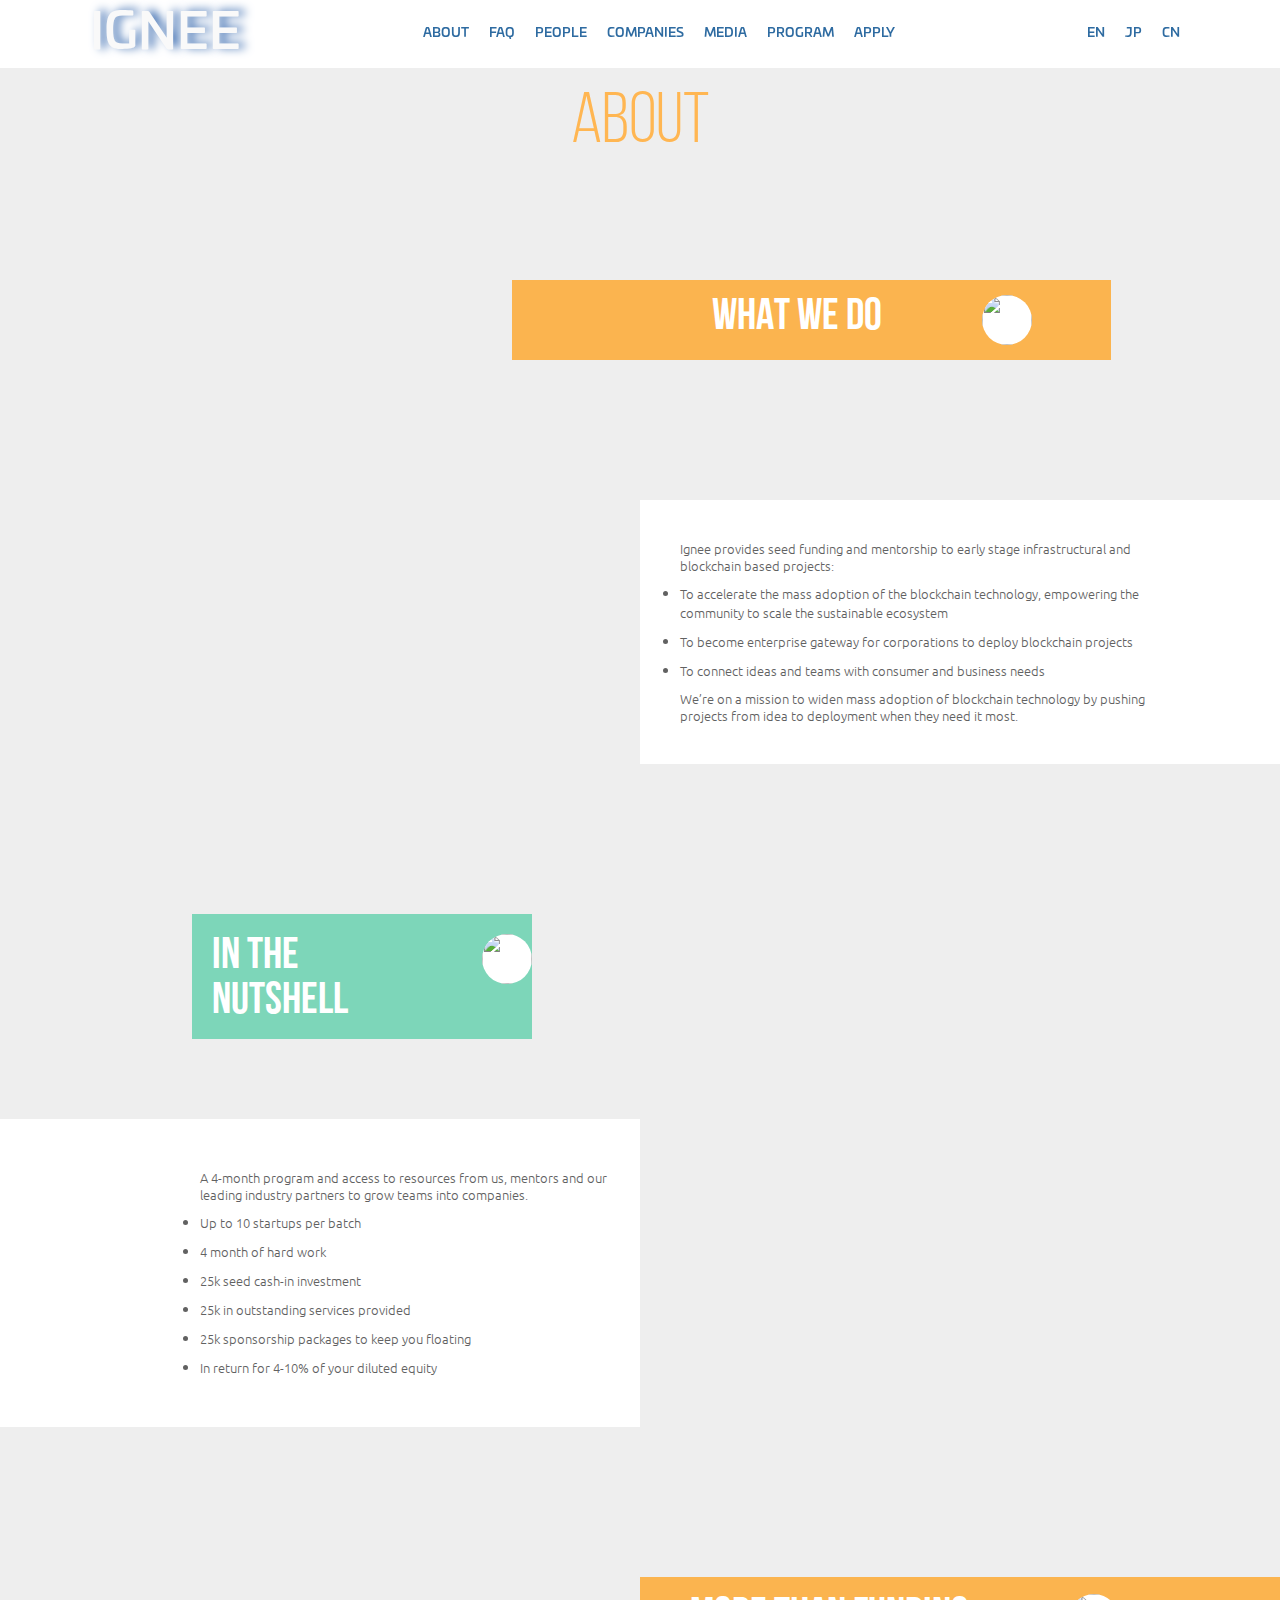
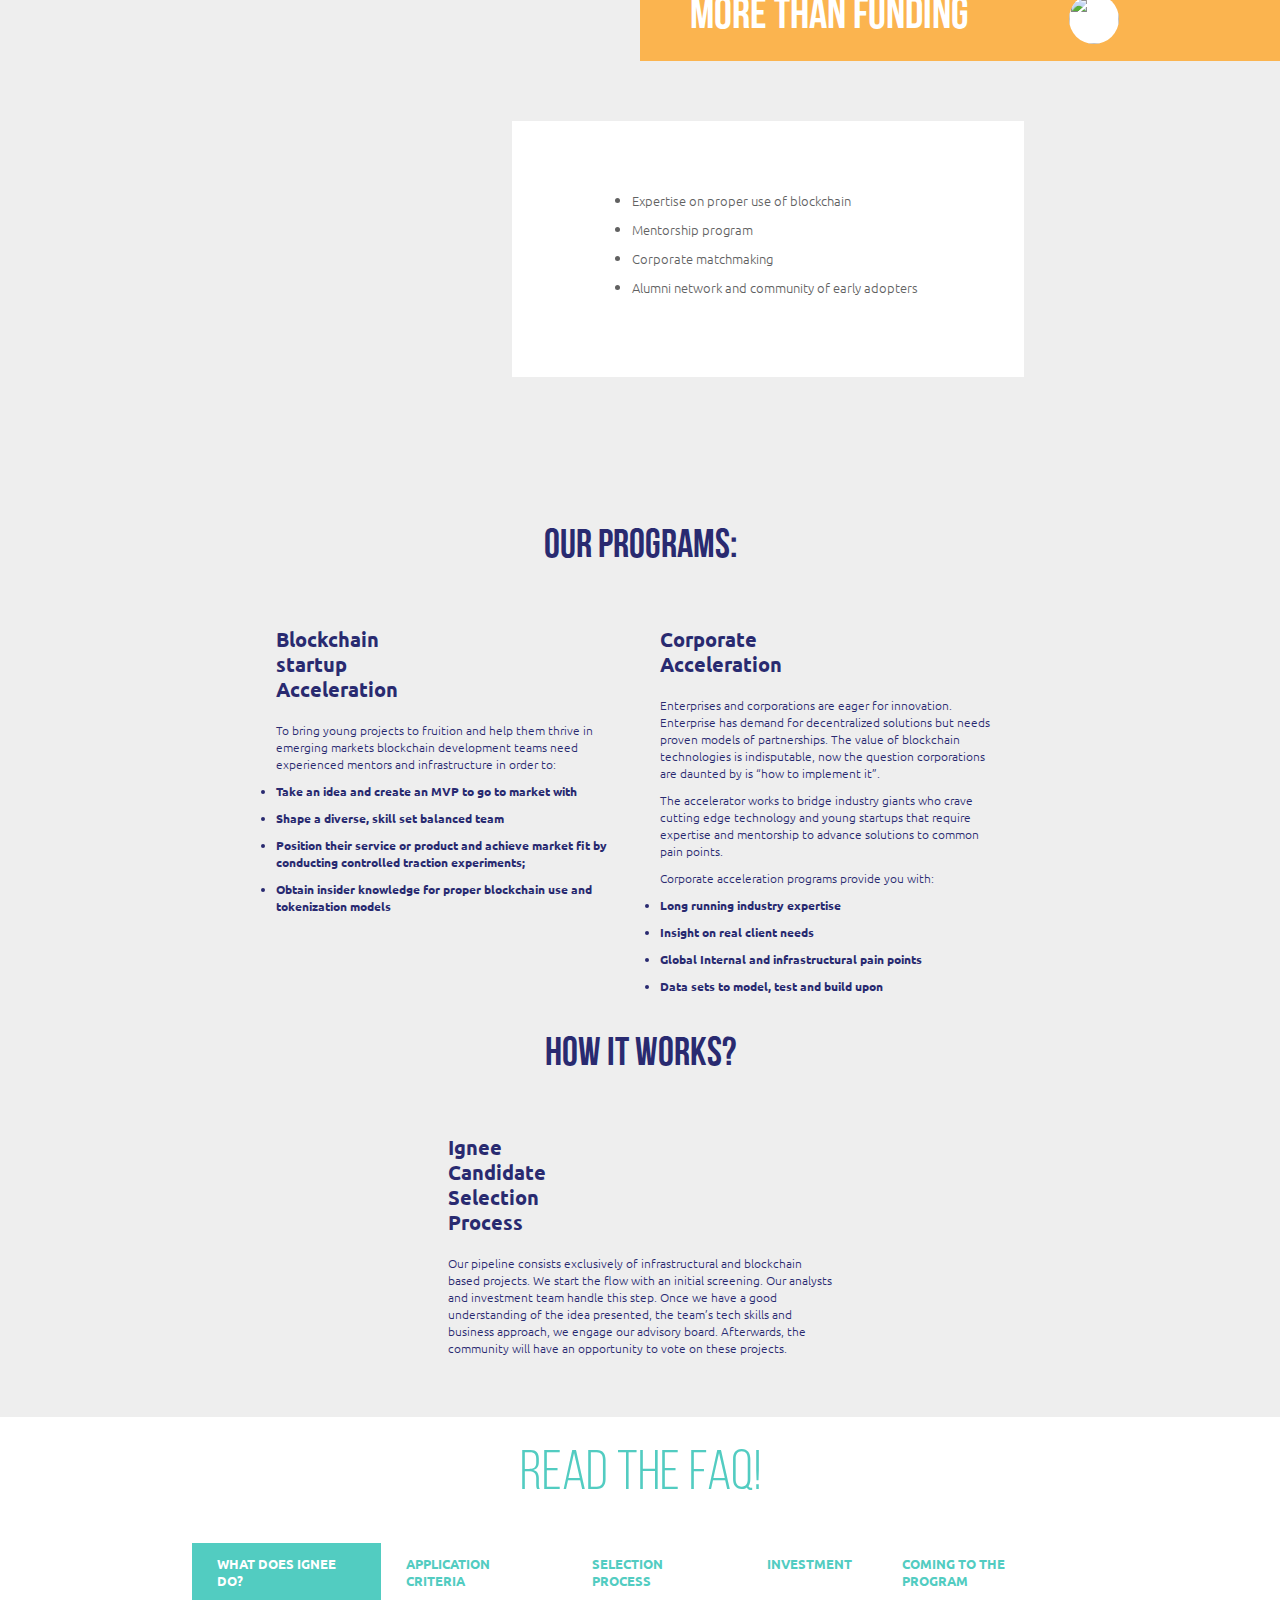
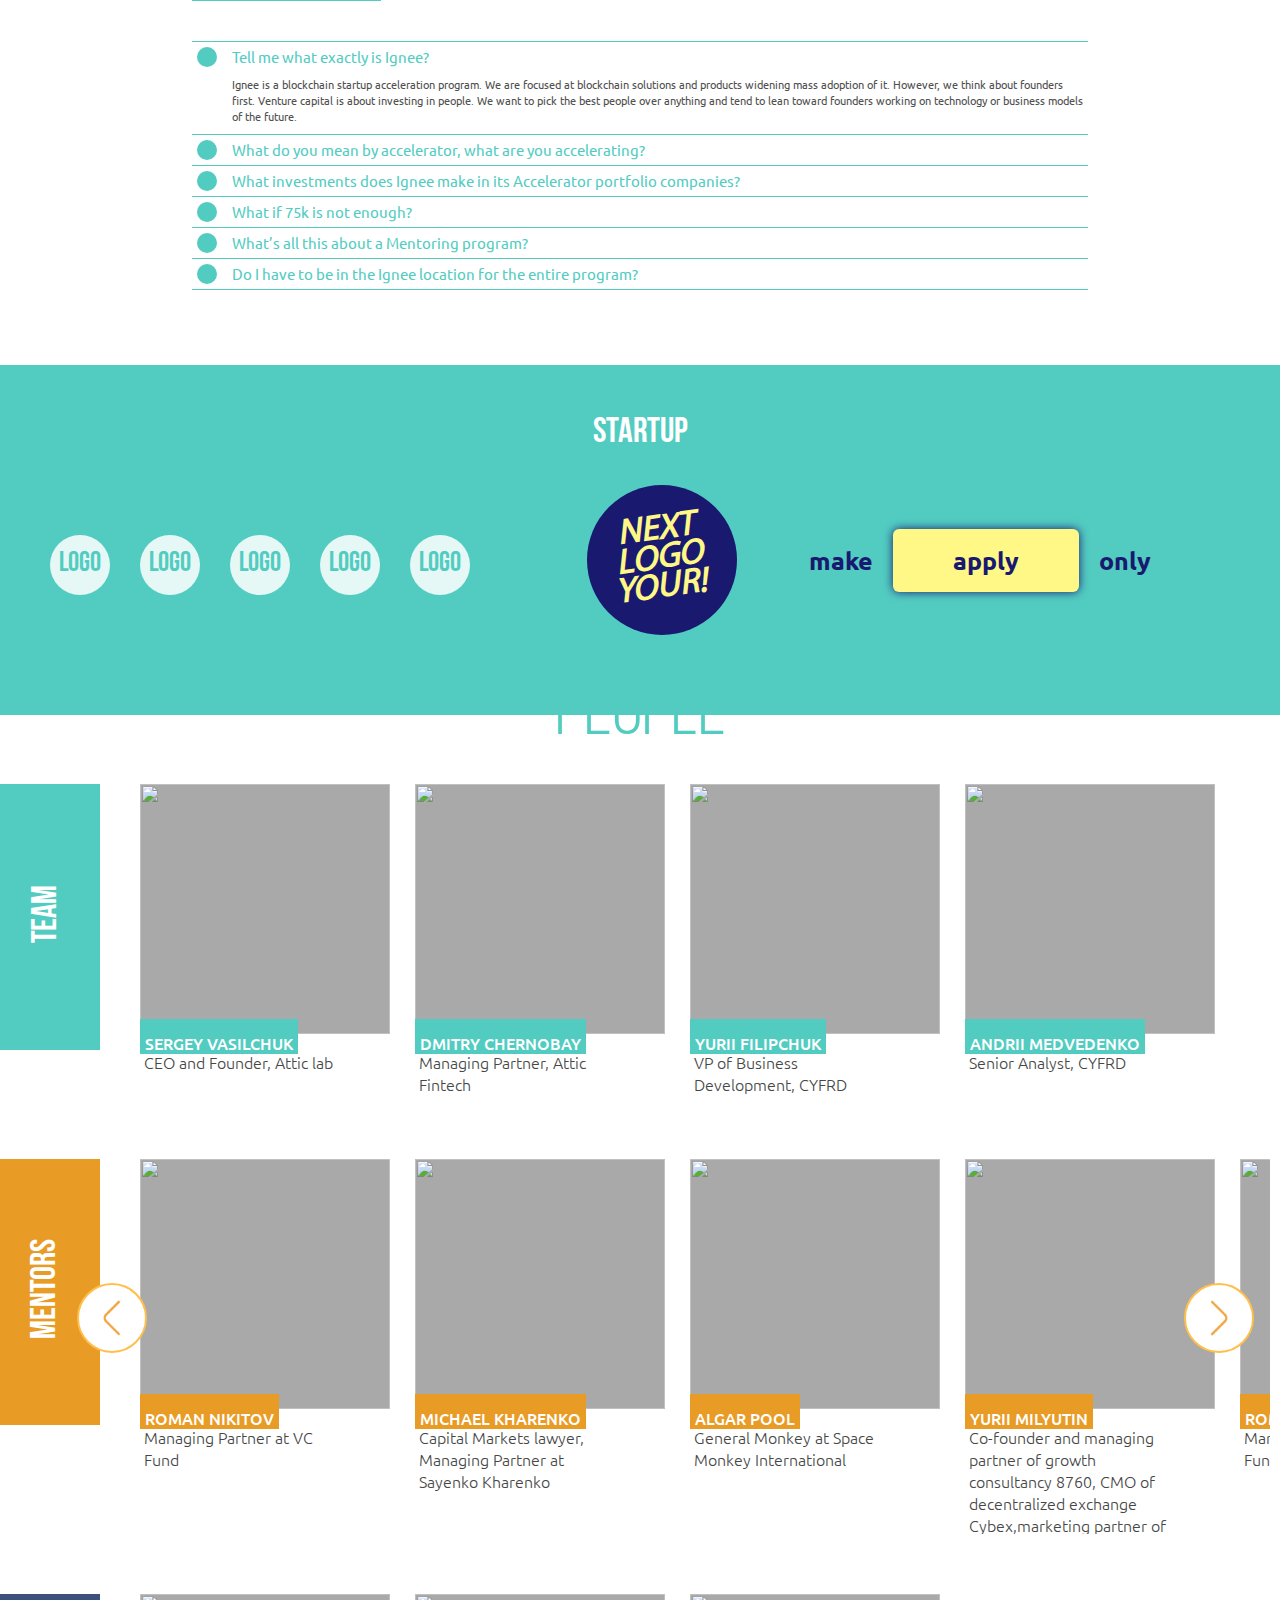
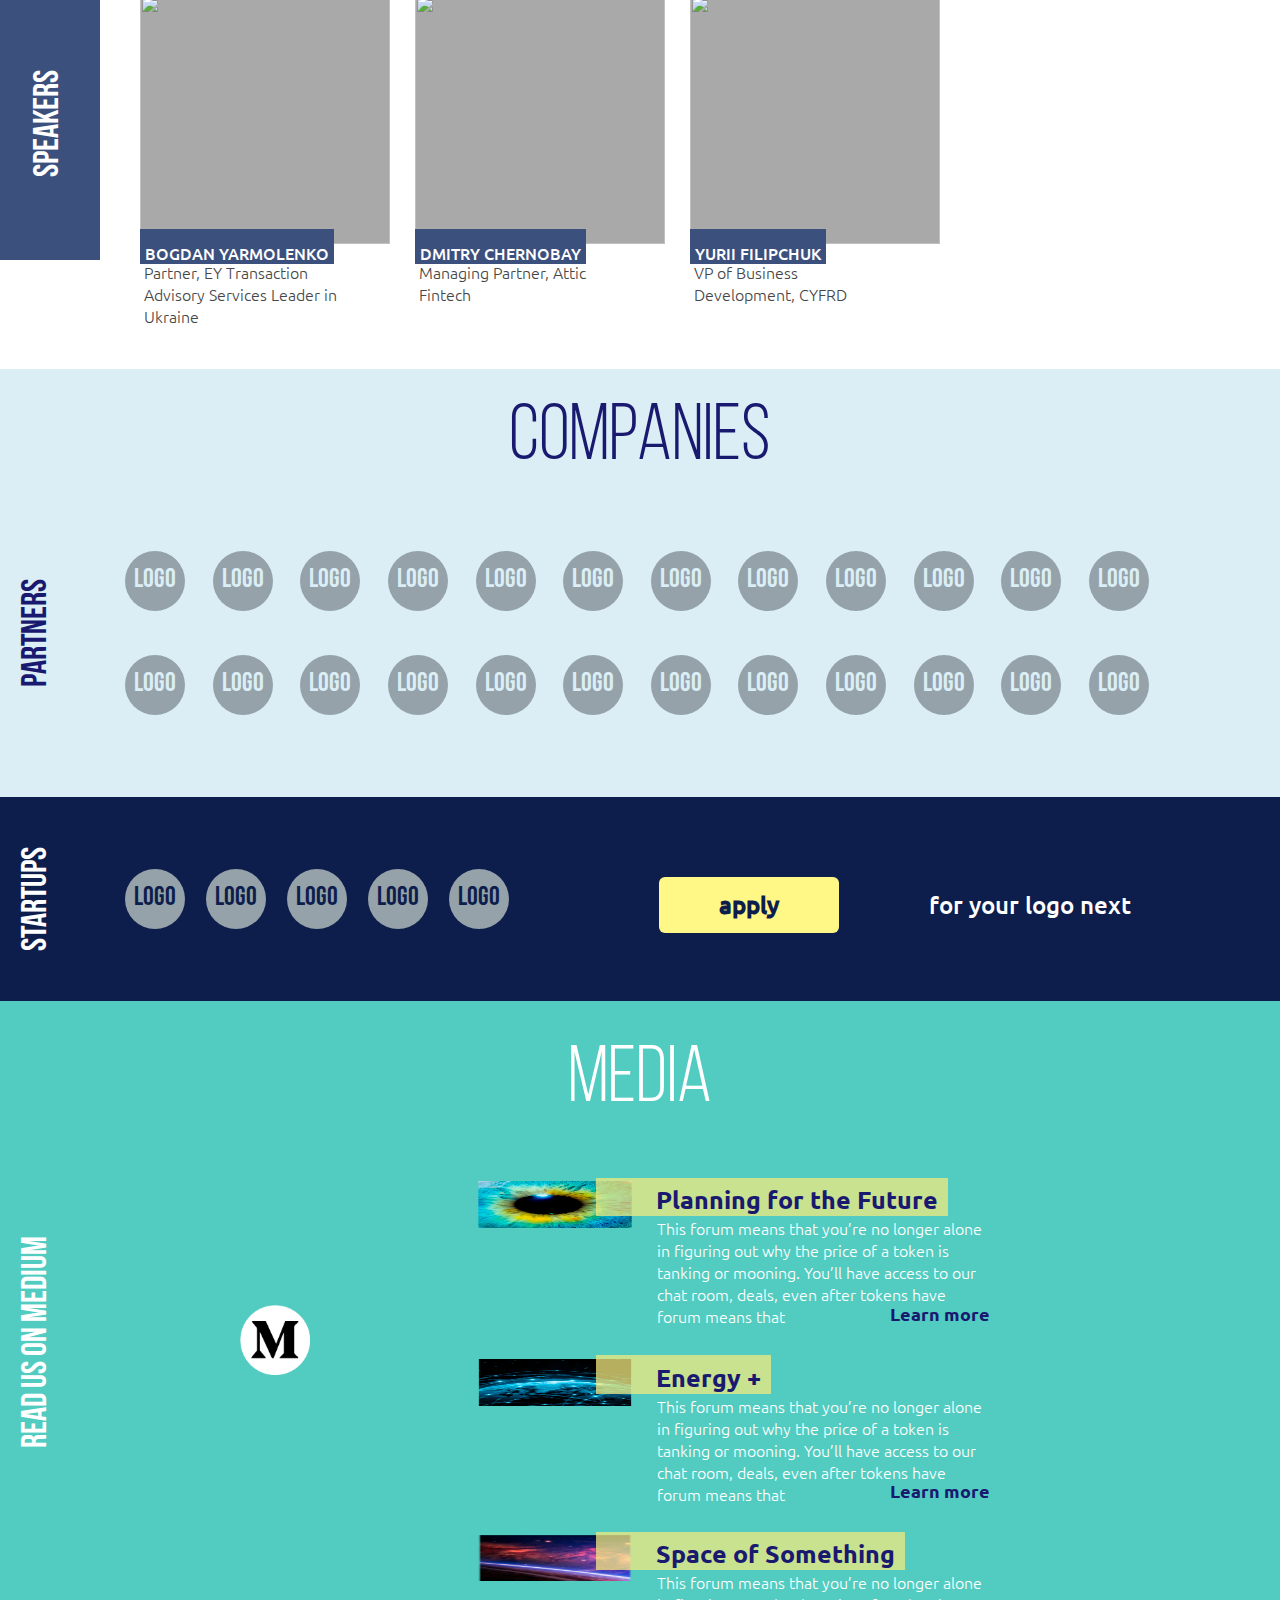
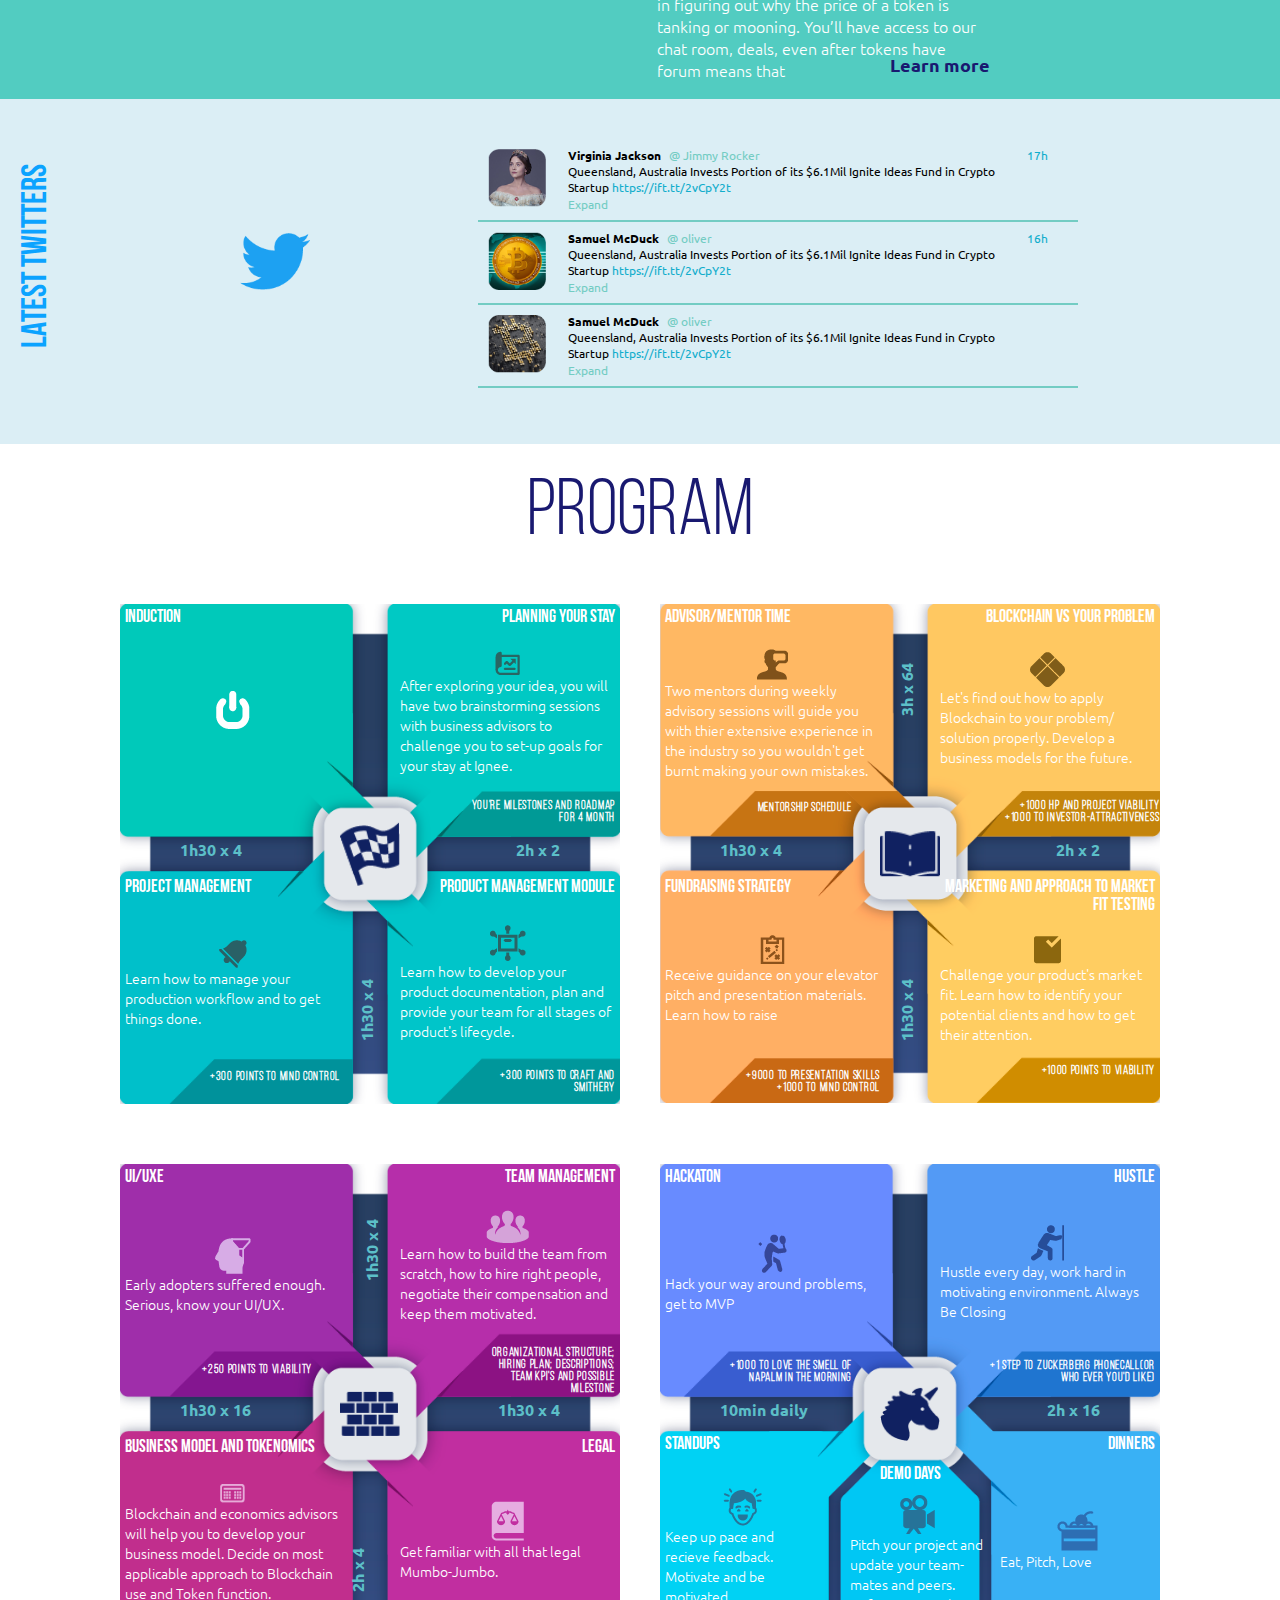
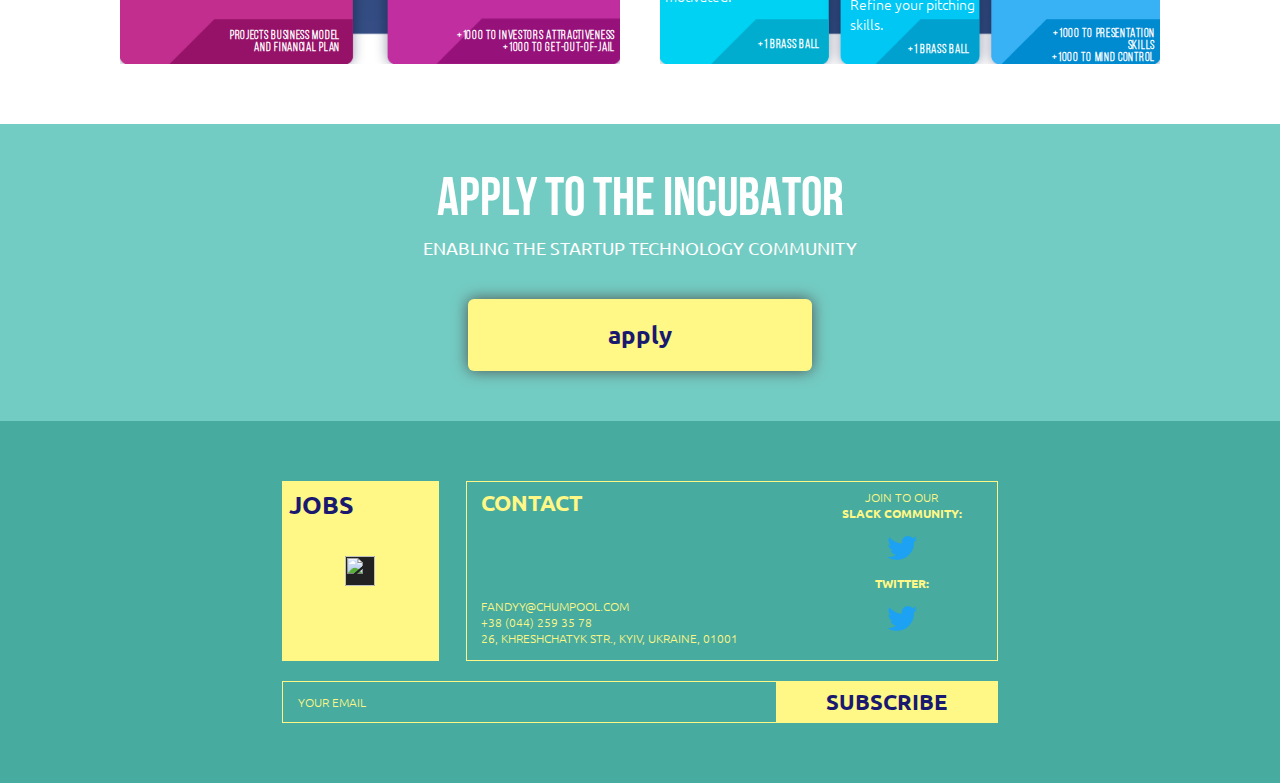
==== commit a7841fcf: "Finished" ====
--- a/index.html
+++ b/index.html
@@ -12,7 +12,7 @@
 </head>
 <body>
 <header id="header">
-    <div id="header_logo">IGNEE</div>
+    <a href="index.html" id="header_logo">IGNEE</a>
     <div class="header_menu">
         <a href="#about" class="header_menu-item">ABOUT</a>
         <a href="#faq" class="header_menu-item">FAQ</a>
@@ -20,12 +20,12 @@
         <a href="#companies" class="header_menu-item">COMPANIES</a>
         <a href="#media" class="header_menu-item">MEDIA</a>
         <a href="#program" class="header_menu-item">PROGRAM</a>
-        <a href="#" class="header_menu-item">APPLY</a>
+        <a href="#apply" class="header_menu-item">APPLY</a>
     </div>
     <div class="header_menu">
-        <a href="#" class="header_menu-item">EN</a>
-        <a href="#" class="header_menu-item">JP</a>
-        <a href="#" class="header_menu-item">CN</a>
+        <a href="index.html" class="header_menu-item">EN</a>
+        <a href="index.html" class="header_menu-item">JP</a>
+        <a href="index.html" class="header_menu-item">CN</a>
     </div>
 </header>
 <main id="main">
@@ -1012,6 +1012,45 @@
             </div>
         </div>
     </section>
+    <section id="apply">
+        <h2>APPLY TO THE INCUBATOR</h2>
+        <h3>ENABLING THE STARTUP TECHNOLOGY COMMUNITY</h3>
+        <p id="apply_button_wrapper">
+            <button id="apply_button">apply</button>
+        </p>
+    </section>
 </main>
+<footer id="footer">
+    <div class="footer_top">
+        <div class="footer_jobs">
+            <h4>JOBS</h4>
+            <div class="footer_jobs-image-wrapper"><img src="" alt=""></div>
+        </div>
+        <div class="footer_contact">
+            <div class="footer_contact-left">
+                <h4>CONTACT</h4>
+                <div class="footer_contact-text">
+                    <p>FANDYY@CHUMPOOL.COM</p>
+                    <p>+38 (044) 259 35 78</p>
+                    <p>26, KHRESHCHATYK STR., KYIV, UKRAINE, 01001</p>
+                </div>
+            </div>
+            <div class="footer_contact-right">
+                <div class="footer_contact-right-item">
+                    <p>JOIN TO OUR <br><b>SLACK COMMUNITY:</b></p>
+                    <img src="resources/img/twitter_logo.png" alt="">
+                </div>
+                <div class="footer_contact-right-item">
+                    <p><b>TWITTER:</b></p>
+                    <img src="resources/img/twitter_logo.png" alt="">
+                </div>
+            </div>
+        </div>
+    </div>
+    <div class="footer_bottom">
+        <div class="footer_bottom-left">YOUR EMAIL</div>
+        <div class="footer_bottom-right">SUBSCRIBE</div>
+    </div>
+</footer>
 </body>
 </html>--- a/src/css/style.css
+++ b/src/css/style.css
@@ -27,6 +27,7 @@
     font-size: 50px;
     color: #f9f9f9;
     text-shadow: 6px -1px 10px #4674b4;
+    text-decoration: none;
 }
 
 .header_menu {
@@ -46,17 +47,13 @@
 }
 
 #main {
-    margin: 68px 0;
-}
-
-section {
-    margin: 70px 0;
+    margin-top: 68px;
 }
 
 #about {
     background: rgba(232, 232, 232, 0.74);
-    margin-top: 0;
-    padding-top: 20px;
+    margin: 0;
+    padding: 20px 0;
 }
 
 #about h2 {
@@ -105,6 +102,7 @@
     margin-left: 15%;
     background: rgba(79, 204, 164, 0.71);
 }
+
 #about .about_item:nth-child(3) .about_item-heading img {
     margin-left: 14%;
 }
@@ -167,7 +165,7 @@
     display: flex;
     flex-direction: row;
     justify-content: space-around;
-    margin: 0 20% 100px 20%;
+    margin: 0 20% 30px 20%;
 }
 
 .about_program-div {
@@ -189,21 +187,12 @@
 }
 
 .about_workflow {
-    display: flex;
-    flex-direction: row;
-    justify-content: space-around;
-    padding-bottom: 60px;
-}
-
-.about_workflow span {
-    display: block;
-    width: 70%;
-    height: 600px;
-    background: #bec5f5;
+    display: none;
 }
 
 #faq {
     background: white;
+    margin-top: 30px;
 }
 
 #faq h2 {
@@ -367,7 +356,7 @@
     top: 25%;
     left: 12%;
     font-size: 35px;
-    color: #f1e97f;
+    color: #fff786;
 }
 
 .startup_center-container p {
@@ -402,7 +391,7 @@
     color: midnightblue;
     font-size: 25px;
     padding: 15px 60px;
-    background: #f1e97f;
+    background: #fff786;
     border-radius: 6px;
     box-shadow: 0 0 10px;
 }
@@ -520,7 +509,7 @@
 }
 
 .startups_right-item:first-child {
-    background: #f1e97f;
+    background: #fff786;
     border-radius: 6px;
     padding: 12px 60px;
     color: #0e1e4c;
@@ -687,4 +676,172 @@
     position: absolute;
     bottom: 10%;
     left: 15%;
+}
+
+#apply {
+    background: #73ccc3;
+    padding: 50px 0 10px 0;
+    margin-bottom: 0;
+}
+
+#apply h2 {
+    font-family: "BebasNeue Bold", sans-serif;
+    font-size: 54px;
+    color: white;
+    text-align: center;
+    margin-bottom: 8px;
+}
+
+#apply h3 {
+    font-family: "Ubuntu-R", sans-serif;
+    font-size: 18px;
+    color: white;
+    text-align: center;
+    font-weight: 100;
+}
+
+#apply_button_wrapper {
+    display: flex;
+    flex-direction: row;
+    justify-content: center;
+}
+
+#apply_button {
+    font-family: "Ubuntu-Bold", sans-serif;
+    color: midnightblue;
+    font-size: 24px;
+    margin: 40px 0;
+    padding: 20px 140px;
+    background: #fff786;
+    border-radius: 6px;
+    box-shadow: 0 0 15px #515151;
+    border: none;
+    outline: none;
+    cursor: pointer;
+    transition: .6s;
+}
+
+#apply_button:hover {
+    box-shadow: 0 0 25px #515151;
+}
+
+#apply_button:active {
+    box-shadow: 0 0 40px black;
+}
+
+#footer {
+    background: #47aba0;
+    font-family: "Ubuntu-Light", sans-serif;
+    display: flex;
+    flex-direction: column;
+    padding: 60px 22%;
+    width: 56%;
+}
+
+.footer_top {
+    display: flex;
+    flex-direction: row;
+    justify-content: space-between;
+    margin-bottom: 20px;
+}
+
+.footer_jobs {
+    background: #fff786;
+    width: 20%;
+    padding: 1%;
+    position: relative;
+}
+
+.footer_jobs h4 {
+    color: midnightblue;
+    font-family: "Ubuntu-Bold", sans-serif;
+    font-size: 25px;
+}
+
+.footer_jobs-image-wrapper {
+    display: flex;
+    flex-direction: row;
+    justify-content: center;
+    top: calc(50% - 15px);
+    position: absolute;
+    width: 90%;
+}
+
+.footer_jobs img {
+    background: #222222;
+    width: 30px;
+    height: 30px;
+    display: block;
+    border-radius: 1px;
+}
+
+.footer_contact {
+    width: 67%;
+    border: 1px #fff786 double;
+    color: #fff786;
+    padding: 1% 5% 2% 2%;
+    display: flex;
+    flex-direction: row;
+    justify-content: space-between;
+}
+
+.footer_contact img {
+    width: 30px;
+    height: auto;
+    display: block;
+    margin: 15px;
+}
+
+.footer_contact b {
+    font-weight: normal;
+    font-family: "Ubuntu-Bold", sans-serif;
+}
+
+.footer_contact h4 {
+    font-weight: normal;
+    font-family: "Ubuntu-Bold", sans-serif;
+    font-size: 22px;
+}
+
+.footer_contact p {
+    font-size: 12px;
+}
+
+.footer_contact-left {
+    display: flex;
+    flex-direction: column;
+    justify-content: space-between;
+}
+
+.footer_contact-right p {
+    text-align: center;
+}
+
+.footer_contact-right-item {
+    display: flex;
+    flex-direction: column;
+    align-items: center;
+}
+
+.footer_bottom {
+    display: flex;
+    flex-direction: row;
+    justify-content: space-between;
+    align-items: center;
+    border: 1px #fff786 double;
+}
+
+.footer_bottom-left {
+    font-size: 12px;
+    color: #fff786;
+    margin-left: 15px;
+}
+
+.footer_bottom-right {
+    height: 100%;
+    background: #fff786;
+    color: midnightblue;
+    font-size: 22px;
+    font-family: "Ubuntu-Bold",sans-serif;
+    padding: 6px 50px;
 }--- a/src/css/foursquares.css
+++ b/src/css/foursquares.css
@@ -3,7 +3,11 @@
     padding: 0;
 }
 
-#program  h2 {
+#program {
+    margin-top: 30px;
+}
+
+#program h2 {
     text-align: center;
     font-size: 80px;
     font-family: "BebasNeue Book", sans-serif;
